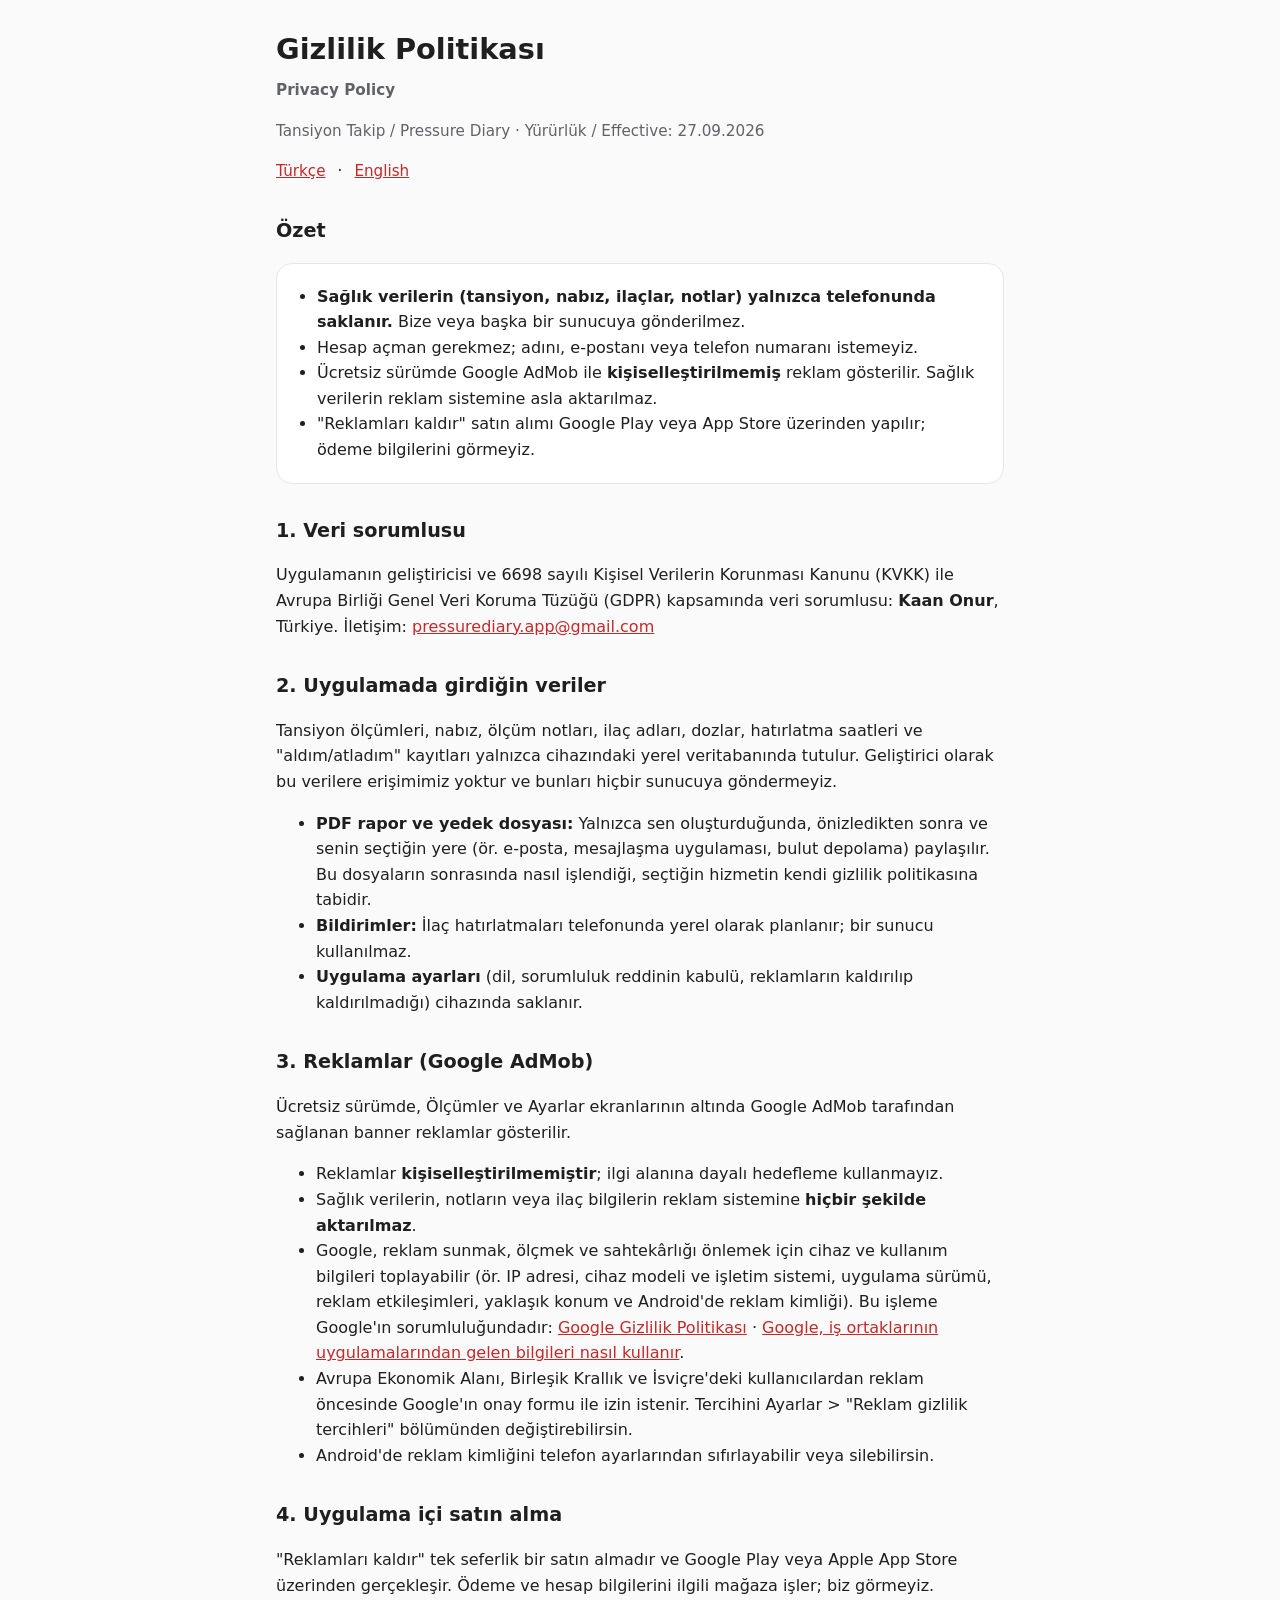
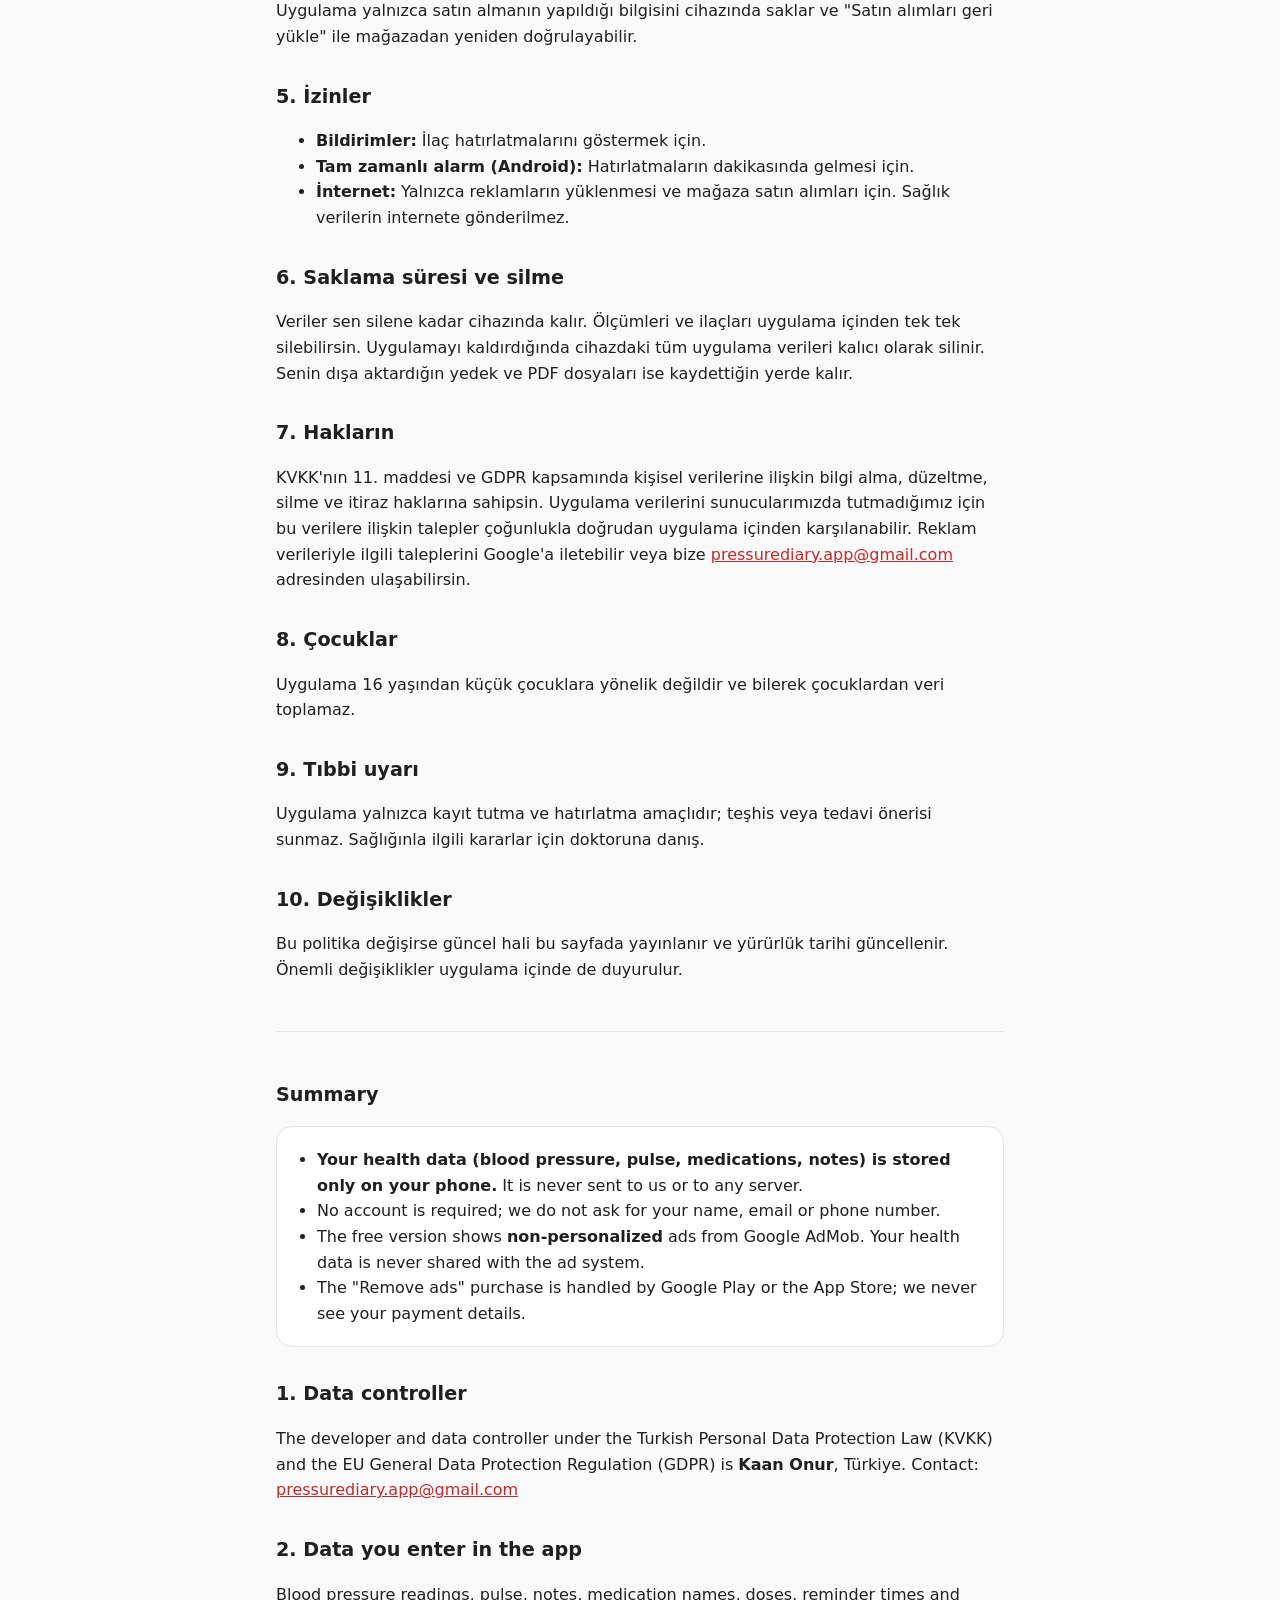
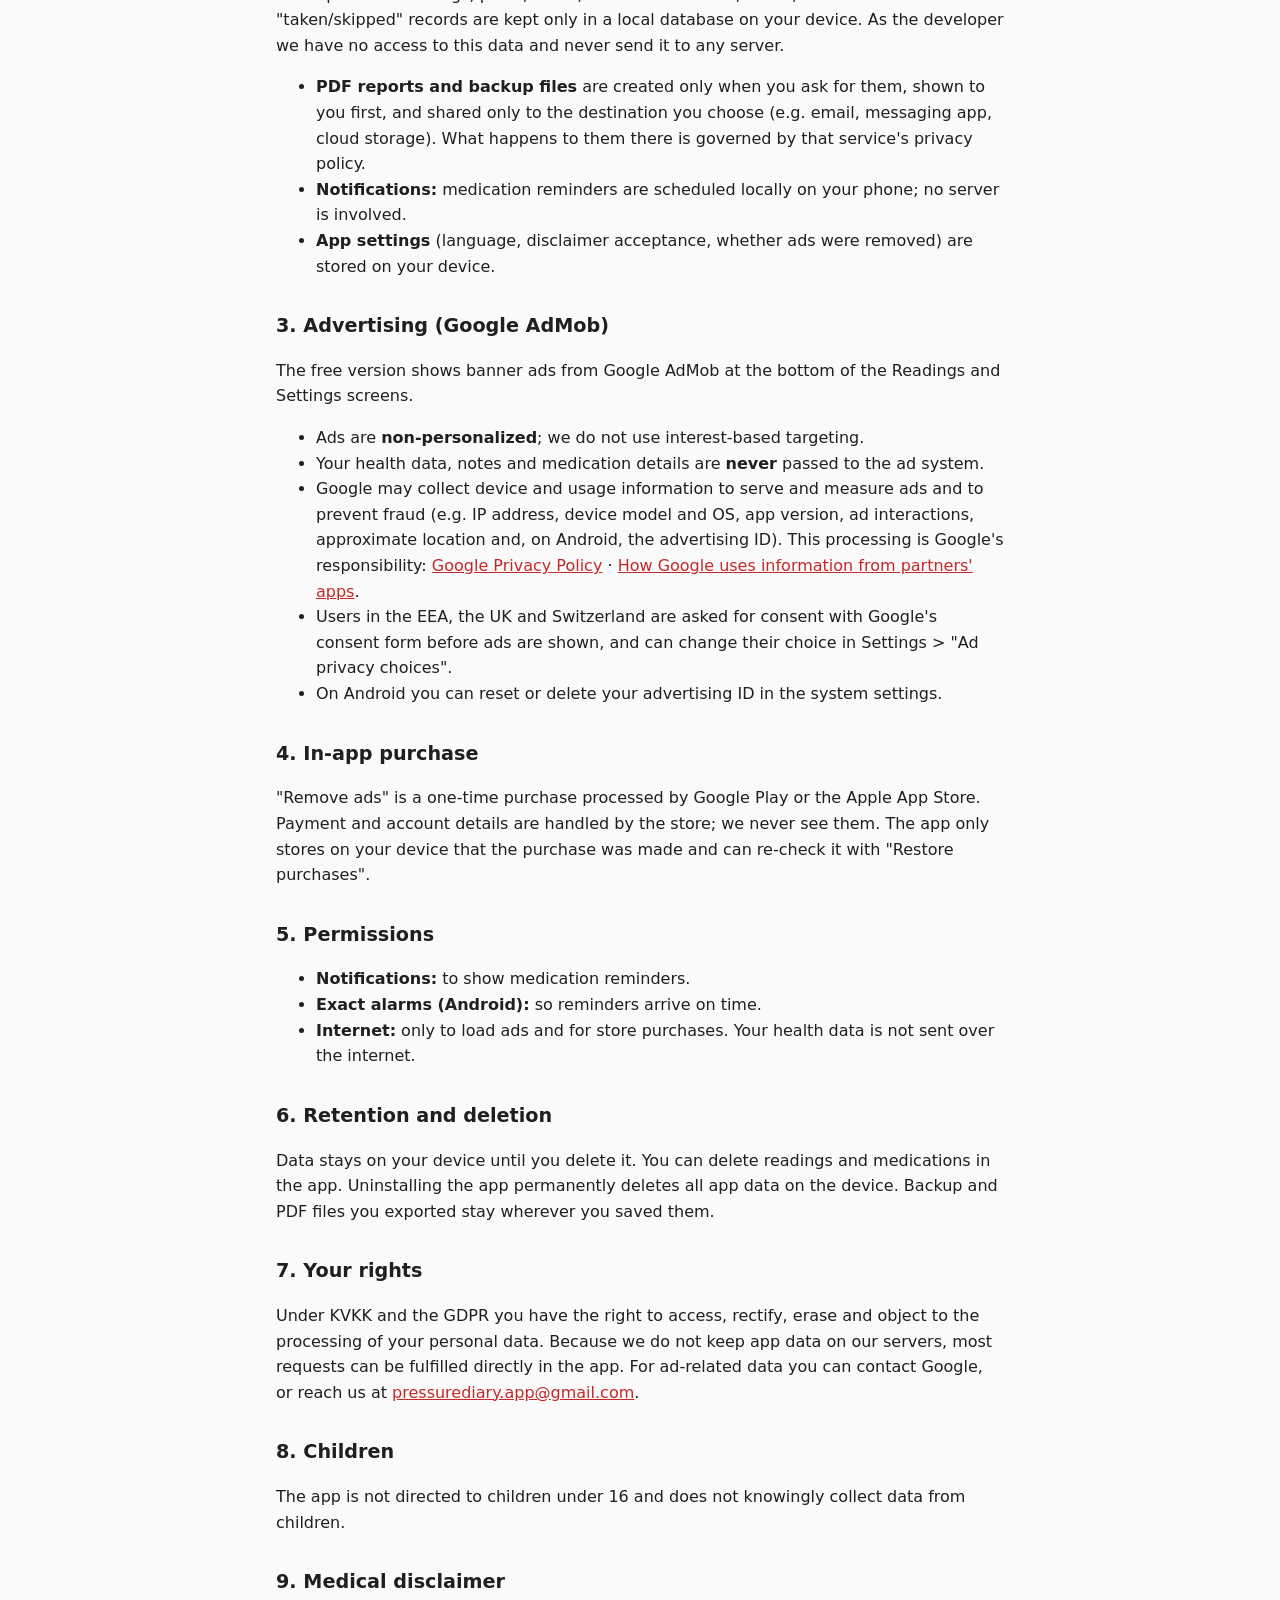
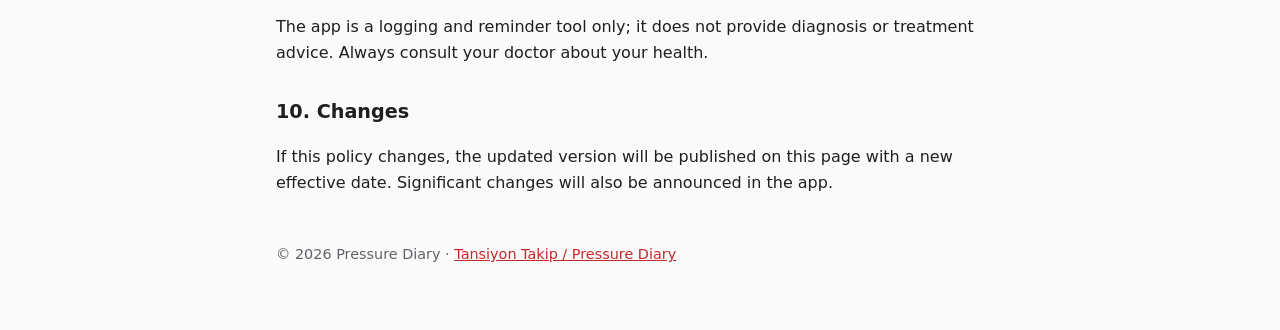
==== privacy.html @ acbf0330 "Website and privacy policy" ====
<!doctype html>
<html lang="tr">
<head>
  <meta charset="utf-8">
  <meta name="viewport" content="width=device-width, initial-scale=1">
  <title>Gizlilik Politikası · Privacy Policy — Tansiyon Takip / Pressure Diary</title>
  <link rel="stylesheet" href="style.css">
</head>
<body>
<main>
  <h1>Gizlilik Politikası<br><span class="muted">Privacy Policy</span></h1>
  <p class="muted">Tansiyon Takip / Pressure Diary · Yürürlük / Effective: 27.09.2026</p>
  <nav class="lang"><a href="#tr">Türkçe</a> · <a href="#en">English</a></nav>

  <!-- ===================================================== TÜRKÇE -->
  <section id="tr">
    <h2>Özet</h2>
    <div class="card">
      <ul>
        <li><strong>Sağlık verilerin (tansiyon, nabız, ilaçlar, notlar) yalnızca telefonunda saklanır.</strong> Bize veya başka bir sunucuya gönderilmez.</li>
        <li>Hesap açman gerekmez; adını, e-postanı veya telefon numaranı istemeyiz.</li>
        <li>Ücretsiz sürümde Google AdMob ile <strong>kişiselleştirilmemiş</strong> reklam gösterilir. Sağlık verilerin reklam sistemine asla aktarılmaz.</li>
        <li>"Reklamları kaldır" satın alımı Google Play veya App Store üzerinden yapılır; ödeme bilgilerini görmeyiz.</li>
      </ul>
    </div>

    <h2>1. Veri sorumlusu</h2>
    <p>Uygulamanın geliştiricisi ve 6698 sayılı Kişisel Verilerin Korunması Kanunu (KVKK) ile Avrupa Birliği Genel Veri Koruma Tüzüğü (GDPR) kapsamında veri sorumlusu:
      <strong>Kaan Onur</strong>, Türkiye. İletişim: <a href="mailto:pressurediary.app@gmail.com">pressurediary.app@gmail.com</a></p>

    <h2>2. Uygulamada girdiğin veriler</h2>
    <p>Tansiyon ölçümleri, nabız, ölçüm notları, ilaç adları, dozlar, hatırlatma saatleri ve "aldım/atladım" kayıtları
      yalnızca cihazındaki yerel veritabanında tutulur. Geliştirici olarak bu verilere erişimimiz yoktur ve bunları hiçbir sunucuya göndermeyiz.</p>
    <ul>
      <li><strong>PDF rapor ve yedek dosyası:</strong> Yalnızca sen oluşturduğunda, önizledikten sonra ve senin seçtiğin yere
        (ör. e-posta, mesajlaşma uygulaması, bulut depolama) paylaşılır. Bu dosyaların sonrasında nasıl işlendiği,
        seçtiğin hizmetin kendi gizlilik politikasına tabidir.</li>
      <li><strong>Bildirimler:</strong> İlaç hatırlatmaları telefonunda yerel olarak planlanır; bir sunucu kullanılmaz.</li>
      <li><strong>Uygulama ayarları</strong> (dil, sorumluluk reddinin kabulü, reklamların kaldırılıp kaldırılmadığı) cihazında saklanır.</li>
    </ul>

    <h2>3. Reklamlar (Google AdMob)</h2>
    <p>Ücretsiz sürümde, Ölçümler ve Ayarlar ekranlarının altında Google AdMob tarafından sağlanan banner reklamlar gösterilir.</p>
    <ul>
      <li>Reklamlar <strong>kişiselleştirilmemiştir</strong>; ilgi alanına dayalı hedefleme kullanmayız.</li>
      <li>Sağlık verilerin, notların veya ilaç bilgilerin reklam sistemine <strong>hiçbir şekilde aktarılmaz</strong>.</li>
      <li>Google, reklam sunmak, ölçmek ve sahtekârlığı önlemek için cihaz ve kullanım bilgileri toplayabilir
        (ör. IP adresi, cihaz modeli ve işletim sistemi, uygulama sürümü, reklam etkileşimleri, yaklaşık konum ve Android'de reklam kimliği).
        Bu işleme Google'ın sorumluluğundadır:
        <a href="https://policies.google.com/privacy">Google Gizlilik Politikası</a> ·
        <a href="https://policies.google.com/technologies/partner-sites">Google, iş ortaklarının uygulamalarından gelen bilgileri nasıl kullanır</a>.</li>
      <li>Avrupa Ekonomik Alanı, Birleşik Krallık ve İsviçre'deki kullanıcılardan reklam öncesinde Google'ın onay formu ile izin istenir.
        Tercihini Ayarlar &gt; "Reklam gizlilik tercihleri" bölümünden değiştirebilirsin.</li>
      <li>Android'de reklam kimliğini telefon ayarlarından sıfırlayabilir veya silebilirsin.</li>
    </ul>

    <h2>4. Uygulama içi satın alma</h2>
    <p>"Reklamları kaldır" tek seferlik bir satın almadır ve Google Play veya Apple App Store üzerinden gerçekleşir.
      Ödeme ve hesap bilgilerini ilgili mağaza işler; biz görmeyiz. Uygulama yalnızca satın almanın yapıldığı bilgisini cihazında saklar
      ve "Satın alımları geri yükle" ile mağazadan yeniden doğrulayabilir.</p>

    <h2>5. İzinler</h2>
    <ul>
      <li><strong>Bildirimler:</strong> İlaç hatırlatmalarını göstermek için.</li>
      <li><strong>Tam zamanlı alarm (Android):</strong> Hatırlatmaların dakikasında gelmesi için.</li>
      <li><strong>İnternet:</strong> Yalnızca reklamların yüklenmesi ve mağaza satın alımları için. Sağlık verilerin internete gönderilmez.</li>
    </ul>

    <h2>6. Saklama süresi ve silme</h2>
    <p>Veriler sen silene kadar cihazında kalır. Ölçümleri ve ilaçları uygulama içinden tek tek silebilirsin.
      Uygulamayı kaldırdığında cihazdaki tüm uygulama verileri kalıcı olarak silinir. Senin dışa aktardığın yedek ve PDF dosyaları
      ise kaydettiğin yerde kalır.</p>

    <h2>7. Hakların</h2>
    <p>KVKK'nın 11. maddesi ve GDPR kapsamında kişisel verilerine ilişkin bilgi alma, düzeltme, silme ve itiraz haklarına sahipsin.
      Uygulama verilerini sunucularımızda tutmadığımız için bu verilere ilişkin talepler çoğunlukla doğrudan uygulama içinden karşılanabilir.
      Reklam verileriyle ilgili taleplerini Google'a iletebilir veya bize <a href="mailto:pressurediary.app@gmail.com">pressurediary.app@gmail.com</a> adresinden ulaşabilirsin.</p>

    <h2>8. Çocuklar</h2>
    <p>Uygulama 16 yaşından küçük çocuklara yönelik değildir ve bilerek çocuklardan veri toplamaz.</p>

    <h2>9. Tıbbi uyarı</h2>
    <p>Uygulama yalnızca kayıt tutma ve hatırlatma amaçlıdır; teşhis veya tedavi önerisi sunmaz. Sağlığınla ilgili kararlar için doktoruna danış.</p>

    <h2>10. Değişiklikler</h2>
    <p>Bu politika değişirse güncel hali bu sayfada yayınlanır ve yürürlük tarihi güncellenir. Önemli değişiklikler uygulama içinde de duyurulur.</p>
  </section>

  <hr style="margin:48px 0;border:none;border-top:1px solid var(--border)">

  <!-- ===================================================== ENGLISH -->
  <section id="en" lang="en">
    <h2>Summary</h2>
    <div class="card">
      <ul>
        <li><strong>Your health data (blood pressure, pulse, medications, notes) is stored only on your phone.</strong> It is never sent to us or to any server.</li>
        <li>No account is required; we do not ask for your name, email or phone number.</li>
        <li>The free version shows <strong>non-personalized</strong> ads from Google AdMob. Your health data is never shared with the ad system.</li>
        <li>The "Remove ads" purchase is handled by Google Play or the App Store; we never see your payment details.</li>
      </ul>
    </div>

    <h2>1. Data controller</h2>
    <p>The developer and data controller under the Turkish Personal Data Protection Law (KVKK) and the EU General Data Protection Regulation (GDPR) is
      <strong>Kaan Onur</strong>, Türkiye. Contact: <a href="mailto:pressurediary.app@gmail.com">pressurediary.app@gmail.com</a></p>

    <h2>2. Data you enter in the app</h2>
    <p>Blood pressure readings, pulse, notes, medication names, doses, reminder times and "taken/skipped" records are kept only in a local
      database on your device. As the developer we have no access to this data and never send it to any server.</p>
    <ul>
      <li><strong>PDF reports and backup files</strong> are created only when you ask for them, shown to you first, and shared only to the destination you choose
        (e.g. email, messaging app, cloud storage). What happens to them there is governed by that service's privacy policy.</li>
      <li><strong>Notifications:</strong> medication reminders are scheduled locally on your phone; no server is involved.</li>
      <li><strong>App settings</strong> (language, disclaimer acceptance, whether ads were removed) are stored on your device.</li>
    </ul>

    <h2>3. Advertising (Google AdMob)</h2>
    <p>The free version shows banner ads from Google AdMob at the bottom of the Readings and Settings screens.</p>
    <ul>
      <li>Ads are <strong>non-personalized</strong>; we do not use interest-based targeting.</li>
      <li>Your health data, notes and medication details are <strong>never</strong> passed to the ad system.</li>
      <li>Google may collect device and usage information to serve and measure ads and to prevent fraud
        (e.g. IP address, device model and OS, app version, ad interactions, approximate location and, on Android, the advertising ID).
        This processing is Google's responsibility:
        <a href="https://policies.google.com/privacy">Google Privacy Policy</a> ·
        <a href="https://policies.google.com/technologies/partner-sites">How Google uses information from partners' apps</a>.</li>
      <li>Users in the EEA, the UK and Switzerland are asked for consent with Google's consent form before ads are shown,
        and can change their choice in Settings &gt; "Ad privacy choices".</li>
      <li>On Android you can reset or delete your advertising ID in the system settings.</li>
    </ul>

    <h2>4. In-app purchase</h2>
    <p>"Remove ads" is a one-time purchase processed by Google Play or the Apple App Store. Payment and account details are handled by the store;
      we never see them. The app only stores on your device that the purchase was made and can re-check it with "Restore purchases".</p>

    <h2>5. Permissions</h2>
    <ul>
      <li><strong>Notifications:</strong> to show medication reminders.</li>
      <li><strong>Exact alarms (Android):</strong> so reminders arrive on time.</li>
      <li><strong>Internet:</strong> only to load ads and for store purchases. Your health data is not sent over the internet.</li>
    </ul>

    <h2>6. Retention and deletion</h2>
    <p>Data stays on your device until you delete it. You can delete readings and medications in the app.
      Uninstalling the app permanently deletes all app data on the device. Backup and PDF files you exported stay wherever you saved them.</p>

    <h2>7. Your rights</h2>
    <p>Under KVKK and the GDPR you have the right to access, rectify, erase and object to the processing of your personal data.
      Because we do not keep app data on our servers, most requests can be fulfilled directly in the app.
      For ad-related data you can contact Google, or reach us at <a href="mailto:pressurediary.app@gmail.com">pressurediary.app@gmail.com</a>.</p>

    <h2>8. Children</h2>
    <p>The app is not directed to children under 16 and does not knowingly collect data from children.</p>

    <h2>9. Medical disclaimer</h2>
    <p>The app is a logging and reminder tool only; it does not provide diagnosis or treatment advice. Always consult your doctor about your health.</p>

    <h2>10. Changes</h2>
    <p>If this policy changes, the updated version will be published on this page with a new effective date. Significant changes will also be announced in the app.</p>
  </section>

  <footer>© 2026 Pressure Diary · <a href="./">Tansiyon Takip / Pressure Diary</a></footer>
</main>
</body>
</html>
---- style.css ----
:root {
  --bg: #fafafa;
  --surface: #ffffff;
  --text: #1f1f1f;
  --muted: #5f6368;
  --accent: #c62828;
  --border: #e6e6e6;
}
@media (prefers-color-scheme: dark) {
  :root {
    --bg: #121212;
    --surface: #1e1e1e;
    --text: #ececec;
    --muted: #a8a8a8;
    --accent: #ef6b6b;
    --border: #2c2c2c;
  }
}
* { box-sizing: border-box; }
body {
  margin: 0;
  background: var(--bg);
  color: var(--text);
  font: 16px/1.6 system-ui, -apple-system, "Segoe UI", Roboto, sans-serif;
}
main { max-width: 760px; margin: 0 auto; padding: 32px 16px 64px; }
a { color: var(--accent); }
h1 { font-size: 1.8rem; line-height: 1.25; margin: 0 0 8px; }
h2 { font-size: 1.2rem; margin: 32px 0 8px; }
h3 { font-size: 1rem; margin: 20px 0 4px; }
p, li { color: var(--text); }
.muted { color: var(--muted); font-size: 0.95rem; }
.card {
  background: var(--surface);
  border: 1px solid var(--border);
  border-radius: 16px;
  padding: 20px;
  margin: 16px 0;
}
.app { display: flex; gap: 16px; align-items: center; }
.app img { width: 72px; height: 72px; border-radius: 16px; flex: none; }
.lang { display: flex; gap: 12px; margin: 16px 0 8px; font-size: 0.95rem; }
table { width: 100%; border-collapse: collapse; font-size: 0.95rem; }
th, td { text-align: left; padding: 8px; border-bottom: 1px solid var(--border); vertical-align: top; }
footer { margin-top: 48px; color: var(--muted); font-size: 0.9rem; }
.card > ul { margin: 0; padding-left: 20px; }
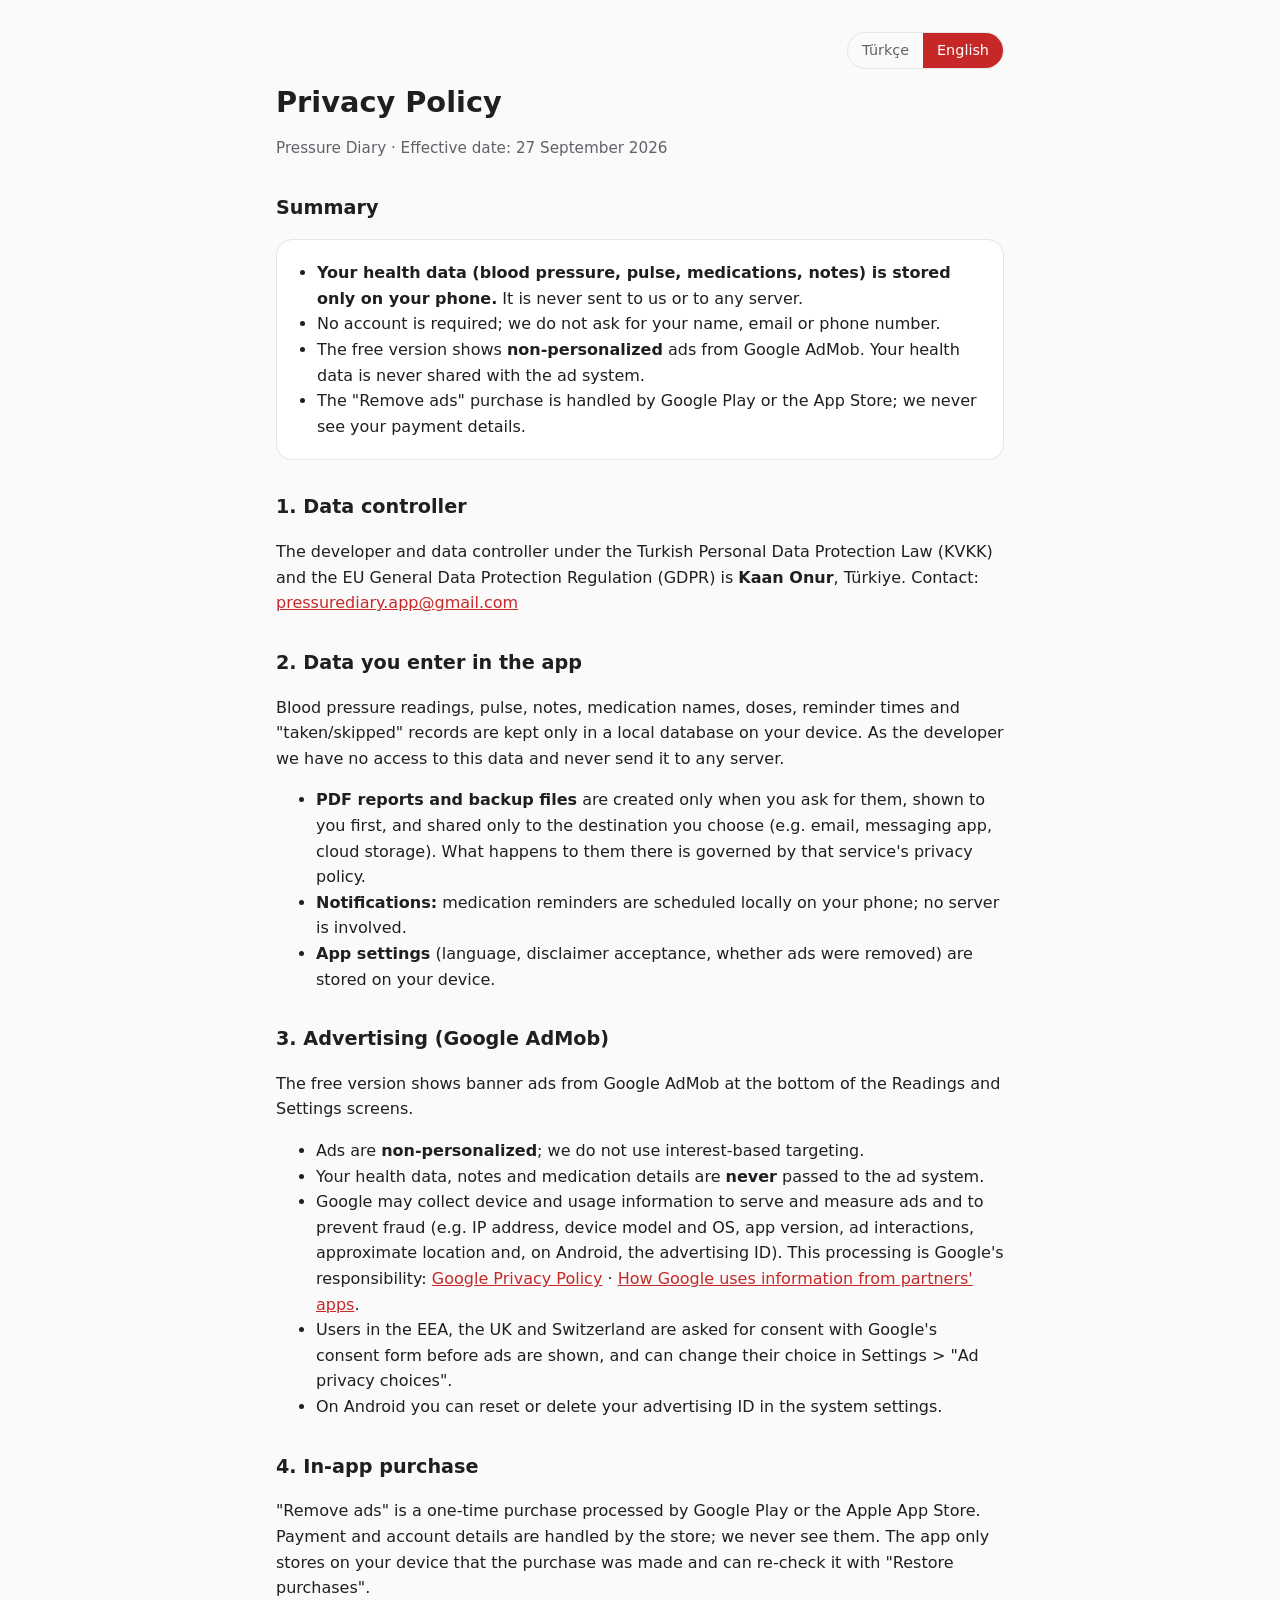
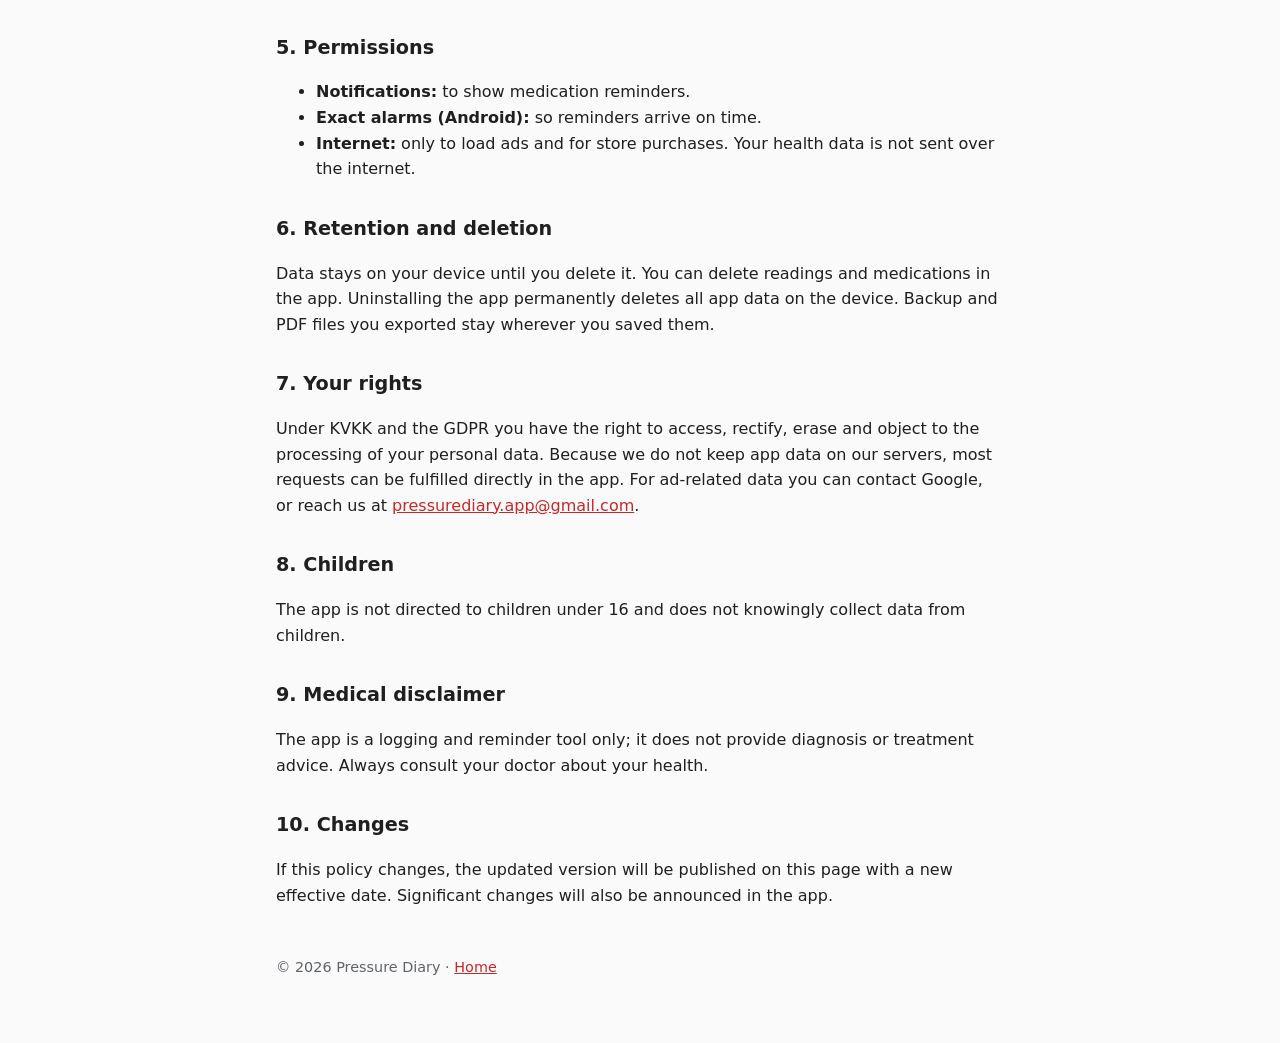
==== commit 6c7a870f: "Language switch: show one language at a time" ====
--- a/privacy.html
+++ b/privacy.html
@@ -1,19 +1,26 @@
 <!doctype html>
-<html lang="tr">
+<html lang="tr" data-title-tr="Gizlilik Politikası — Tansiyon Takip" data-title-en="Privacy Policy — Pressure Diary">
 <head>
   <meta charset="utf-8">
   <meta name="viewport" content="width=device-width, initial-scale=1">
   <title>Gizlilik Politikası · Privacy Policy — Tansiyon Takip / Pressure Diary</title>
   <link rel="stylesheet" href="style.css">
+  <script src="lang.js" defer></script>
 </head>
 <body>
 <main>
-  <h1>Gizlilik Politikası<br><span class="muted">Privacy Policy</span></h1>
-  <p class="muted">Tansiyon Takip / Pressure Diary · Yürürlük / Effective: 27.09.2026</p>
-  <nav class="lang"><a href="#tr">Türkçe</a> · <a href="#en">English</a></nav>
+  <div class="topbar">
+    <div class="switch" role="group" aria-label="Language / Dil">
+      <button type="button" data-set-lang="tr">Türkçe</button>
+      <button type="button" data-set-lang="en">English</button>
+    </div>
+  </div>
+  <h1><span data-lang="tr">Gizlilik Politikası</span><span data-lang="en">Privacy Policy</span></h1>
+  <p class="muted" data-lang="tr">Tansiyon Takip · Yürürlük tarihi: 27.09.2026</p>
+  <p class="muted" data-lang="en">Pressure Diary · Effective date: 27 September 2026</p>
 
   <!-- ===================================================== TÜRKÇE -->
-  <section id="tr">
+  <section id="tr" data-lang="tr">
     <h2>Özet</h2>
     <div class="card">
       <ul>
@@ -86,10 +93,9 @@
     <p>Bu politika değişirse güncel hali bu sayfada yayınlanır ve yürürlük tarihi güncellenir. Önemli değişiklikler uygulama içinde de duyurulur.</p>
   </section>
 
-  <hr style="margin:48px 0;border:none;border-top:1px solid var(--border)">
 
   <!-- ===================================================== ENGLISH -->
-  <section id="en" lang="en">
+  <section id="en" data-lang="en">
     <h2>Summary</h2>
     <div class="card">
       <ul>
@@ -159,7 +165,7 @@
     <p>If this policy changes, the updated version will be published on this page with a new effective date. Significant changes will also be announced in the app.</p>
   </section>
 
-  <footer>© 2026 Pressure Diary · <a href="./">Tansiyon Takip / Pressure Diary</a></footer>
+  <footer>© 2026 Pressure Diary · <a href="./"><span data-lang="tr">Ana sayfa</span><span data-lang="en">Home</span></a></footer>
 </main>
 </body>
 </html>
--- a/style.css
+++ b/style.css
@@ -44,3 +44,13 @@
 th, td { text-align: left; padding: 8px; border-bottom: 1px solid var(--border); vertical-align: top; }
 footer { margin-top: 48px; color: var(--muted); font-size: 0.9rem; }
 .card > ul { margin: 0; padding-left: 20px; }
+
+/* One language at a time (see lang.js) */
+html[lang="tr"] [data-lang="en"], html[lang="en"] [data-lang="tr"] { display: none !important; }
+.topbar { display: flex; justify-content: flex-end; margin-bottom: 16px; }
+.switch { display: inline-flex; border: 1px solid var(--border); border-radius: 999px; overflow: hidden; }
+.switch button {
+  font: inherit; font-size: 0.9rem; padding: 6px 14px; border: 0; cursor: pointer;
+  background: transparent; color: var(--muted);
+}
+.switch button[aria-pressed="true"] { background: var(--accent); color: #fff; }
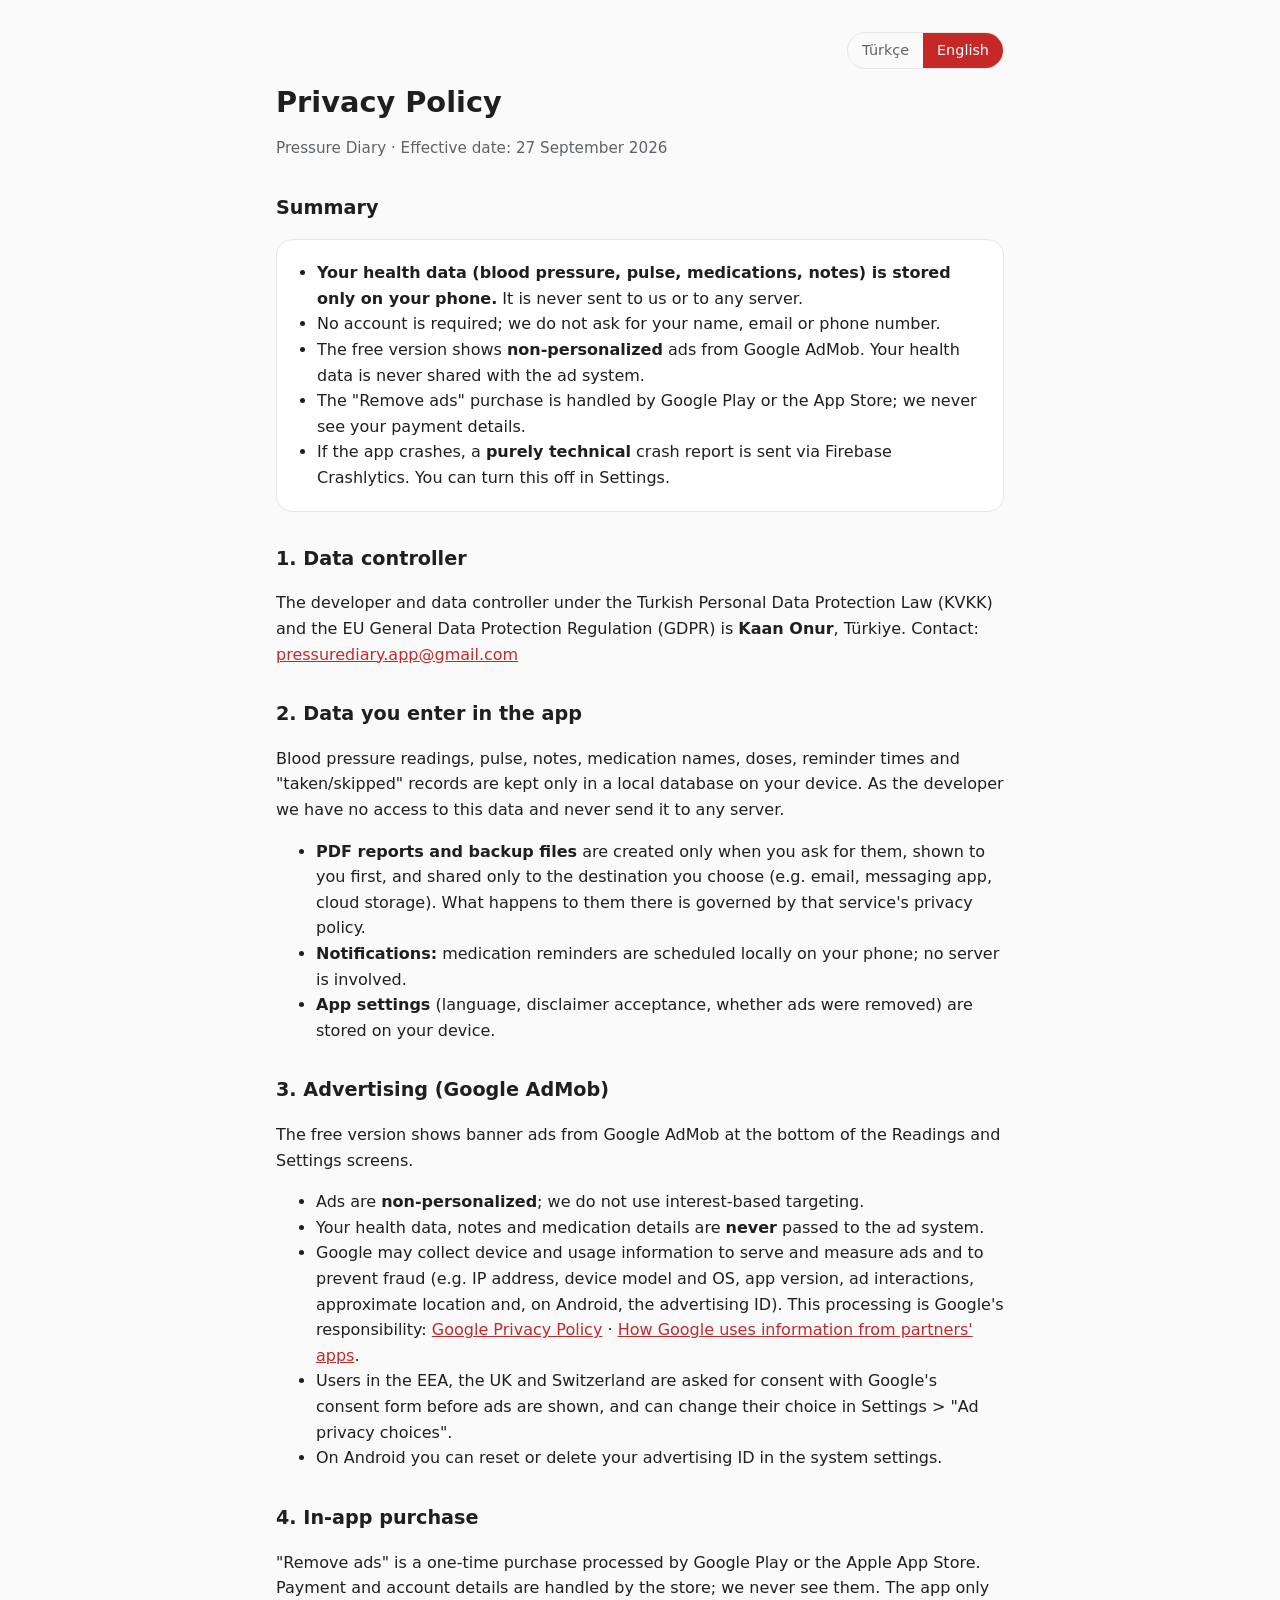
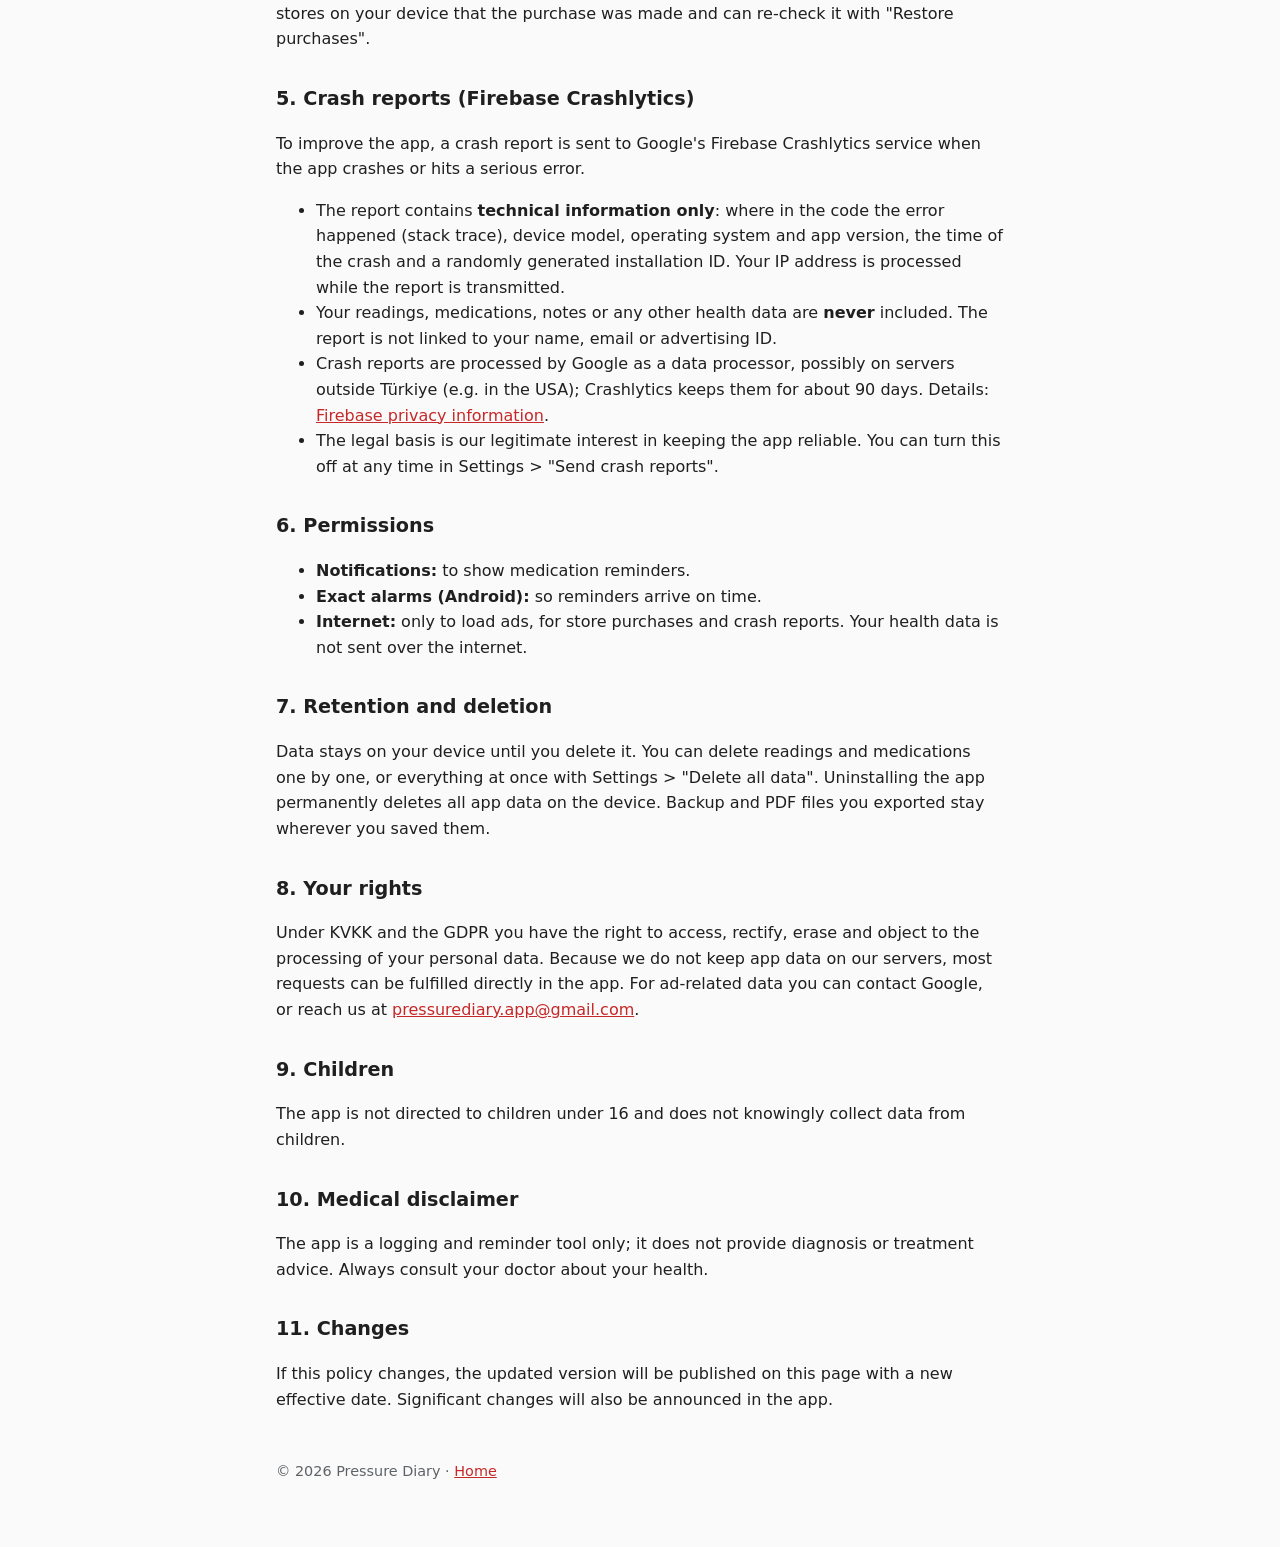
==== commit b1886270: "Privacy policy: crash reports and delete all data" ====
--- a/privacy.html
+++ b/privacy.html
@@ -28,6 +28,7 @@
         <li>Hesap açman gerekmez; adını, e-postanı veya telefon numaranı istemeyiz.</li>
         <li>Ücretsiz sürümde Google AdMob ile <strong>kişiselleştirilmemiş</strong> reklam gösterilir. Sağlık verilerin reklam sistemine asla aktarılmaz.</li>
         <li>"Reklamları kaldır" satın alımı Google Play veya App Store üzerinden yapılır; ödeme bilgilerini görmeyiz.</li>
+        <li>Uygulama çökerse, Firebase Crashlytics ile <strong>yalnızca teknik</strong> bir hata raporu gönderilir. Ayarlardan kapatabilirsin.</li>
       </ul>
     </div>
 
@@ -66,30 +67,42 @@
       Ödeme ve hesap bilgilerini ilgili mağaza işler; biz görmeyiz. Uygulama yalnızca satın almanın yapıldığı bilgisini cihazında saklar
       ve "Satın alımları geri yükle" ile mağazadan yeniden doğrulayabilir.</p>
 
-    <h2>5. İzinler</h2>
+    <h2>5. Hata raporları (Firebase Crashlytics)</h2>
+    <p>Uygulamayı iyileştirmek için, uygulama çöktüğünde veya ciddi bir hata oluştuğunda Google'ın Firebase Crashlytics hizmetine bir hata raporu gönderilir.</p>
+    <ul>
+      <li>Rapor yalnızca <strong>teknik bilgileri</strong> içerir: hatanın kod içindeki yeri (stack trace), cihaz modeli, işletim sistemi ve uygulama sürümü,
+        çökme zamanı ve rastgele üretilmiş bir kurulum kimliği. Gönderim sırasında IP adresin de işlenir.</li>
+      <li>Ölçümlerin, ilaçların, notların veya başka sağlık verilerin rapora <strong>eklenmez</strong>. Rapor adınla, e-postanla veya reklam kimliğinle ilişkilendirilmez.</li>
+      <li>Hata raporları Google tarafından, veri işleyen sıfatıyla ve Türkiye dışındaki (ör. ABD) sunucularda işlenebilir; Crashlytics bu raporları yaklaşık 90 gün saklar.
+        Ayrıntılar: <a href="https://firebase.google.com/support/privacy">Firebase gizlilik bilgileri</a>.</li>
+      <li>Hukuki dayanak, uygulamanın güvenilir çalışmasını sağlamaya yönelik meşru menfaatimizdir.
+        Bu gönderimi istediğin zaman Ayarlar &gt; "Hata raporları gönder" seçeneğinden kapatabilirsin.</li>
+    </ul>
+
+    <h2>6. İzinler</h2>
     <ul>
       <li><strong>Bildirimler:</strong> İlaç hatırlatmalarını göstermek için.</li>
       <li><strong>Tam zamanlı alarm (Android):</strong> Hatırlatmaların dakikasında gelmesi için.</li>
-      <li><strong>İnternet:</strong> Yalnızca reklamların yüklenmesi ve mağaza satın alımları için. Sağlık verilerin internete gönderilmez.</li>
+      <li><strong>İnternet:</strong> Yalnızca reklamların yüklenmesi, mağaza satın alımları ve hata raporları için. Sağlık verilerin internete gönderilmez.</li>
     </ul>
 
-    <h2>6. Saklama süresi ve silme</h2>
-    <p>Veriler sen silene kadar cihazında kalır. Ölçümleri ve ilaçları uygulama içinden tek tek silebilirsin.
+    <h2>7. Saklama süresi ve silme</h2>
+    <p>Veriler sen silene kadar cihazında kalır. Ölçümleri ve ilaçları uygulama içinden tek tek silebilir ya da Ayarlar &gt; "Tüm verileri sil" ile hepsini birden silebilirsin.
       Uygulamayı kaldırdığında cihazdaki tüm uygulama verileri kalıcı olarak silinir. Senin dışa aktardığın yedek ve PDF dosyaları
       ise kaydettiğin yerde kalır.</p>
 
-    <h2>7. Hakların</h2>
+    <h2>8. Hakların</h2>
     <p>KVKK'nın 11. maddesi ve GDPR kapsamında kişisel verilerine ilişkin bilgi alma, düzeltme, silme ve itiraz haklarına sahipsin.
       Uygulama verilerini sunucularımızda tutmadığımız için bu verilere ilişkin talepler çoğunlukla doğrudan uygulama içinden karşılanabilir.
       Reklam verileriyle ilgili taleplerini Google'a iletebilir veya bize <a href="mailto:pressurediary.app@gmail.com">pressurediary.app@gmail.com</a> adresinden ulaşabilirsin.</p>
 
-    <h2>8. Çocuklar</h2>
+    <h2>9. Çocuklar</h2>
     <p>Uygulama 16 yaşından küçük çocuklara yönelik değildir ve bilerek çocuklardan veri toplamaz.</p>
 
-    <h2>9. Tıbbi uyarı</h2>
+    <h2>10. Tıbbi uyarı</h2>
     <p>Uygulama yalnızca kayıt tutma ve hatırlatma amaçlıdır; teşhis veya tedavi önerisi sunmaz. Sağlığınla ilgili kararlar için doktoruna danış.</p>
 
-    <h2>10. Değişiklikler</h2>
+    <h2>11. Değişiklikler</h2>
     <p>Bu politika değişirse güncel hali bu sayfada yayınlanır ve yürürlük tarihi güncellenir. Önemli değişiklikler uygulama içinde de duyurulur.</p>
   </section>
 
@@ -103,6 +116,7 @@
         <li>No account is required; we do not ask for your name, email or phone number.</li>
         <li>The free version shows <strong>non-personalized</strong> ads from Google AdMob. Your health data is never shared with the ad system.</li>
         <li>The "Remove ads" purchase is handled by Google Play or the App Store; we never see your payment details.</li>
+        <li>If the app crashes, a <strong>purely technical</strong> crash report is sent via Firebase Crashlytics. You can turn this off in Settings.</li>
       </ul>
     </div>
 
@@ -139,29 +153,41 @@
     <p>"Remove ads" is a one-time purchase processed by Google Play or the Apple App Store. Payment and account details are handled by the store;
       we never see them. The app only stores on your device that the purchase was made and can re-check it with "Restore purchases".</p>
 
-    <h2>5. Permissions</h2>
+    <h2>5. Crash reports (Firebase Crashlytics)</h2>
+    <p>To improve the app, a crash report is sent to Google's Firebase Crashlytics service when the app crashes or hits a serious error.</p>
+    <ul>
+      <li>The report contains <strong>technical information only</strong>: where in the code the error happened (stack trace), device model, operating system and app version,
+        the time of the crash and a randomly generated installation ID. Your IP address is processed while the report is transmitted.</li>
+      <li>Your readings, medications, notes or any other health data are <strong>never</strong> included. The report is not linked to your name, email or advertising ID.</li>
+      <li>Crash reports are processed by Google as a data processor, possibly on servers outside Türkiye (e.g. in the USA); Crashlytics keeps them for about 90 days.
+        Details: <a href="https://firebase.google.com/support/privacy">Firebase privacy information</a>.</li>
+      <li>The legal basis is our legitimate interest in keeping the app reliable.
+        You can turn this off at any time in Settings &gt; "Send crash reports".</li>
+    </ul>
+
+    <h2>6. Permissions</h2>
     <ul>
       <li><strong>Notifications:</strong> to show medication reminders.</li>
       <li><strong>Exact alarms (Android):</strong> so reminders arrive on time.</li>
-      <li><strong>Internet:</strong> only to load ads and for store purchases. Your health data is not sent over the internet.</li>
+      <li><strong>Internet:</strong> only to load ads, for store purchases and crash reports. Your health data is not sent over the internet.</li>
     </ul>
 
-    <h2>6. Retention and deletion</h2>
-    <p>Data stays on your device until you delete it. You can delete readings and medications in the app.
+    <h2>7. Retention and deletion</h2>
+    <p>Data stays on your device until you delete it. You can delete readings and medications one by one, or everything at once with Settings &gt; "Delete all data".
       Uninstalling the app permanently deletes all app data on the device. Backup and PDF files you exported stay wherever you saved them.</p>
 
-    <h2>7. Your rights</h2>
+    <h2>8. Your rights</h2>
     <p>Under KVKK and the GDPR you have the right to access, rectify, erase and object to the processing of your personal data.
       Because we do not keep app data on our servers, most requests can be fulfilled directly in the app.
       For ad-related data you can contact Google, or reach us at <a href="mailto:pressurediary.app@gmail.com">pressurediary.app@gmail.com</a>.</p>
 
-    <h2>8. Children</h2>
+    <h2>9. Children</h2>
     <p>The app is not directed to children under 16 and does not knowingly collect data from children.</p>
 
-    <h2>9. Medical disclaimer</h2>
+    <h2>10. Medical disclaimer</h2>
     <p>The app is a logging and reminder tool only; it does not provide diagnosis or treatment advice. Always consult your doctor about your health.</p>
 
-    <h2>10. Changes</h2>
+    <h2>11. Changes</h2>
     <p>If this policy changes, the updated version will be published on this page with a new effective date. Significant changes will also be announced in the app.</p>
   </section>
 
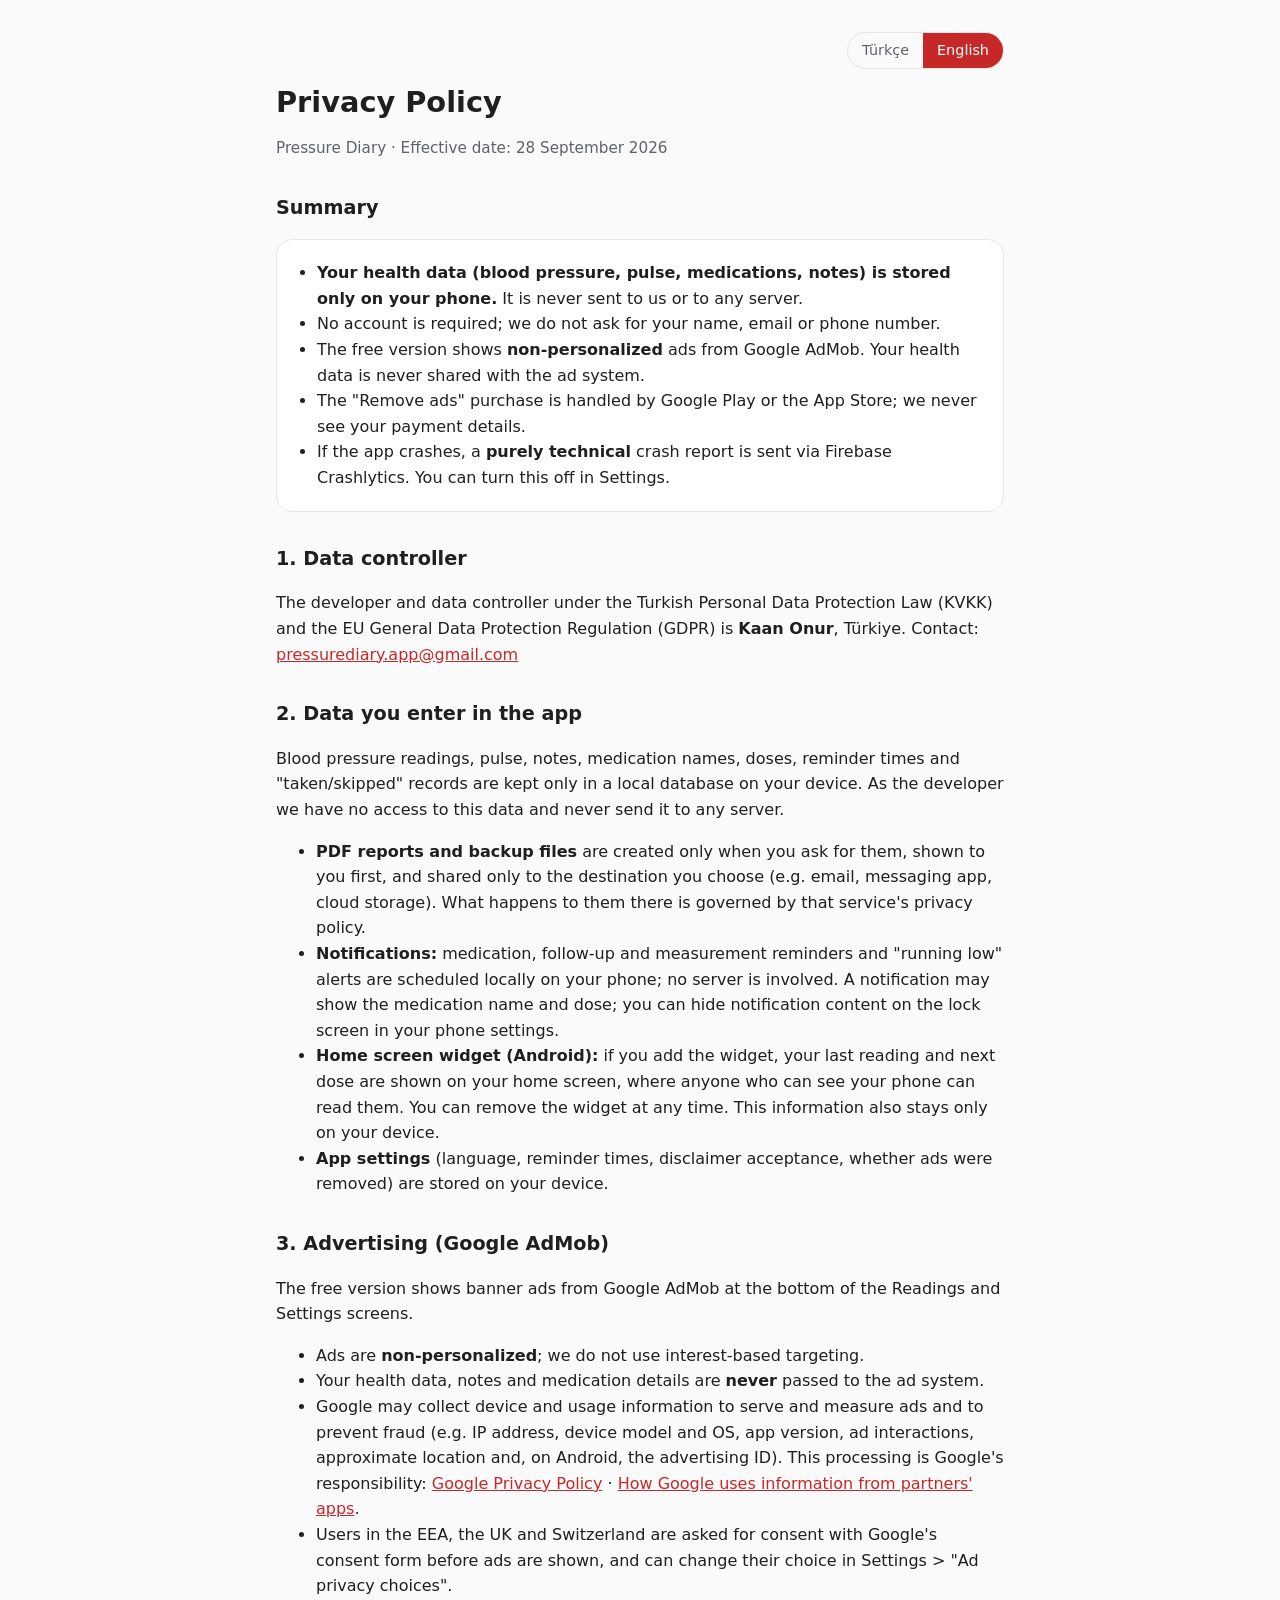
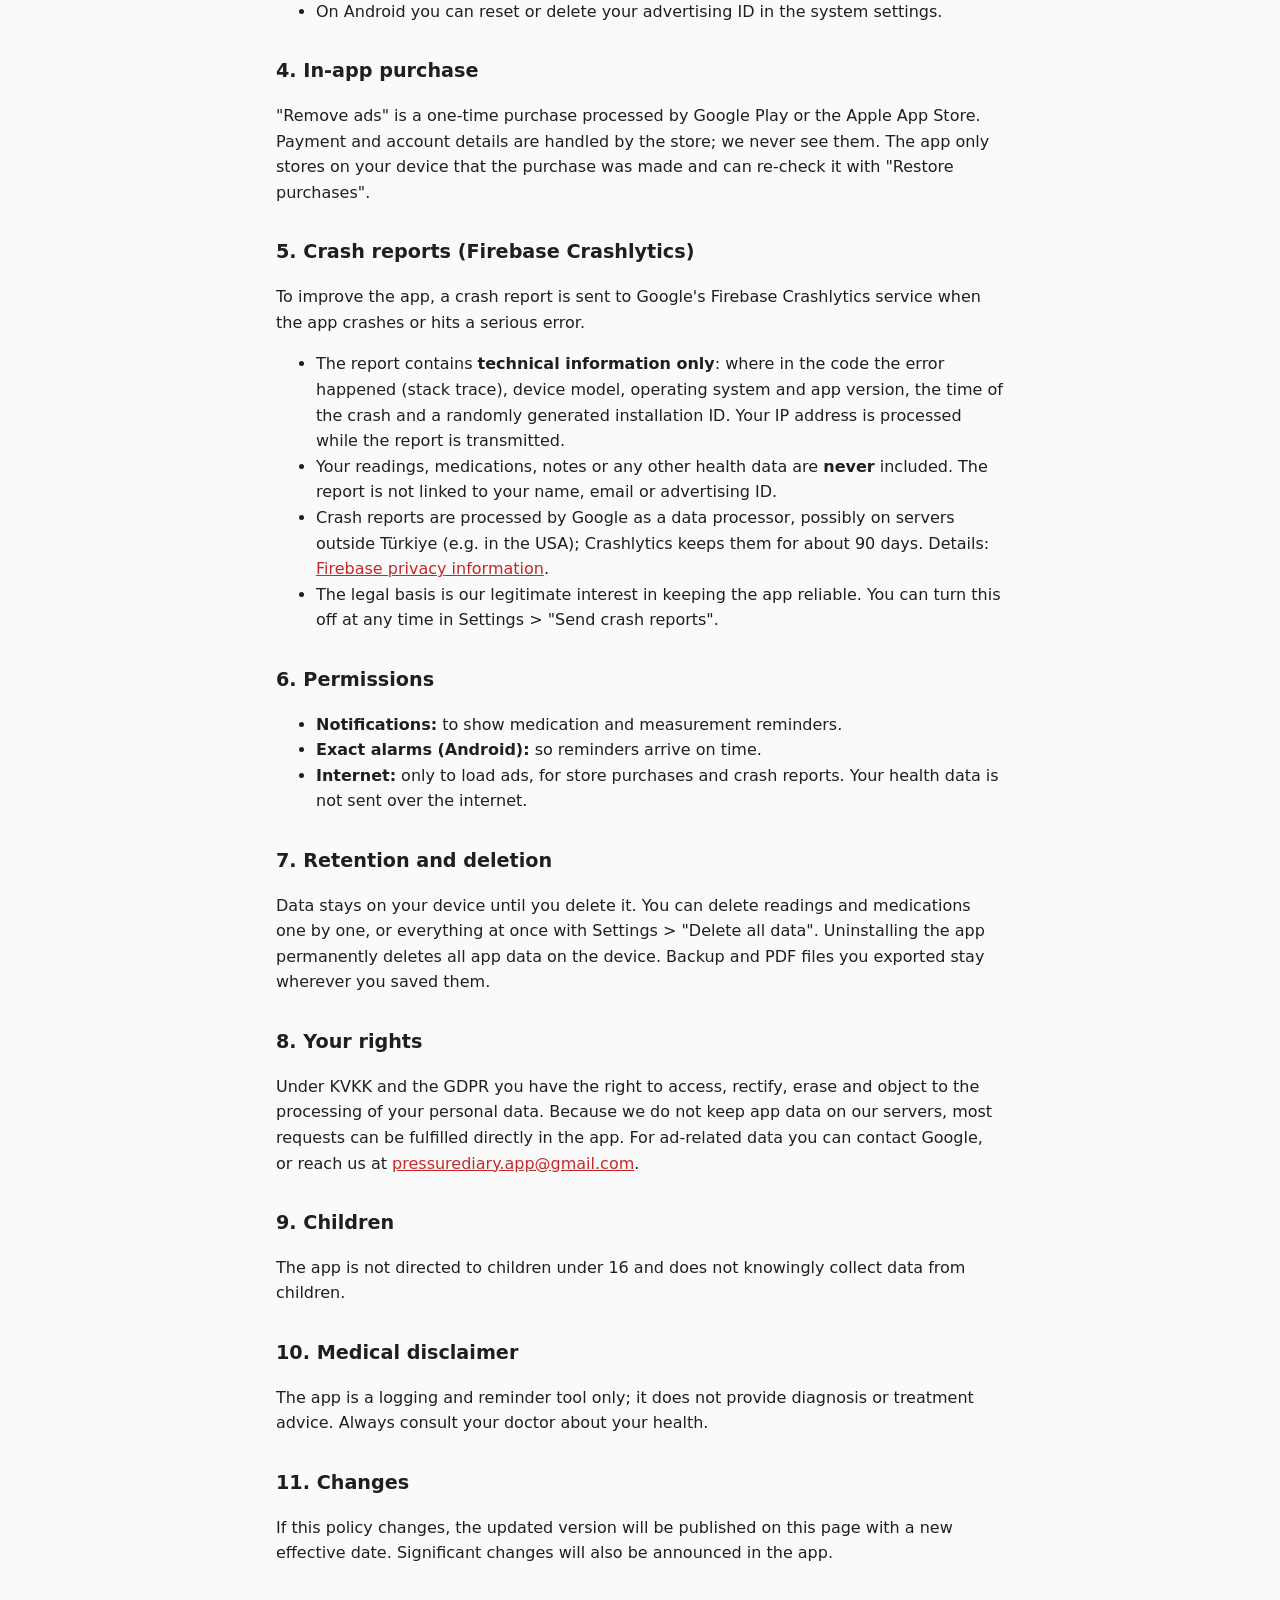
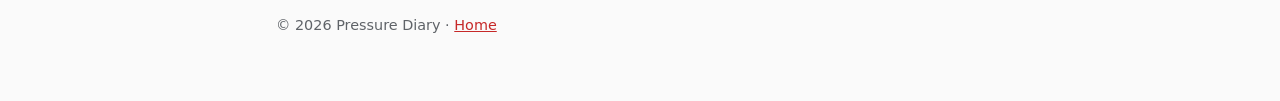
==== commit b8fe8350: "Site: new features, widget and notification details in privacy policy" ====
--- a/privacy.html
+++ b/privacy.html
@@ -16,8 +16,8 @@
     </div>
   </div>
   <h1><span data-lang="tr">Gizlilik Politikası</span><span data-lang="en">Privacy Policy</span></h1>
-  <p class="muted" data-lang="tr">Tansiyon Takip · Yürürlük tarihi: 27.09.2026</p>
-  <p class="muted" data-lang="en">Pressure Diary · Effective date: 27 September 2026</p>
+  <p class="muted" data-lang="tr">Tansiyon Takip · Yürürlük tarihi: 28.09.2026</p>
+  <p class="muted" data-lang="en">Pressure Diary · Effective date: 28 September 2026</p>
 
   <!-- ===================================================== TÜRKÇE -->
   <section id="tr" data-lang="tr">
@@ -43,8 +43,9 @@
       <li><strong>PDF rapor ve yedek dosyası:</strong> Yalnızca sen oluşturduğunda, önizledikten sonra ve senin seçtiğin yere
         (ör. e-posta, mesajlaşma uygulaması, bulut depolama) paylaşılır. Bu dosyaların sonrasında nasıl işlendiği,
         seçtiğin hizmetin kendi gizlilik politikasına tabidir.</li>
-      <li><strong>Bildirimler:</strong> İlaç hatırlatmaları telefonunda yerel olarak planlanır; bir sunucu kullanılmaz.</li>
-      <li><strong>Uygulama ayarları</strong> (dil, sorumluluk reddinin kabulü, reklamların kaldırılıp kaldırılmadığı) cihazında saklanır.</li>
+      <li><strong>Bildirimler:</strong> İlaç, tekrar ve ölçüm hatırlatmaları ile "ilaç bitiyor" uyarıları telefonunda yerel olarak planlanır; bir sunucu kullanılmaz. Bildirimde ilacın adı ve dozu görünebilir; kilit ekranında görünmesini telefonunun bildirim ayarlarından kapatabilirsin.</li>
+      <li><strong>Ana ekran widget'ı (Android):</strong> Widget'ı eklersen son ölçümün ve sıradaki ilacın ana ekranında görünür; telefonunu görebilen herkes bu bilgiyi görebilir. Widget'ı istediğin zaman kaldırabilirsin. Bu bilgiler de yalnızca cihazında tutulur.</li>
+      <li><strong>Uygulama ayarları</strong> (dil, hatırlatma saatleri, sorumluluk reddinin kabulü, reklamların kaldırılıp kaldırılmadığı) cihazında saklanır.</li>
     </ul>
 
     <h2>3. Reklamlar (Google AdMob)</h2>
@@ -81,7 +82,7 @@
 
     <h2>6. İzinler</h2>
     <ul>
-      <li><strong>Bildirimler:</strong> İlaç hatırlatmalarını göstermek için.</li>
+      <li><strong>Bildirimler:</strong> İlaç ve ölçüm hatırlatmalarını göstermek için.</li>
       <li><strong>Tam zamanlı alarm (Android):</strong> Hatırlatmaların dakikasında gelmesi için.</li>
       <li><strong>İnternet:</strong> Yalnızca reklamların yüklenmesi, mağaza satın alımları ve hata raporları için. Sağlık verilerin internete gönderilmez.</li>
     </ul>
@@ -130,8 +131,9 @@
     <ul>
       <li><strong>PDF reports and backup files</strong> are created only when you ask for them, shown to you first, and shared only to the destination you choose
         (e.g. email, messaging app, cloud storage). What happens to them there is governed by that service's privacy policy.</li>
-      <li><strong>Notifications:</strong> medication reminders are scheduled locally on your phone; no server is involved.</li>
-      <li><strong>App settings</strong> (language, disclaimer acceptance, whether ads were removed) are stored on your device.</li>
+      <li><strong>Notifications:</strong> medication, follow-up and measurement reminders and "running low" alerts are scheduled locally on your phone; no server is involved. A notification may show the medication name and dose; you can hide notification content on the lock screen in your phone settings.</li>
+      <li><strong>Home screen widget (Android):</strong> if you add the widget, your last reading and next dose are shown on your home screen, where anyone who can see your phone can read them. You can remove the widget at any time. This information also stays only on your device.</li>
+      <li><strong>App settings</strong> (language, reminder times, disclaimer acceptance, whether ads were removed) are stored on your device.</li>
     </ul>
 
     <h2>3. Advertising (Google AdMob)</h2>
@@ -167,7 +169,7 @@
 
     <h2>6. Permissions</h2>
     <ul>
-      <li><strong>Notifications:</strong> to show medication reminders.</li>
+      <li><strong>Notifications:</strong> to show medication and measurement reminders.</li>
       <li><strong>Exact alarms (Android):</strong> so reminders arrive on time.</li>
       <li><strong>Internet:</strong> only to load ads, for store purchases and crash reports. Your health data is not sent over the internet.</li>
     </ul>
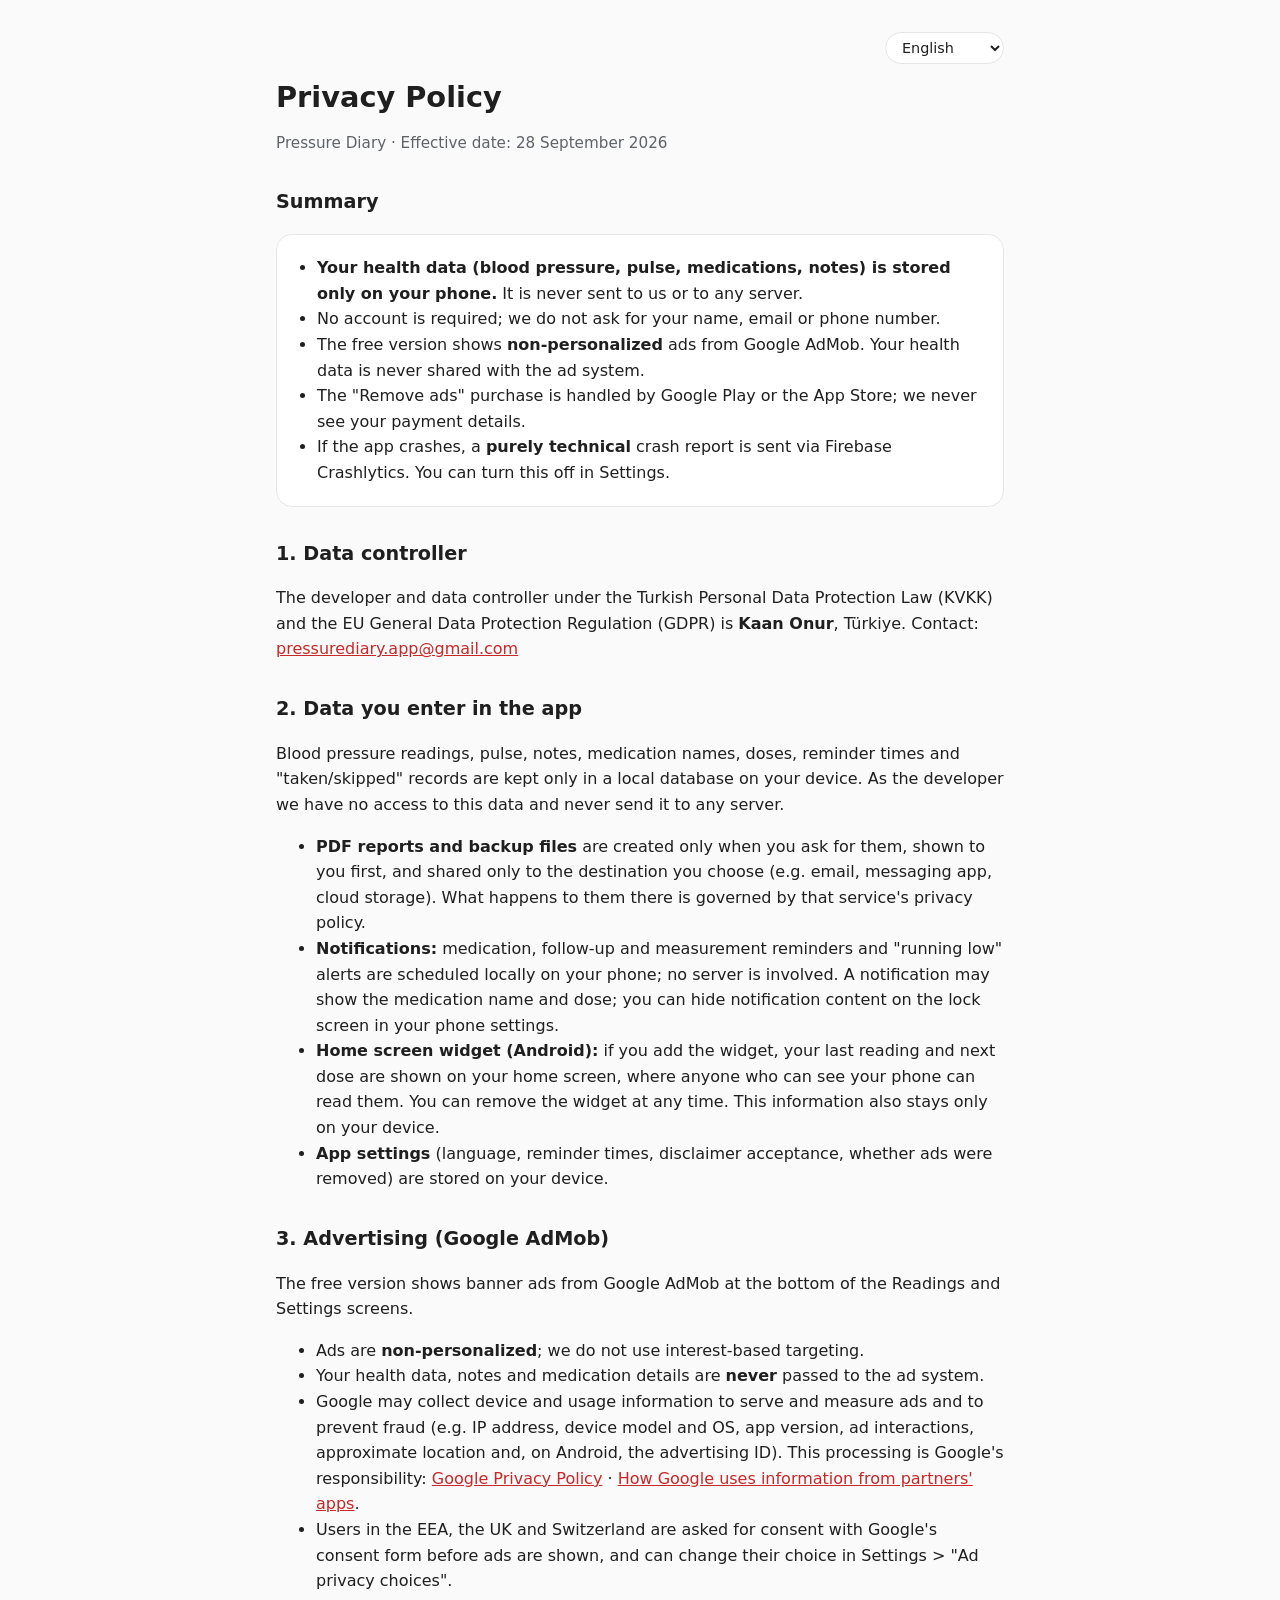
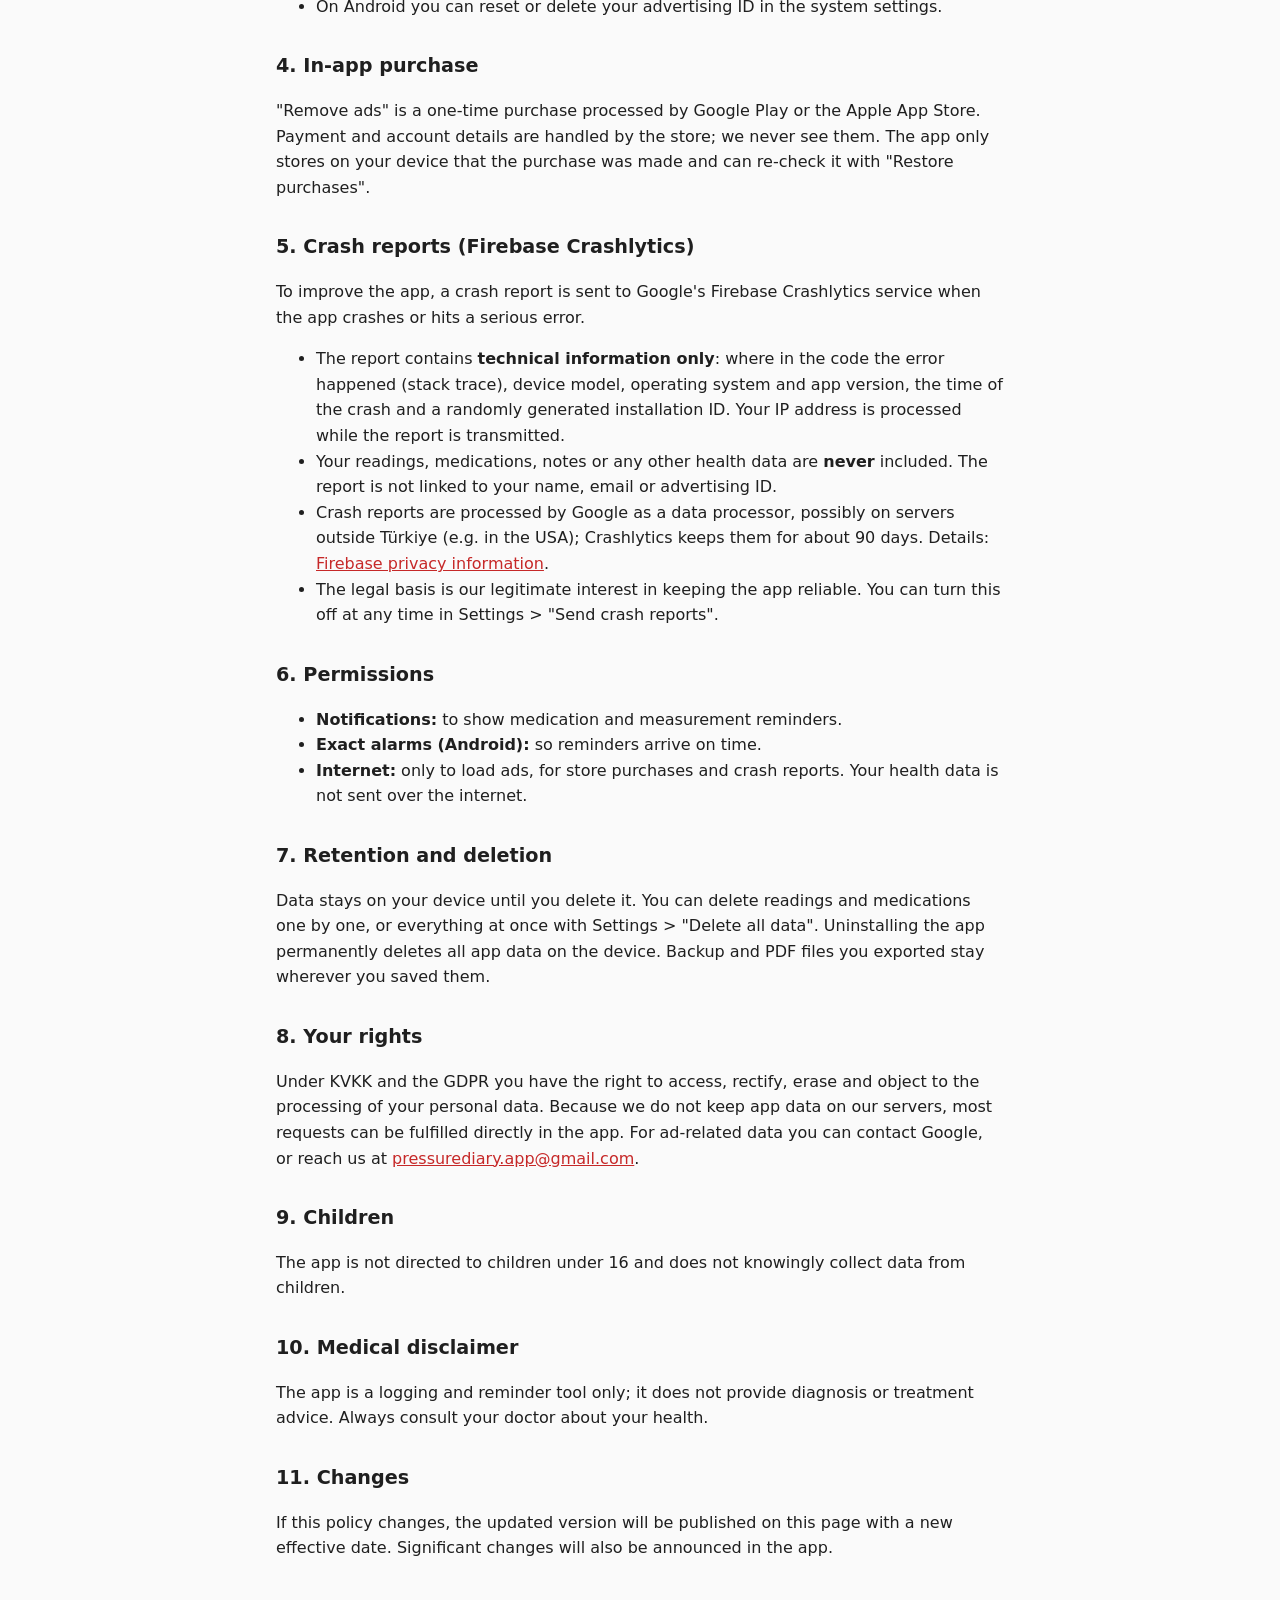
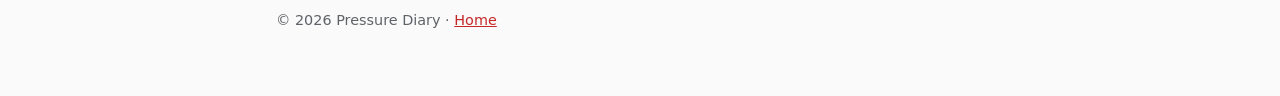
==== commit 1fe0e1b0: "Site: German, Spanish, Portuguese, French and Italian" ====
--- a/privacy.html
+++ b/privacy.html
@@ -1,5 +1,10 @@
 <!doctype html>
-<html lang="tr" data-title-tr="Gizlilik Politikası — Tansiyon Takip" data-title-en="Privacy Policy — Pressure Diary">
+<html lang="tr" data-title-tr="Gizlilik Politikası — Tansiyon Takip" data-title-en="Privacy Policy — Pressure Diary"
+      data-title-de="Datenschutzerklärung – Blutdruck-Tagebuch"
+      data-title-es="Política de privacidad — Diario de Presión"
+      data-title-pt="Política de Privacidade — Diário de Pressão"
+      data-title-fr="Politique de confidentialité — Journal de Tension"
+      data-title-it="Informativa sulla privacy — Diario della Pressione">
 <head>
   <meta charset="utf-8">
   <meta name="viewport" content="width=device-width, initial-scale=1">
@@ -10,14 +15,24 @@
 <body>
 <main>
   <div class="topbar">
-    <div class="switch" role="group" aria-label="Language / Dil">
-      <button type="button" data-set-lang="tr">Türkçe</button>
-      <button type="button" data-set-lang="en">English</button>
-    </div>
+    <select class="lang-select" data-lang-select aria-label="Language / Dil">
+      <option value="tr">Türkçe</option>
+      <option value="en">English</option>
+      <option value="de">Deutsch</option>
+      <option value="es">Español</option>
+      <option value="pt">Português</option>
+      <option value="fr">Français</option>
+      <option value="it">Italiano</option>
+    </select>
   </div>
-  <h1><span data-lang="tr">Gizlilik Politikası</span><span data-lang="en">Privacy Policy</span></h1>
+  <h1><span data-lang="tr">Gizlilik Politikası</span><span data-lang="en">Privacy Policy</span><span data-lang="de">Datenschutzerklärung</span><span data-lang="es">Política de privacidad</span><span data-lang="pt">Política de Privacidade</span><span data-lang="fr">Politique de confidentialité</span><span data-lang="it">Informativa sulla privacy</span></h1>
   <p class="muted" data-lang="tr">Tansiyon Takip · Yürürlük tarihi: 28.09.2026</p>
   <p class="muted" data-lang="en">Pressure Diary · Effective date: 28 September 2026</p>
+  <p class="muted" data-lang="de">Blutdruck-Tagebuch · Gültig ab: 28. September 2026</p>
+  <p class="muted" data-lang="es">Diario de Presión · Fecha de entrada en vigor: 28 de septiembre de 2026</p>
+  <p class="muted" data-lang="pt">Diário de Pressão · Data de vigência: 28 de setembro de 2026</p>
+  <p class="muted" data-lang="fr">Journal de Tension · Date d’entrée en vigueur : 28 septembre 2026</p>
+  <p class="muted" data-lang="it">Diario della Pressione · Data di entrata in vigore: 28 settembre 2026</p>
 
   <!-- ===================================================== TÜRKÇE -->
   <section id="tr" data-lang="tr">
@@ -193,7 +208,435 @@
     <p>If this policy changes, the updated version will be published on this page with a new effective date. Significant changes will also be announced in the app.</p>
   </section>
 
-  <footer>© 2026 Pressure Diary · <a href="./"><span data-lang="tr">Ana sayfa</span><span data-lang="en">Home</span></a></footer>
+  <!-- ===================================================== DEUTSCH -->
+  <section id="de" data-lang="de">
+    <h2>Zusammenfassung</h2>
+    <div class="card">
+      <ul>
+        <li><strong>Deine Gesundheitsdaten (Blutdruck, Puls, Medikamente, Notizen) werden ausschließlich auf deinem Handy gespeichert.</strong> Sie werden niemals an uns oder an einen Server gesendet.</li>
+        <li>Es ist kein Konto erforderlich; wir fragen nicht nach deinem Namen, deiner E-Mail-Adresse oder deiner Telefonnummer.</li>
+        <li>Die kostenlose Version zeigt <strong>nicht personalisierte</strong> Werbung von Google AdMob. Deine Gesundheitsdaten werden niemals an das Werbesystem weitergegeben.</li>
+        <li>Der Kauf „Werbung entfernen“ wird über Google Play oder den App Store abgewickelt; deine Zahlungsdaten sehen wir nie.</li>
+        <li>Wenn die App abstürzt, wird über Firebase Crashlytics ein <strong>rein technischer</strong> Absturzbericht gesendet. Du kannst dies in den Einstellungen deaktivieren.</li>
+      </ul>
+    </div>
+
+    <h2>1. Verantwortlicher</h2>
+    <p>Entwickler und Verantwortlicher im Sinne des türkischen Gesetzes zum Schutz personenbezogener Daten (KVKK) und der EU-Datenschutz-Grundverordnung (DSGVO) ist
+      <strong>Kaan Onur</strong>, Türkiye. Kontakt: <a href="mailto:pressurediary.app@gmail.com">pressurediary.app@gmail.com</a></p>
+
+    <h2>2. Daten, die du in der App eingibst</h2>
+    <p>Blutdruckmessungen, Puls, Notizen, Medikamentennamen, Dosierungen, Erinnerungszeiten und „Eingenommen/Ausgelassen“-Einträge werden ausschließlich in einer lokalen
+      Datenbank auf deinem Gerät gespeichert. Als Entwickler haben wir keinen Zugriff auf diese Daten und senden sie niemals an einen Server.</p>
+    <ul>
+      <li><strong>PDF-Berichte und Sicherungsdateien</strong> werden nur erstellt, wenn du sie anforderst, dir zuerst angezeigt und nur an das von dir gewählte Ziel geteilt
+        (z. B. E-Mail, Messaging-App, Cloud-Speicher). Was dort mit ihnen geschieht, richtet sich nach der Datenschutzerklärung des jeweiligen Dienstes.</li>
+      <li><strong>Benachrichtigungen:</strong> Medikamenten-, Nachfass- und Messerinnerungen sowie Hinweise auf einen zur Neige gehenden Vorrat werden lokal auf deinem Handy geplant; es ist kein Server beteiligt. Eine Benachrichtigung kann den Medikamentennamen und die Dosis anzeigen; in den Einstellungen deines Handys kannst du Benachrichtigungsinhalte auf dem Sperrbildschirm ausblenden.</li>
+      <li><strong>Startbildschirm-Widget (Android):</strong> Wenn du das Widget hinzufügst, werden deine letzte Messung und deine nächste Dosis auf deinem Startbildschirm angezeigt, wo jeder, der dein Handy sehen kann, sie lesen kann. Du kannst das Widget jederzeit entfernen. Auch diese Informationen bleiben ausschließlich auf deinem Gerät.</li>
+      <li><strong>App-Einstellungen</strong> (Sprache, Erinnerungszeiten, Annahme des Haftungsausschlusses, ob die Werbung entfernt wurde) werden auf deinem Gerät gespeichert.</li>
+    </ul>
+
+    <h2>3. Werbung (Google AdMob)</h2>
+    <p>Die kostenlose Version zeigt Bannerwerbung von Google AdMob am unteren Rand der Bildschirme „Messungen“ und „Einstellungen“.</p>
+    <ul>
+      <li>Die Werbung ist <strong>nicht personalisiert</strong>; wir verwenden kein interessenbasiertes Targeting.</li>
+      <li>Deine Gesundheitsdaten, Notizen und Medikamentenangaben werden <strong>niemals</strong> an das Werbesystem weitergegeben.</li>
+      <li>Google kann Geräte- und Nutzungsinformationen erfassen, um Werbung auszuliefern und zu messen sowie Betrug zu verhindern
+        (z. B. IP-Adresse, Gerätemodell und Betriebssystem, App-Version, Interaktionen mit Werbung, ungefährer Standort und unter Android die Werbe-ID).
+        Für diese Verarbeitung ist Google verantwortlich:
+        <a href="https://policies.google.com/privacy">Datenschutzerklärung von Google</a> ·
+        <a href="https://policies.google.com/technologies/partner-sites">Wie Google Informationen aus Apps von Partnern verwendet</a>.</li>
+      <li>Nutzer im EWR, im Vereinigten Königreich und in der Schweiz werden vor der Anzeige von Werbung über das Einwilligungsformular von Google um ihre Einwilligung gebeten
+        und können ihre Auswahl unter Einstellungen &gt; „Datenschutz-Einstellungen für Werbung“ ändern.</li>
+      <li>Unter Android kannst du deine Werbe-ID in den Systemeinstellungen zurücksetzen oder löschen.</li>
+    </ul>
+
+    <h2>4. In-App-Kauf</h2>
+    <p>„Werbung entfernen“ ist ein einmaliger Kauf, der über Google Play oder den Apple App Store abgewickelt wird. Zahlungs- und Kontodaten werden vom Store verarbeitet;
+      wir sehen sie nie. Die App speichert auf deinem Gerät lediglich, dass der Kauf getätigt wurde, und kann dies mit „Käufe wiederherstellen“ erneut prüfen.</p>
+
+    <h2>5. Absturzberichte (Firebase Crashlytics)</h2>
+    <p>Um die App zu verbessern, wird ein Absturzbericht an den Dienst Firebase Crashlytics von Google gesendet, wenn die App abstürzt oder auf einen schwerwiegenden Fehler stößt.</p>
+    <ul>
+      <li>Der Bericht enthält <strong>ausschließlich technische Informationen</strong>: wo im Code der Fehler aufgetreten ist (Stacktrace), Gerätemodell, Betriebssystem und App-Version,
+        den Zeitpunkt des Absturzes und eine zufällig generierte Installations-ID. Während der Übermittlung des Berichts wird deine IP-Adresse verarbeitet.</li>
+      <li>Deine Messungen, Medikamente, Notizen oder sonstige Gesundheitsdaten sind <strong>niemals</strong> enthalten. Der Bericht wird nicht mit deinem Namen, deiner E-Mail-Adresse oder deiner Werbe-ID verknüpft.</li>
+      <li>Absturzberichte werden von Google als Auftragsverarbeiter verarbeitet, möglicherweise auf Servern außerhalb der Türkiye (z. B. in den USA); Crashlytics speichert sie etwa 90 Tage lang.
+        Details: <a href="https://firebase.google.com/support/privacy">Datenschutzinformationen zu Firebase</a>.</li>
+      <li>Rechtsgrundlage ist unser berechtigtes Interesse daran, die App zuverlässig zu halten.
+        Du kannst dies jederzeit unter Einstellungen &gt; „Absturzberichte senden“ deaktivieren.</li>
+    </ul>
+
+    <h2>6. Berechtigungen</h2>
+    <ul>
+      <li><strong>Benachrichtigungen:</strong> um Medikamenten- und Messerinnerungen anzuzeigen.</li>
+      <li><strong>Exakte Alarme (Android):</strong> damit Erinnerungen pünktlich eintreffen.</li>
+      <li><strong>Internet:</strong> nur zum Laden von Werbung, für Store-Käufe und für Absturzberichte. Deine Gesundheitsdaten werden nicht über das Internet gesendet.</li>
+    </ul>
+
+    <h2>7. Speicherdauer und Löschung</h2>
+    <p>Die Daten bleiben auf deinem Gerät, bis du sie löschst. Du kannst Messungen und Medikamente einzeln löschen oder alles auf einmal über Einstellungen &gt; „Alle Daten löschen“.
+      Durch die Deinstallation der App werden alle App-Daten auf dem Gerät dauerhaft gelöscht. Von dir exportierte Sicherungs- und PDF-Dateien bleiben dort, wo du sie gespeichert hast.</p>
+
+    <h2>8. Deine Rechte</h2>
+    <p>Nach dem KVKK und der DSGVO hast du das Recht auf Auskunft, Berichtigung und Löschung deiner personenbezogenen Daten sowie das Recht, der Verarbeitung zu widersprechen.
+      Da wir keine App-Daten auf unseren Servern speichern, können die meisten Anliegen direkt in der App erledigt werden.
+      Bei werbebezogenen Daten kannst du dich an Google wenden oder uns unter <a href="mailto:pressurediary.app@gmail.com">pressurediary.app@gmail.com</a> erreichen.</p>
+
+    <h2>9. Kinder</h2>
+    <p>Die App richtet sich nicht an Kinder unter 16 Jahren und erhebt nicht wissentlich Daten von Kindern.</p>
+
+    <h2>10. Medizinischer Haftungsausschluss</h2>
+    <p>Die App ist ausschließlich ein Werkzeug zum Protokollieren und Erinnern; sie bietet keine Diagnose- oder Behandlungsempfehlungen. Wende dich bei Fragen zu deiner Gesundheit immer an deinen Arzt.</p>
+
+    <h2>11. Änderungen</h2>
+    <p>Wenn sich diese Datenschutzerklärung ändert, wird die aktualisierte Fassung mit einem neuen Gültigkeitsdatum auf dieser Seite veröffentlicht. Wesentliche Änderungen werden zusätzlich in der App bekannt gegeben.</p>
+  </section>
+
+  <!-- ===================================================== ESPAÑOL -->
+  <section id="es" data-lang="es">
+    <h2>Resumen</h2>
+    <div class="card">
+      <ul>
+        <li><strong>Tus datos de salud (presión arterial, pulso, medicamentos, notas) se guardan solo en tu teléfono.</strong> Nunca se envían a nosotros ni a ningún servidor.</li>
+        <li>No se necesita ninguna cuenta; no te pedimos tu nombre, correo electrónico ni número de teléfono.</li>
+        <li>La versión gratuita muestra anuncios <strong>no personalizados</strong> de Google AdMob. Tus datos de salud nunca se comparten con el sistema de anuncios.</li>
+        <li>La compra "Quitar anuncios" la gestiona Google Play o el App Store; nunca vemos tus datos de pago.</li>
+        <li>Si la app se cierra por un error, se envía a través de Firebase Crashlytics un informe de errores <strong>puramente técnico</strong>. Puedes desactivarlo en Ajustes.</li>
+      </ul>
+    </div>
+
+    <h2>1. Responsable del tratamiento</h2>
+    <p>El desarrollador y responsable del tratamiento conforme a la Ley turca de Protección de Datos Personales (KVKK) y al Reglamento General de Protección de Datos (RGPD) de la UE es
+      <strong>Kaan Onur</strong>, Türkiye. Contacto: <a href="mailto:pressurediary.app@gmail.com">pressurediary.app@gmail.com</a></p>
+
+    <h2>2. Datos que introduces en la app</h2>
+    <p>Las mediciones de presión arterial, el pulso, las notas, los nombres de los medicamentos, las dosis, las horas de recordatorio y los registros de "tomada/omitida" se guardan solo en una base de datos
+      local en tu dispositivo. Como desarrollador, no tenemos acceso a estos datos y nunca los enviamos a ningún servidor.</p>
+    <ul>
+      <li><strong>Los informes PDF y los archivos de copia de seguridad</strong> se crean solo cuando tú lo pides, primero se te muestran y se comparten únicamente con el destino que elijas
+        (p. ej., correo electrónico, app de mensajería, almacenamiento en la nube). Lo que ocurra con ellos allí se rige por la política de privacidad de ese servicio.</li>
+      <li><strong>Notificaciones:</strong> los recordatorios de medicamentos, de seguimiento y de medición, así como los avisos de "se está acabando", se programan localmente en tu teléfono; no interviene ningún servidor. Una notificación puede mostrar el nombre y la dosis del medicamento; puedes ocultar el contenido de las notificaciones en la pantalla de bloqueo desde los ajustes de tu teléfono.</li>
+      <li><strong>Widget de la pantalla de inicio (Android):</strong> si añades el widget, tu última medición y tu próxima dosis se muestran en la pantalla de inicio, donde cualquier persona que pueda ver tu teléfono puede leerlas. Puedes quitar el widget en cualquier momento. Esta información también se queda solo en tu dispositivo.</li>
+      <li><strong>Los ajustes de la app</strong> (idioma, horas de recordatorio, aceptación del aviso legal, si se quitaron los anuncios) se guardan en tu dispositivo.</li>
+    </ul>
+
+    <h2>3. Publicidad (Google AdMob)</h2>
+    <p>La versión gratuita muestra anuncios de banner de Google AdMob en la parte inferior de las pantallas Mediciones y Ajustes.</p>
+    <ul>
+      <li>Los anuncios son <strong>no personalizados</strong>; no utilizamos segmentación basada en intereses.</li>
+      <li>Tus datos de salud, notas y detalles de medicamentos <strong>nunca</strong> se transmiten al sistema de anuncios.</li>
+      <li>Google puede recopilar información del dispositivo y de uso para mostrar y medir anuncios y para prevenir el fraude
+        (p. ej., dirección IP, modelo del dispositivo y sistema operativo, versión de la app, interacciones con los anuncios, ubicación aproximada y, en Android, el ID de publicidad).
+        Este tratamiento es responsabilidad de Google:
+        <a href="https://policies.google.com/privacy">Política de privacidad de Google</a> ·
+        <a href="https://policies.google.com/technologies/partner-sites">Cómo utiliza Google la información de las apps de sus socios</a>.</li>
+      <li>A los usuarios del EEE, el Reino Unido y Suiza se les pide su consentimiento mediante el formulario de consentimiento de Google antes de mostrar anuncios,
+        y pueden cambiar su elección en Ajustes &gt; "Privacidad de anuncios".</li>
+      <li>En Android puedes restablecer o eliminar tu ID de publicidad en los ajustes del sistema.</li>
+    </ul>
+
+    <h2>4. Compra dentro de la app</h2>
+    <p>"Quitar anuncios" es una compra única procesada por Google Play o el Apple App Store. Los datos de pago y de la cuenta los gestiona la tienda;
+      nunca los vemos. La app solo guarda en tu dispositivo que se realizó la compra y puede volver a comprobarlo con "Restaurar compras".</p>
+
+    <h2>5. Informes de errores (Firebase Crashlytics)</h2>
+    <p>Para mejorar la app, se envía un informe de errores al servicio Firebase Crashlytics de Google cuando la app se cierra por un error o sufre un error grave.</p>
+    <ul>
+      <li>El informe contiene <strong>solo información técnica</strong>: en qué parte del código se produjo el error (traza de la pila), modelo del dispositivo, sistema operativo y versión de la app,
+        la hora del cierre y un ID de instalación generado aleatoriamente. Tu dirección IP se trata durante la transmisión del informe.</li>
+      <li>Tus mediciones, medicamentos, notas o cualquier otro dato de salud <strong>nunca</strong> se incluyen. El informe no se vincula a tu nombre, correo electrónico ni ID de publicidad.</li>
+      <li>Google trata los informes de errores como encargado del tratamiento, posiblemente en servidores fuera de Türkiye (p. ej., en EE. UU.); Crashlytics los conserva unos 90 días.
+        Detalles: <a href="https://firebase.google.com/support/privacy">Información de privacidad de Firebase</a>.</li>
+      <li>La base jurídica es nuestro interés legítimo en mantener la fiabilidad de la app.
+        Puedes desactivarlo en cualquier momento en Ajustes &gt; "Enviar informes de errores".</li>
+    </ul>
+
+    <h2>6. Permisos</h2>
+    <ul>
+      <li><strong>Notificaciones:</strong> para mostrar los recordatorios de medicamentos y de medición.</li>
+      <li><strong>Alarmas exactas (Android):</strong> para que los recordatorios lleguen a tiempo.</li>
+      <li><strong>Internet:</strong> solo para cargar anuncios, para las compras en la tienda y para los informes de errores. Tus datos de salud no se envían por internet.</li>
+    </ul>
+
+    <h2>7. Conservación y eliminación</h2>
+    <p>Los datos permanecen en tu dispositivo hasta que los eliminas. Puedes eliminar mediciones y medicamentos uno por uno, o todo a la vez con Ajustes &gt; "Eliminar todos los datos".
+      Al desinstalar la app se eliminan de forma permanente todos los datos de la app en el dispositivo. Los archivos de copia de seguridad y PDF que hayas exportado permanecen donde los guardaste.</p>
+
+    <h2>8. Tus derechos</h2>
+    <p>Conforme a la KVKK y el RGPD, tienes derecho a acceder a tus datos personales, rectificarlos, suprimirlos y oponerte a su tratamiento.
+      Como no guardamos los datos de la app en nuestros servidores, la mayoría de las solicitudes pueden atenderse directamente en la app.
+      Para los datos relacionados con los anuncios puedes contactar con Google, o escribirnos a <a href="mailto:pressurediary.app@gmail.com">pressurediary.app@gmail.com</a>.</p>
+
+    <h2>9. Menores</h2>
+    <p>La app no está dirigida a menores de 16 años y no recopila a sabiendas datos de menores.</p>
+
+    <h2>10. Aviso médico</h2>
+    <p>La app es solo una herramienta de registro y recordatorios; no ofrece diagnóstico ni consejos de tratamiento. Consulta siempre a tu médico sobre tu salud.</p>
+
+    <h2>11. Cambios</h2>
+    <p>Si esta política cambia, la versión actualizada se publicará en esta página con una nueva fecha de entrada en vigor. Los cambios importantes también se anunciarán en la app.</p>
+  </section>
+
+
+  <!-- ===================================================== PORTUGUÊS -->
+  <section id="pt" data-lang="pt">
+    <h2>Resumo</h2>
+    <div class="card">
+      <ul>
+        <li><strong>Seus dados de saúde (pressão arterial, pulso, medicamentos, anotações) são armazenados apenas no seu celular.</strong> Eles nunca são enviados para nós nem para nenhum servidor.</li>
+        <li>Não é necessário criar uma conta; não pedimos seu nome, e-mail ou número de telefone.</li>
+        <li>A versão gratuita exibe anúncios <strong>não personalizados</strong> do Google AdMob. Seus dados de saúde nunca são compartilhados com o sistema de anúncios.</li>
+        <li>A compra "Remover anúncios" é processada pelo Google Play ou pela App Store; nunca vemos seus dados de pagamento.</li>
+        <li>Se o app travar, um relatório de erro <strong>puramente técnico</strong> é enviado pelo Firebase Crashlytics. Você pode desativar isso em Ajustes.</li>
+      </ul>
+    </div>
+
+    <h2>1. Controlador dos dados</h2>
+    <p>O desenvolvedor e controlador dos dados nos termos da Lei de Proteção de Dados Pessoais da Turquia (KVKK) e do Regulamento Geral sobre a Proteção de Dados (RGPD) da União Europeia é
+      <strong>Kaan Onur</strong>, Türkiye. Contato: <a href="mailto:pressurediary.app@gmail.com">pressurediary.app@gmail.com</a></p>
+
+    <h2>2. Dados que você insere no app</h2>
+    <p>Medições de pressão arterial, pulso, anotações, nomes de medicamentos, doses, horários de lembretes e registros de "tomado/pulado" são mantidos apenas em um banco de dados
+      local no seu aparelho. Como desenvolvedor, não temos acesso a esses dados e nunca os enviamos para nenhum servidor.</p>
+    <ul>
+      <li><strong>Relatórios em PDF e arquivos de backup</strong> são criados somente quando você os solicita, mostrados primeiro a você e compartilhados apenas com o destino que você escolher
+        (por exemplo, e-mail, app de mensagens, armazenamento em nuvem). O que acontece com eles nesse destino é regido pela política de privacidade desse serviço.</li>
+      <li><strong>Notificações:</strong> os lembretes de medicamentos, de acompanhamento e de medição, bem como os alertas de "estoque acabando", são agendados localmente no seu celular; nenhum servidor é envolvido. Uma notificação pode mostrar o nome e a dose do medicamento; você pode ocultar o conteúdo das notificações na tela de bloqueio nas configurações do seu celular.</li>
+      <li><strong>Widget da tela inicial (Android):</strong> se você adicionar o widget, sua última medição e sua próxima dose serão exibidas na tela inicial, onde qualquer pessoa que possa ver seu celular poderá lê-las. Você pode remover o widget a qualquer momento. Essas informações também ficam apenas no seu aparelho.</li>
+      <li><strong>Configurações do app</strong> (idioma, horários dos lembretes, aceitação do aviso, se os anúncios foram removidos) são armazenadas no seu aparelho.</li>
+    </ul>
+
+    <h2>3. Publicidade (Google AdMob)</h2>
+    <p>A versão gratuita exibe anúncios em banner do Google AdMob na parte inferior das telas Medições e Ajustes.</p>
+    <ul>
+      <li>Os anúncios são <strong>não personalizados</strong>; não usamos segmentação baseada em interesses.</li>
+      <li>Seus dados de saúde, anotações e detalhes de medicamentos <strong>nunca</strong> são repassados ao sistema de anúncios.</li>
+      <li>O Google pode coletar informações do dispositivo e de uso para exibir e medir anúncios e para prevenir fraudes
+        (por exemplo, endereço IP, modelo do aparelho e sistema operacional, versão do app, interações com anúncios, localização aproximada e, no Android, o ID de publicidade).
+        Esse tratamento é de responsabilidade do Google:
+        <a href="https://policies.google.com/privacy">Política de Privacidade do Google</a> ·
+        <a href="https://policies.google.com/technologies/partner-sites">Como o Google usa informações de apps de parceiros</a>.</li>
+      <li>Os usuários no EEE, no Reino Unido e na Suíça recebem um pedido de consentimento por meio do formulário de consentimento do Google antes que os anúncios sejam exibidos,
+        e podem alterar sua escolha em Ajustes &gt; "Privacidade dos anúncios".</li>
+      <li>No Android, você pode redefinir ou excluir seu ID de publicidade nas configurações do sistema.</li>
+    </ul>
+
+    <h2>4. Compra no app</h2>
+    <p>"Remover anúncios" é uma compra única processada pelo Google Play ou pela Apple App Store. Os dados de pagamento e da conta são tratados pela loja;
+      nunca os vemos. O app apenas armazena no seu aparelho que a compra foi feita e pode verificá-la novamente com "Restaurar compras".</p>
+
+    <h2>5. Relatórios de erros (Firebase Crashlytics)</h2>
+    <p>Para melhorar o app, um relatório de erro é enviado ao serviço Firebase Crashlytics do Google quando o app trava ou encontra um erro grave.</p>
+    <ul>
+      <li>O relatório contém <strong>apenas informações técnicas</strong>: em que ponto do código o erro ocorreu (stack trace), modelo do aparelho, sistema operacional e versão do app,
+        o horário da falha e um ID de instalação gerado aleatoriamente. Seu endereço IP é tratado durante a transmissão do relatório.</li>
+      <li>Suas medições, medicamentos, anotações ou quaisquer outros dados de saúde <strong>nunca</strong> são incluídos. O relatório não é vinculado ao seu nome, e-mail ou ID de publicidade.</li>
+      <li>Os relatórios de erros são tratados pelo Google na qualidade de operador de dados, possivelmente em servidores fora da Türkiye (por exemplo, nos EUA); o Crashlytics os mantém por cerca de 90 dias.
+        Detalhes: <a href="https://firebase.google.com/support/privacy">Informações de privacidade do Firebase</a>.</li>
+      <li>A base legal é nosso legítimo interesse em manter o app confiável.
+        Você pode desativar isso a qualquer momento em Ajustes &gt; "Enviar relatórios de erros".</li>
+    </ul>
+
+    <h2>6. Permissões</h2>
+    <ul>
+      <li><strong>Notificações:</strong> para exibir lembretes de medicamentos e de medição.</li>
+      <li><strong>Alarmes exatos (Android):</strong> para que os lembretes cheguem na hora certa.</li>
+      <li><strong>Internet:</strong> apenas para carregar anúncios, para compras na loja e para relatórios de erros. Seus dados de saúde não são enviados pela internet.</li>
+    </ul>
+
+    <h2>7. Retenção e exclusão</h2>
+    <p>Os dados permanecem no seu aparelho até que você os exclua. Você pode excluir medições e medicamentos um por um, ou tudo de uma vez em Ajustes &gt; "Excluir todos os dados".
+      Desinstalar o app exclui permanentemente todos os dados do app no aparelho. Os arquivos de backup e PDF que você exportou permanecem onde você os salvou.</p>
+
+    <h2>8. Seus direitos</h2>
+    <p>Nos termos da KVKK e do RGPD, você tem o direito de acessar, retificar e apagar seus dados pessoais e de se opor ao seu tratamento.
+      Como não mantemos dados do app em nossos servidores, a maioria das solicitações pode ser atendida diretamente no app.
+      Para dados relacionados a anúncios, você pode entrar em contato com o Google ou falar conosco em <a href="mailto:pressurediary.app@gmail.com">pressurediary.app@gmail.com</a>.</p>
+
+    <h2>9. Crianças</h2>
+    <p>O app não é direcionado a crianças menores de 16 anos e não coleta intencionalmente dados de crianças.</p>
+
+    <h2>10. Aviso médico</h2>
+    <p>O app é apenas uma ferramenta de registro e lembretes; ele não fornece diagnóstico nem orientação de tratamento. Sempre consulte seu médico sobre sua saúde.</p>
+
+    <h2>11. Alterações</h2>
+    <p>Se esta política for alterada, a versão atualizada será publicada nesta página com uma nova data de vigência. Alterações significativas também serão comunicadas no app.</p>
+  </section>
+
+  <!-- ===================================================== FRANÇAIS -->
+  <section id="fr" data-lang="fr">
+    <h2>Résumé</h2>
+    <div class="card">
+      <ul>
+        <li><strong>Vos données de santé (tension artérielle, pouls, médicaments, notes) sont enregistrées uniquement sur votre téléphone.</strong> Elles ne nous sont jamais envoyées, ni à aucun serveur.</li>
+        <li>Aucun compte n’est nécessaire ; nous ne vous demandons ni votre nom, ni votre adresse e-mail, ni votre numéro de téléphone.</li>
+        <li>La version gratuite affiche des publicités <strong>non personnalisées</strong> de Google AdMob. Vos données de santé ne sont jamais partagées avec le système publicitaire.</li>
+        <li>L’achat « Supprimer les publicités » est géré par Google Play ou l’App Store ; nous ne voyons jamais vos informations de paiement.</li>
+        <li>En cas de plantage de l’application, un rapport de plantage <strong>purement technique</strong> est envoyé via Firebase Crashlytics. Vous pouvez désactiver cette fonction dans les Réglages.</li>
+      </ul>
+    </div>
+
+    <h2>1. Responsable du traitement</h2>
+    <p>Le développeur et responsable du traitement au sens de la loi turque sur la protection des données personnelles (KVKK) et du Règlement général sur la protection des données de l’UE (RGPD) est
+      <strong>Kaan Onur</strong>, Türkiye. Contact : <a href="mailto:pressurediary.app@gmail.com">pressurediary.app@gmail.com</a></p>
+
+    <h2>2. Données que vous saisissez dans l’application</h2>
+    <p>Les mesures de tension artérielle, le pouls, les notes, les noms des médicaments, les doses, les heures de rappel et les enregistrements « pris/ignoré » sont conservés uniquement dans une base de données
+      locale sur votre appareil. En tant que développeur, nous n’avons pas accès à ces données et ne les envoyons jamais à aucun serveur.</p>
+    <ul>
+      <li><strong>Les rapports PDF et les fichiers de sauvegarde</strong> sont créés uniquement lorsque vous le demandez, vous sont d’abord présentés, et ne sont partagés qu’avec la destination que vous choisissez
+        (par ex. e-mail, application de messagerie, stockage en ligne). Leur traitement à cet endroit est régi par la politique de confidentialité de ce service.</li>
+      <li><strong>Notifications :</strong> les rappels de médicaments, de relance et de mesure ainsi que les alertes « stock bientôt épuisé » sont programmés localement sur votre téléphone ; aucun serveur n’intervient. Une notification peut afficher le nom et la dose du médicament ; vous pouvez masquer le contenu des notifications sur l’écran de verrouillage dans les réglages de votre téléphone.</li>
+      <li><strong>Widget d’écran d’accueil (Android) :</strong> si vous ajoutez le widget, votre dernière mesure et votre prochaine prise sont affichées sur votre écran d’accueil, où toute personne pouvant voir votre téléphone peut les lire. Vous pouvez retirer le widget à tout moment. Ces informations restent elles aussi uniquement sur votre appareil.</li>
+      <li><strong>Les paramètres de l’application</strong> (langue, heures de rappel, acceptation de l’avertissement, suppression ou non des publicités) sont enregistrés sur votre appareil.</li>
+    </ul>
+
+    <h2>3. Publicité (Google AdMob)</h2>
+    <p>La version gratuite affiche des bannières publicitaires de Google AdMob en bas des écrans Mesures et Réglages.</p>
+    <ul>
+      <li>Les publicités sont <strong>non personnalisées</strong> ; nous n’utilisons pas de ciblage basé sur les centres d’intérêt.</li>
+      <li>Vos données de santé, vos notes et les informations sur vos médicaments ne sont <strong>jamais</strong> transmises au système publicitaire.</li>
+      <li>Google peut collecter des informations sur l’appareil et son utilisation afin de diffuser et de mesurer les publicités et de prévenir la fraude
+        (par ex. adresse IP, modèle d’appareil et système d’exploitation, version de l’application, interactions avec les publicités, position approximative et, sur Android, l’identifiant publicitaire).
+        Ce traitement relève de la responsabilité de Google :
+        <a href="https://policies.google.com/privacy">Règles de confidentialité de Google</a> ·
+        <a href="https://policies.google.com/technologies/partner-sites">Comment Google utilise les informations des applications partenaires</a>.</li>
+      <li>Les utilisateurs de l’EEE, du Royaume-Uni et de Suisse sont invités à donner leur consentement via le formulaire de consentement de Google avant l’affichage des publicités,
+        et peuvent modifier leur choix dans Réglages &gt; « Choix de confidentialité publicitaire ».</li>
+      <li>Sur Android, vous pouvez réinitialiser ou supprimer votre identifiant publicitaire dans les paramètres du système.</li>
+    </ul>
+
+    <h2>4. Achat intégré</h2>
+    <p>« Supprimer les publicités » est un achat unique traité par Google Play ou l’App Store d’Apple. Les informations de paiement et de compte sont gérées par la boutique ;
+      nous ne les voyons jamais. L’application enregistre uniquement sur votre appareil que l’achat a été effectué et peut le vérifier à nouveau avec « Restaurer les achats ».</p>
+
+    <h2>5. Rapports de plantage (Firebase Crashlytics)</h2>
+    <p>Afin d’améliorer l’application, un rapport de plantage est envoyé au service Firebase Crashlytics de Google lorsque l’application plante ou rencontre une erreur grave.</p>
+    <ul>
+      <li>Le rapport contient <strong>uniquement des informations techniques</strong> : l’endroit du code où l’erreur s’est produite (trace d’appels), le modèle d’appareil, le système d’exploitation et la version de l’application,
+        l’heure du plantage et un identifiant d’installation généré aléatoirement. Votre adresse IP est traitée lors de la transmission du rapport.</li>
+      <li>Vos mesures, médicaments, notes ou toute autre donnée de santé n’y sont <strong>jamais</strong> inclus. Le rapport n’est lié ni à votre nom, ni à votre adresse e-mail, ni à votre identifiant publicitaire.</li>
+      <li>Les rapports de plantage sont traités par Google en tant que sous-traitant, éventuellement sur des serveurs situés hors de Türkiye (par ex. aux États-Unis) ; Crashlytics les conserve environ 90 jours.
+        Détails : <a href="https://firebase.google.com/support/privacy">Informations de Firebase sur la confidentialité</a>.</li>
+      <li>La base juridique est notre intérêt légitime à assurer la fiabilité de l’application.
+        Vous pouvez désactiver cette fonction à tout moment dans Réglages &gt; « Envoyer les rapports de plantage ».</li>
+    </ul>
+
+    <h2>6. Autorisations</h2>
+    <ul>
+      <li><strong>Notifications :</strong> pour afficher les rappels de médicaments et de mesure.</li>
+      <li><strong>Alarmes exactes (Android) :</strong> pour que les rappels arrivent à l’heure.</li>
+      <li><strong>Internet :</strong> uniquement pour charger les publicités, pour les achats dans la boutique et pour les rapports de plantage. Vos données de santé ne sont pas envoyées par Internet.</li>
+    </ul>
+
+    <h2>7. Conservation et suppression</h2>
+    <p>Les données restent sur votre appareil jusqu’à ce que vous les supprimiez. Vous pouvez supprimer les mesures et les médicaments un par un, ou tout à la fois avec Réglages &gt; « Supprimer toutes les données ».
+      La désinstallation de l’application supprime définitivement toutes les données de l’application sur l’appareil. Les fichiers de sauvegarde et PDF que vous avez exportés restent à l’endroit où vous les avez enregistrés.</p>
+
+    <h2>8. Vos droits</h2>
+    <p>En vertu de la KVKK et du RGPD, vous disposez d’un droit d’accès, de rectification et d’effacement de vos données personnelles, ainsi que d’un droit d’opposition à leur traitement.
+      Comme nous ne conservons pas les données de l’application sur nos serveurs, la plupart des demandes peuvent être satisfaites directement dans l’application.
+      Pour les données liées à la publicité, vous pouvez contacter Google, ou nous joindre à l’adresse <a href="mailto:pressurediary.app@gmail.com">pressurediary.app@gmail.com</a>.</p>
+
+    <h2>9. Enfants</h2>
+    <p>L’application ne s’adresse pas aux enfants de moins de 16 ans et ne collecte pas sciemment de données auprès d’enfants.</p>
+
+    <h2>10. Avertissement médical</h2>
+    <p>L’application est uniquement un outil de suivi et de rappel ; elle ne fournit ni diagnostic ni conseil de traitement. Consultez toujours votre médecin au sujet de votre santé.</p>
+
+    <h2>11. Modifications</h2>
+    <p>Si cette politique est modifiée, la version mise à jour sera publiée sur cette page avec une nouvelle date d’entrée en vigueur. Les modifications importantes seront également annoncées dans l’application.</p>
+  </section>
+
+
+  <!-- ===================================================== ITALIANO -->
+  <section id="it" data-lang="it">
+    <h2>In sintesi</h2>
+    <div class="card">
+      <ul>
+        <li><strong>I tuoi dati sanitari (pressione arteriosa, battito cardiaco, farmaci, note) sono salvati solo sul tuo telefono.</strong> Non vengono mai inviati a noi né ad alcun server.</li>
+        <li>Non è necessario alcun account; non ti chiediamo nome, indirizzo email o numero di telefono.</li>
+        <li>La versione gratuita mostra annunci <strong>non personalizzati</strong> di Google AdMob. I tuoi dati sanitari non vengono mai condivisi con il sistema pubblicitario.</li>
+        <li>L’acquisto “Rimuovi pubblicità” è gestito da Google Play o dall’App Store; non vediamo mai i tuoi dati di pagamento.</li>
+        <li>Se l’app si arresta in modo anomalo, viene inviata tramite Firebase Crashlytics una segnalazione di arresto anomalo <strong>puramente tecnica</strong>. Puoi disattivarla nelle Impostazioni.</li>
+      </ul>
+    </div>
+
+    <h2>1. Titolare del trattamento</h2>
+    <p>Lo sviluppatore e titolare del trattamento ai sensi della legge turca sulla protezione dei dati personali (KVKK) e del Regolamento generale sulla protezione dei dati dell’UE (GDPR) è
+      <strong>Kaan Onur</strong>, Türkiye. Contatto: <a href="mailto:pressurediary.app@gmail.com">pressurediary.app@gmail.com</a></p>
+
+    <h2>2. Dati che inserisci nell’app</h2>
+    <p>Le misurazioni della pressione arteriosa, il battito cardiaco, le note, i nomi dei farmaci, le dosi, gli orari dei promemoria e le registrazioni “presa/saltata” sono conservati solo in un database
+      locale sul tuo dispositivo. In qualità di sviluppatore non abbiamo accesso a questi dati e non li inviamo mai ad alcun server.</p>
+    <ul>
+      <li><strong>I report PDF e i file di backup</strong> vengono creati solo quando li richiedi, ti vengono mostrati prima e vengono condivisi solo con la destinazione che scegli
+        (ad es. email, app di messaggistica, archiviazione cloud). Ciò che accade loro lì è disciplinato dall’informativa sulla privacy di quel servizio.</li>
+      <li><strong>Notifiche:</strong> i promemoria per i farmaci, i promemoria di follow-up e di misurazione e gli avvisi di “scorta in esaurimento” sono programmati localmente sul tuo telefono; non è coinvolto alcun server. Una notifica può mostrare il nome e la dose del farmaco; puoi nascondere il contenuto delle notifiche nella schermata di blocco dalle impostazioni del telefono.</li>
+      <li><strong>Widget della schermata Home (Android):</strong> se aggiungi il widget, l’ultima misurazione e la prossima dose vengono mostrate nella schermata Home, dove chiunque possa vedere il tuo telefono può leggerle. Puoi rimuovere il widget in qualsiasi momento. Anche queste informazioni restano solo sul tuo dispositivo.</li>
+      <li><strong>Le impostazioni dell’app</strong> (lingua, orari dei promemoria, accettazione dell’avvertenza, eventuale rimozione della pubblicità) sono salvate sul tuo dispositivo.</li>
+    </ul>
+
+    <h2>3. Pubblicità (Google AdMob)</h2>
+    <p>La versione gratuita mostra banner pubblicitari di Google AdMob nella parte inferiore delle schermate Misurazioni e Impostazioni.</p>
+    <ul>
+      <li>Gli annunci sono <strong>non personalizzati</strong>; non utilizziamo il targeting basato sugli interessi.</li>
+      <li>I tuoi dati sanitari, le note e i dettagli dei farmaci non vengono <strong>mai</strong> trasmessi al sistema pubblicitario.</li>
+      <li>Google può raccogliere informazioni sul dispositivo e sull’utilizzo per pubblicare e misurare gli annunci e prevenire le frodi
+        (ad es. indirizzo IP, modello del dispositivo e sistema operativo, versione dell’app, interazioni con gli annunci, posizione approssimativa e, su Android, l’ID pubblicità).
+        Questo trattamento è di responsabilità di Google:
+        <a href="https://policies.google.com/privacy">Norme sulla privacy di Google</a> ·
+        <a href="https://policies.google.com/technologies/partner-sites">Come Google utilizza le informazioni dei siti o delle app che utilizzano i suoi servizi</a>.</li>
+      <li>Agli utenti nello SEE, nel Regno Unito e in Svizzera viene chiesto il consenso tramite il modulo di consenso di Google prima che vengano mostrati annunci,
+        e possono modificare la propria scelta in Impostazioni &gt; “Scelte sulla privacy degli annunci”.</li>
+      <li>Su Android puoi reimpostare o eliminare il tuo ID pubblicità nelle impostazioni di sistema.</li>
+    </ul>
+
+    <h2>4. Acquisto in-app</h2>
+    <p>“Rimuovi pubblicità” è un acquisto unico elaborato da Google Play o dall’Apple App Store. I dati di pagamento e dell’account sono gestiti dallo store;
+      non li vediamo mai. L’app salva sul tuo dispositivo solo il fatto che l’acquisto è stato effettuato e può verificarlo di nuovo con “Ripristina acquisti”.</p>
+
+    <h2>5. Segnalazioni di arresto anomalo (Firebase Crashlytics)</h2>
+    <p>Per migliorare l’app, quando l’app si arresta in modo anomalo o incontra un errore grave viene inviata una segnalazione di arresto anomalo al servizio Firebase Crashlytics di Google.</p>
+    <ul>
+      <li>La segnalazione contiene <strong>solo informazioni tecniche</strong>: il punto del codice in cui si è verificato l’errore (stack trace), il modello del dispositivo, il sistema operativo e la versione dell’app,
+        l’ora dell’arresto anomalo e un ID di installazione generato casualmente. Il tuo indirizzo IP viene trattato durante la trasmissione della segnalazione.</li>
+      <li>Le tue misurazioni, i farmaci, le note o qualsiasi altro dato sanitario non vengono <strong>mai</strong> inclusi. La segnalazione non è collegata al tuo nome, al tuo indirizzo email o al tuo ID pubblicità.</li>
+      <li>Le segnalazioni di arresto anomalo sono trattate da Google in qualità di responsabile del trattamento, eventualmente su server situati al di fuori della Türkiye (ad es. negli USA); Crashlytics le conserva per circa 90 giorni.
+        Dettagli: <a href="https://firebase.google.com/support/privacy">Informazioni sulla privacy di Firebase</a>.</li>
+      <li>La base giuridica è il nostro legittimo interesse a mantenere l’app affidabile.
+        Puoi disattivarle in qualsiasi momento in Impostazioni &gt; “Invia segnalazioni di arresto anomalo”.</li>
+    </ul>
+
+    <h2>6. Autorizzazioni</h2>
+    <ul>
+      <li><strong>Notifiche:</strong> per mostrare i promemoria dei farmaci e delle misurazioni.</li>
+      <li><strong>Sveglie esatte (Android):</strong> affinché i promemoria arrivino puntuali.</li>
+      <li><strong>Internet:</strong> solo per caricare gli annunci, per gli acquisti nello store e per le segnalazioni di arresto anomalo. I tuoi dati sanitari non vengono inviati tramite Internet.</li>
+    </ul>
+
+    <h2>7. Conservazione ed eliminazione</h2>
+    <p>I dati restano sul tuo dispositivo finché non li elimini. Puoi eliminare le misurazioni e i farmaci uno per uno, oppure tutto in una volta con Impostazioni &gt; “Elimina tutti i dati”.
+      La disinstallazione dell’app elimina definitivamente tutti i dati dell’app sul dispositivo. I file di backup e PDF che hai esportato restano ovunque tu li abbia salvati.</p>
+
+    <h2>8. I tuoi diritti</h2>
+    <p>Ai sensi della KVKK e del GDPR hai il diritto di accedere ai tuoi dati personali, di rettificarli, di cancellarli e di opporti al loro trattamento.
+      Poiché non conserviamo i dati dell’app sui nostri server, la maggior parte delle richieste può essere soddisfatta direttamente nell’app.
+      Per i dati relativi alla pubblicità puoi contattare Google, oppure scriverci a <a href="mailto:pressurediary.app@gmail.com">pressurediary.app@gmail.com</a>.</p>
+
+    <h2>9. Minori</h2>
+    <p>L’app non è rivolta ai minori di 16 anni e non raccoglie consapevolmente dati di minori.</p>
+
+    <h2>10. Avvertenza medica</h2>
+    <p>L’app è esclusivamente uno strumento di registrazione e promemoria; non fornisce diagnosi né consigli terapeutici. Consulta sempre il tuo medico per la tua salute.</p>
+
+    <h2>11. Modifiche</h2>
+    <p>Se la presente informativa viene modificata, la versione aggiornata sarà pubblicata su questa pagina con una nuova data di entrata in vigore. Le modifiche significative saranno inoltre comunicate nell’app.</p>
+  </section>
+
+
+  <footer>© 2026 Pressure Diary · <a href="./"><span data-lang="tr">Ana sayfa</span><span data-lang="en">Home</span><span data-lang="de">Startseite</span><span data-lang="es">Inicio</span><span data-lang="pt">Início</span><span data-lang="fr">Accueil</span><span data-lang="it">Home</span></a></footer>
 </main>
 </body>
 </html>
--- a/style.css
+++ b/style.css
@@ -46,11 +46,16 @@
 .card > ul { margin: 0; padding-left: 20px; }
 
 /* One language at a time (see lang.js) */
-html[lang="tr"] [data-lang="en"], html[lang="en"] [data-lang="tr"] { display: none !important; }
+html[lang="tr"] [data-lang]:not([data-lang="tr"]) { display: none !important; }
+html[lang="en"] [data-lang]:not([data-lang="en"]) { display: none !important; }
+html[lang="de"] [data-lang]:not([data-lang="de"]) { display: none !important; }
+html[lang="es"] [data-lang]:not([data-lang="es"]) { display: none !important; }
+html[lang="pt"] [data-lang]:not([data-lang="pt"]) { display: none !important; }
+html[lang="fr"] [data-lang]:not([data-lang="fr"]) { display: none !important; }
+html[lang="it"] [data-lang]:not([data-lang="it"]) { display: none !important; }
 .topbar { display: flex; justify-content: flex-end; margin-bottom: 16px; }
-.switch { display: inline-flex; border: 1px solid var(--border); border-radius: 999px; overflow: hidden; }
-.switch button {
-  font: inherit; font-size: 0.9rem; padding: 6px 14px; border: 0; cursor: pointer;
-  background: transparent; color: var(--muted);
+.lang-select {
+  font: inherit; font-size: 0.9rem; padding: 6px 12px; cursor: pointer;
+  border: 1px solid var(--border); border-radius: 999px;
+  background: var(--surface); color: var(--text);
 }
-.switch button[aria-pressed="true"] { background: var(--accent); color: #fff; }
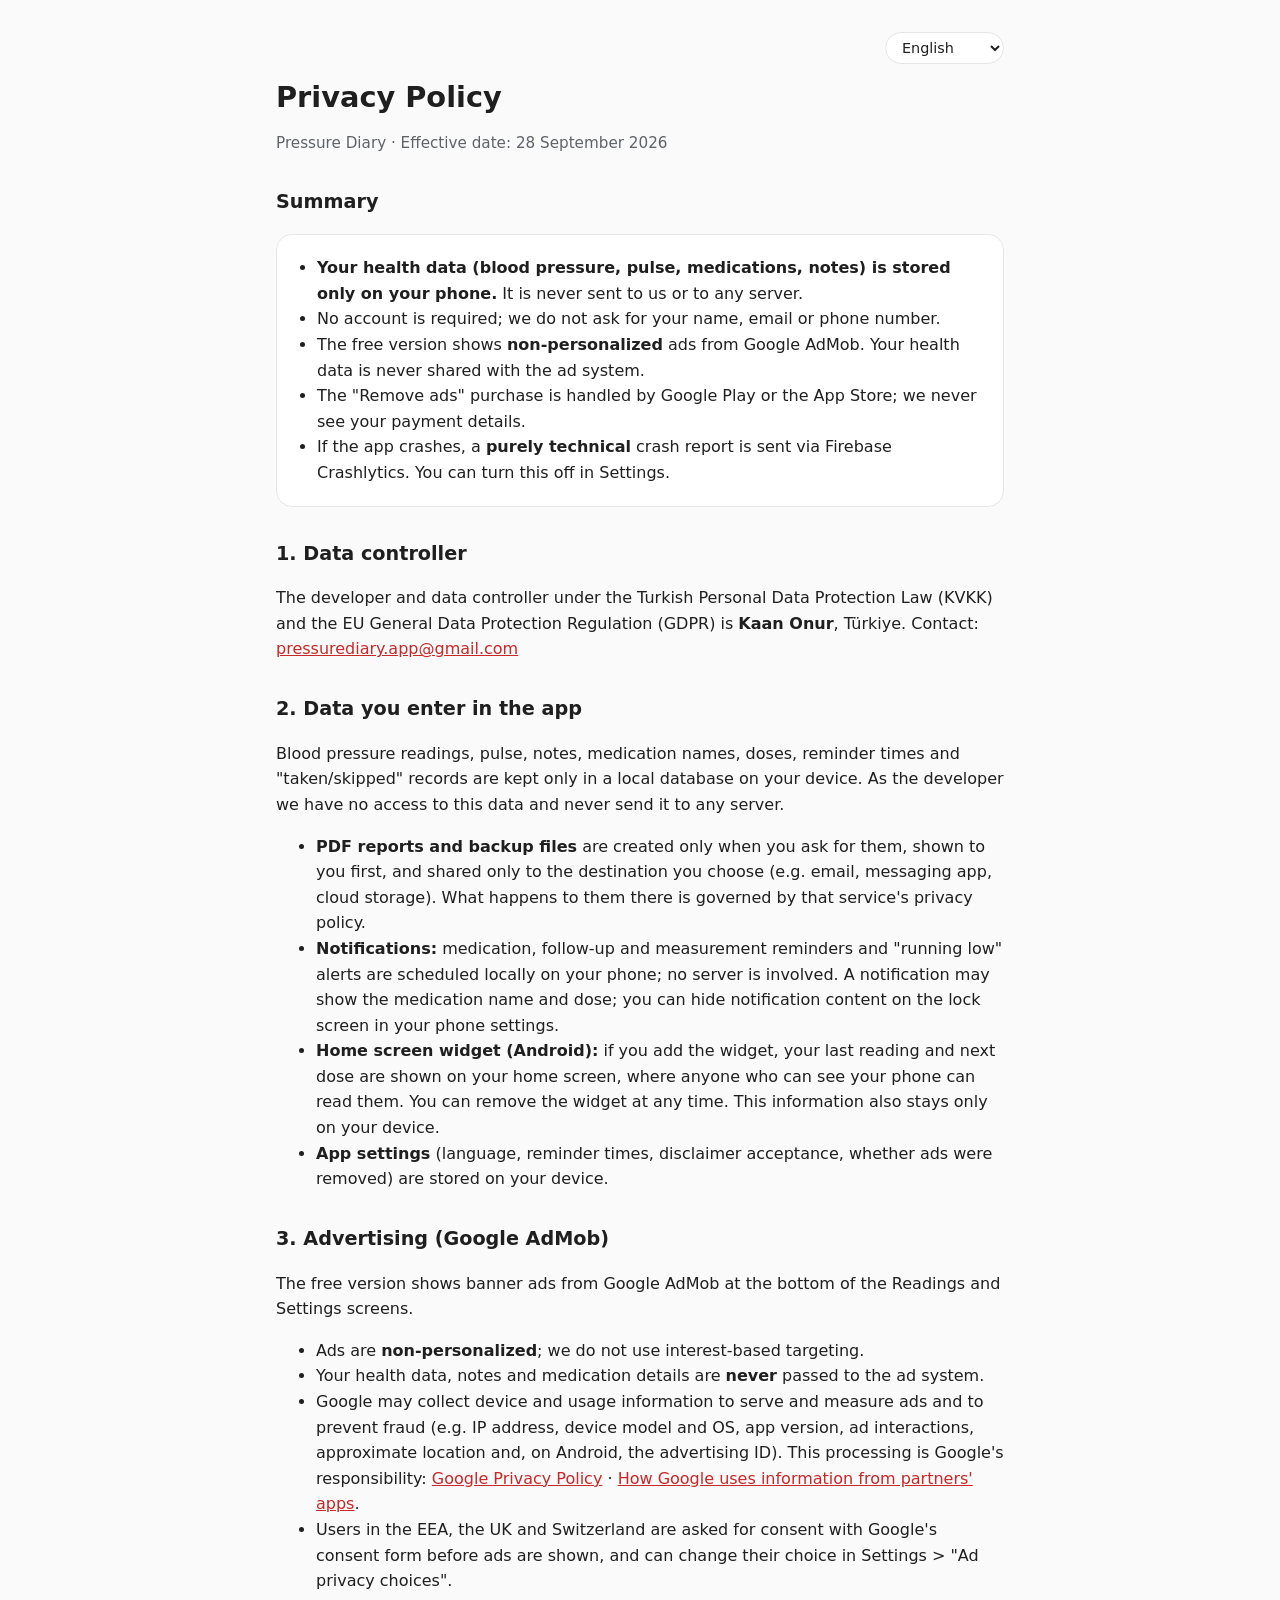
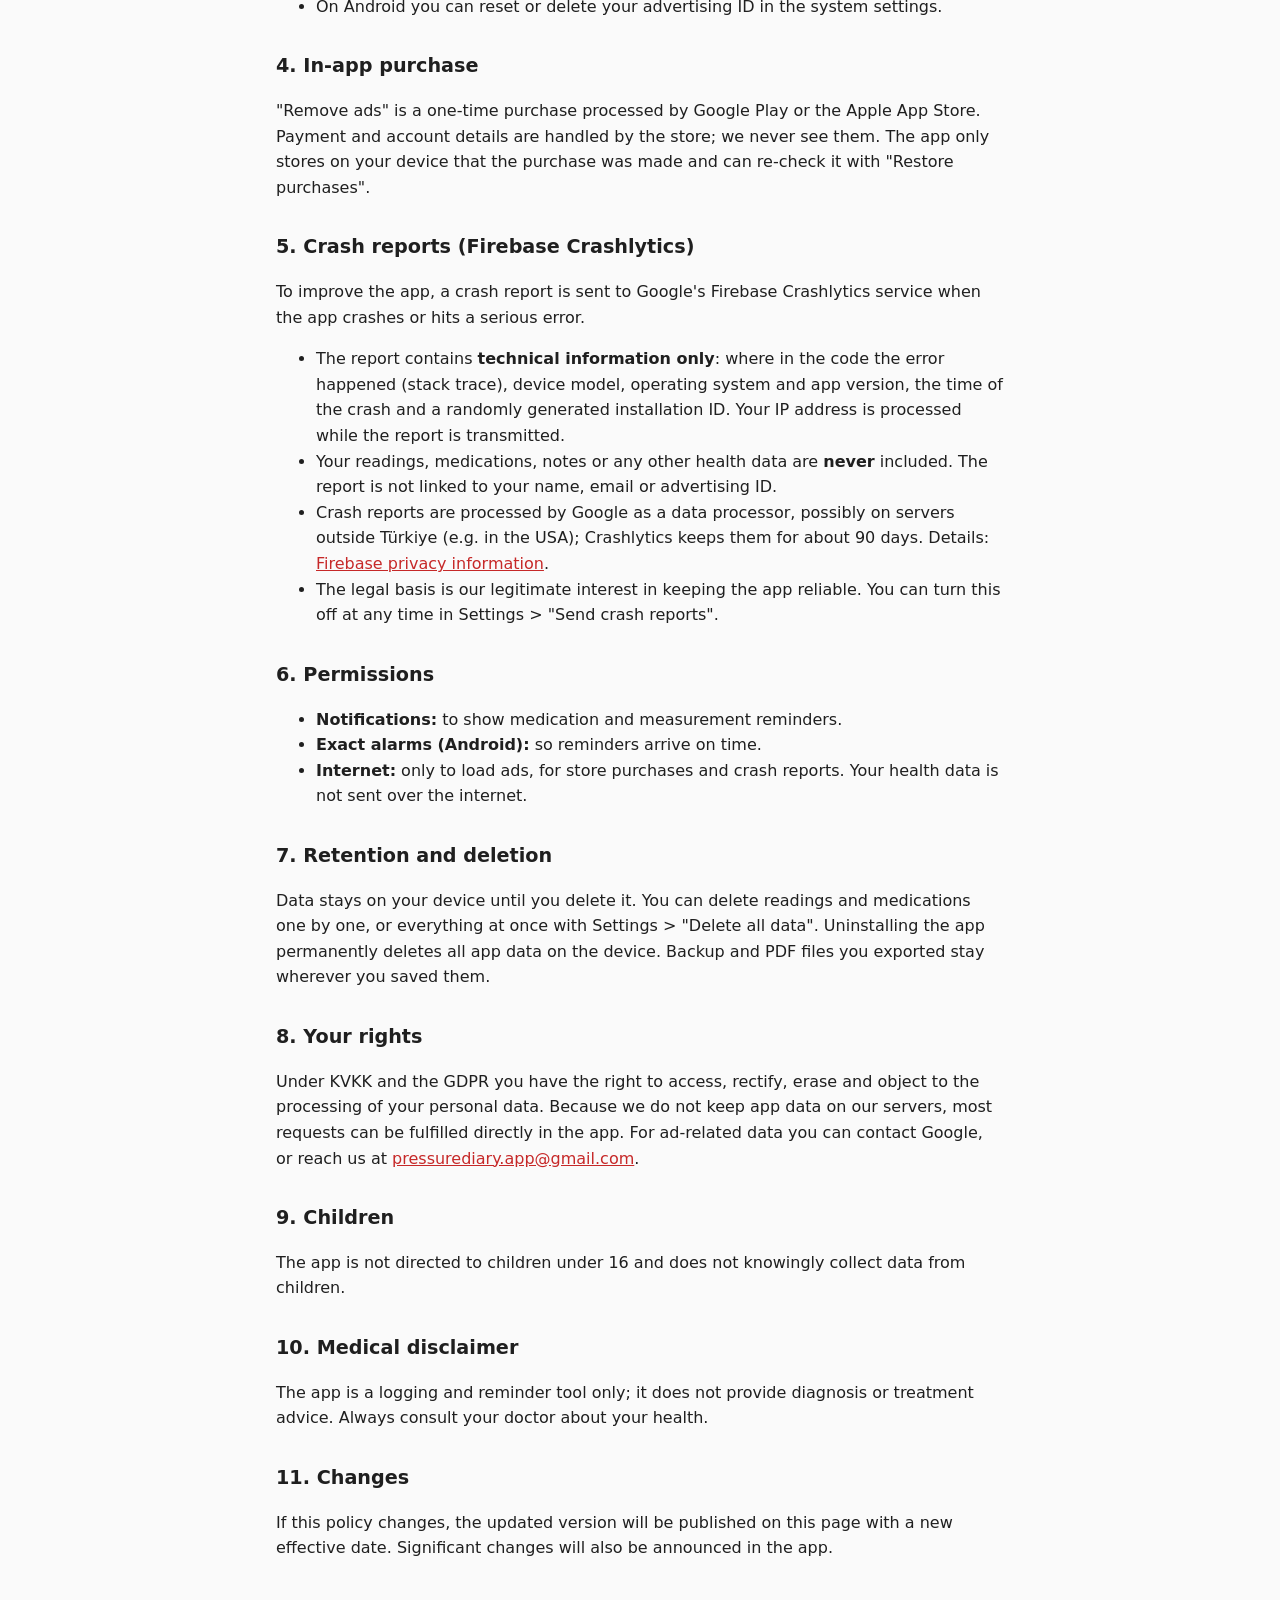
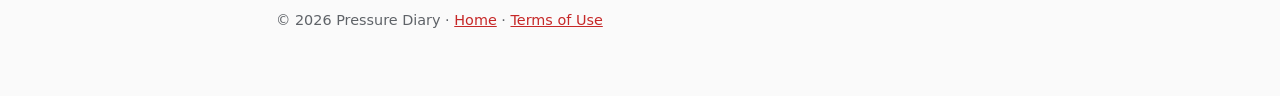
==== commit dcf43a5d: "Terms of Use in 7 languages" ====
--- a/privacy.html
+++ b/privacy.html
@@ -636,7 +636,7 @@
   </section>
 
 
-  <footer>© 2026 Pressure Diary · <a href="./"><span data-lang="tr">Ana sayfa</span><span data-lang="en">Home</span><span data-lang="de">Startseite</span><span data-lang="es">Inicio</span><span data-lang="pt">Início</span><span data-lang="fr">Accueil</span><span data-lang="it">Home</span></a></footer>
+  <footer>© 2026 Pressure Diary · <a href="./"><span data-lang="tr">Ana sayfa</span><span data-lang="en">Home</span><span data-lang="de">Startseite</span><span data-lang="es">Inicio</span><span data-lang="pt">Início</span><span data-lang="fr">Accueil</span><span data-lang="it">Home</span></a> · <a href="terms.html"><span data-lang="tr">Kullanım Koşulları</span><span data-lang="en">Terms of Use</span><span data-lang="de">Nutzungsbedingungen</span><span data-lang="es">Condiciones de uso</span><span data-lang="pt">Termos de Uso</span><span data-lang="fr">Conditions d’utilisation</span><span data-lang="it">Condizioni d’uso</span></a></footer>
 </main>
 </body>
 </html>
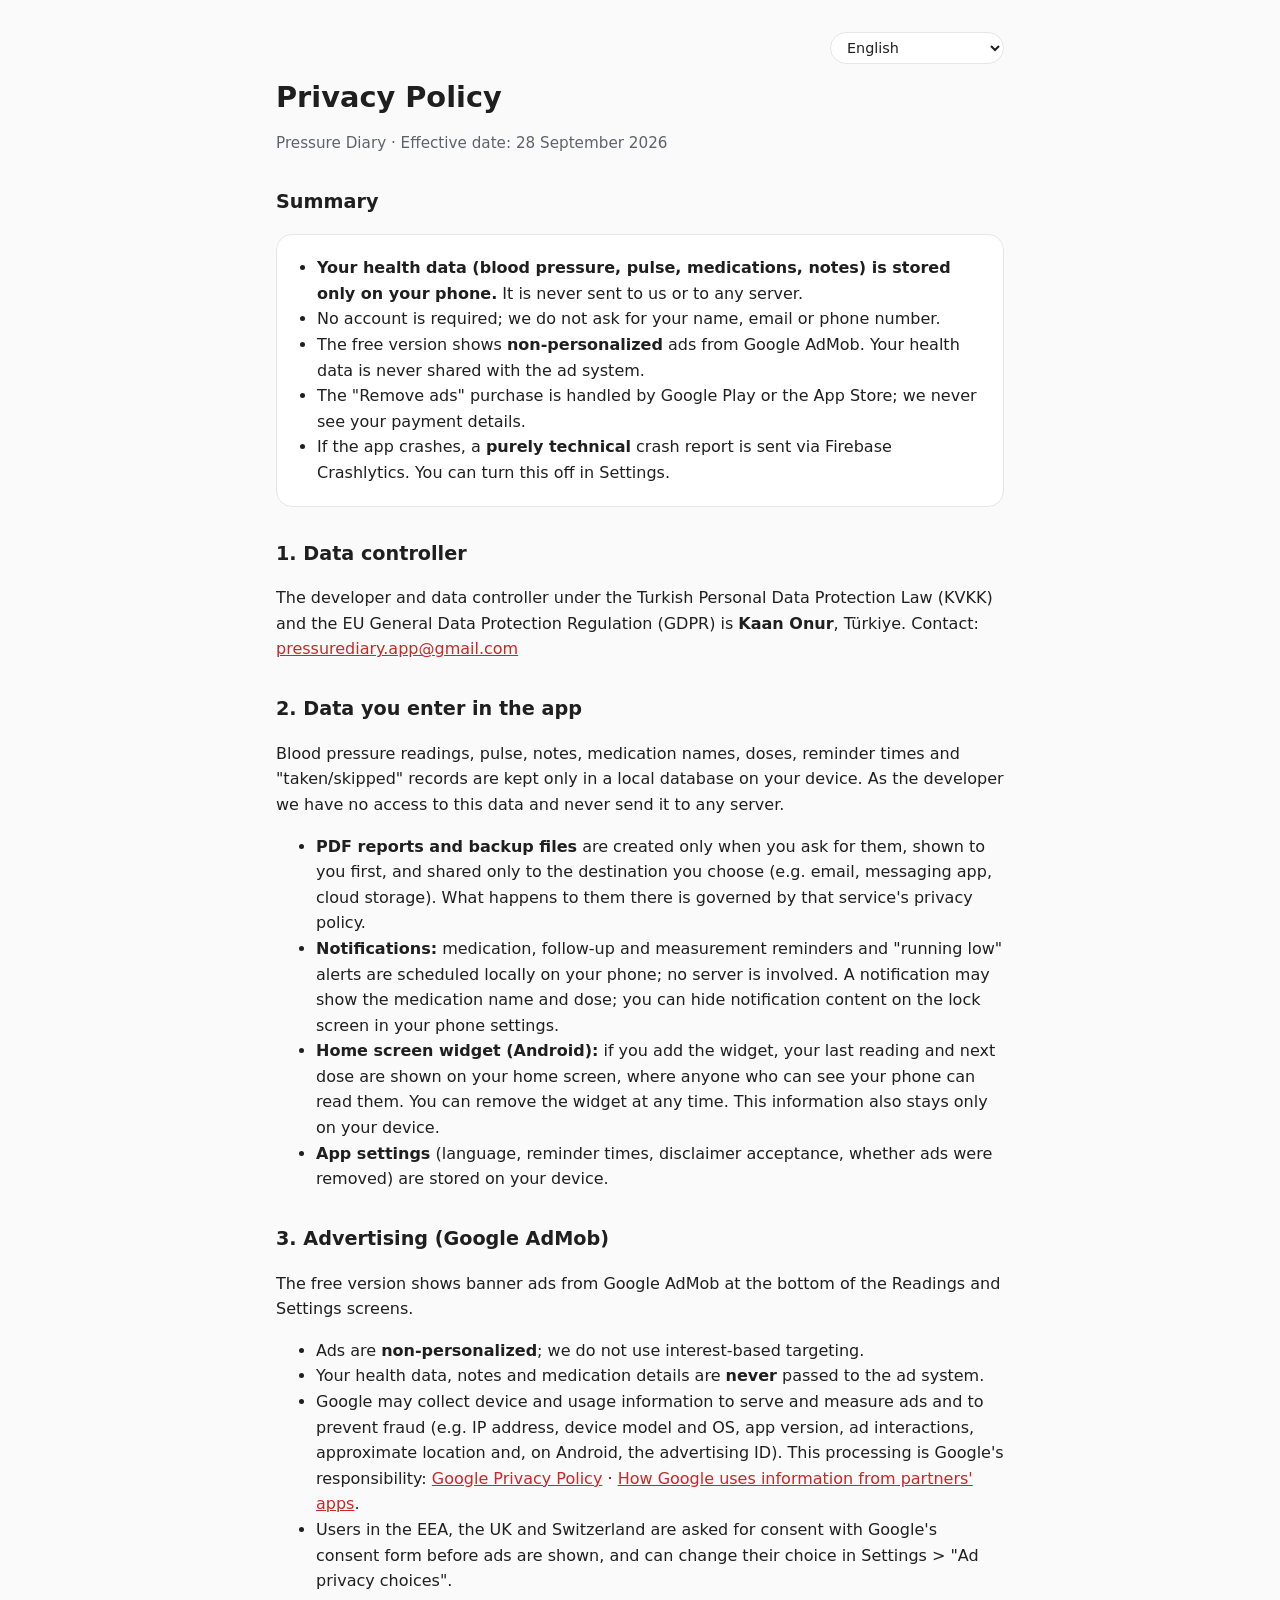
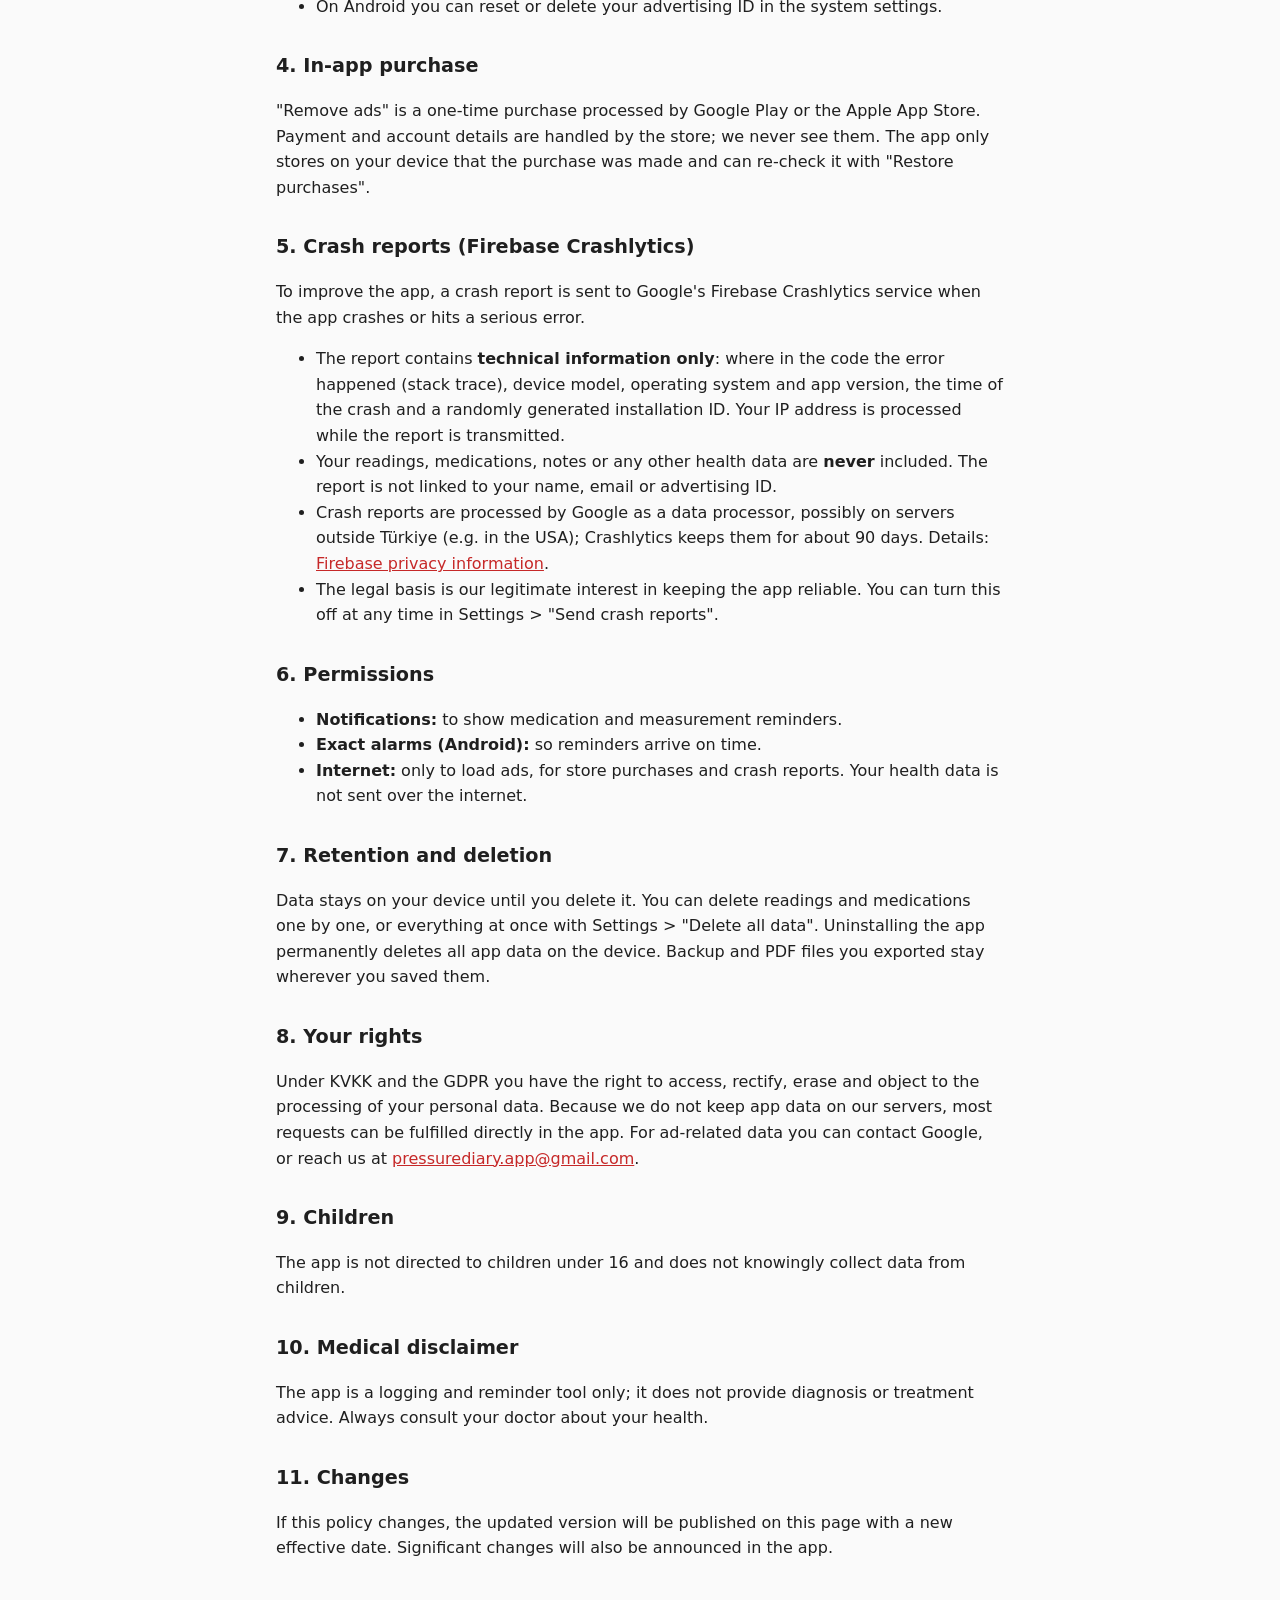
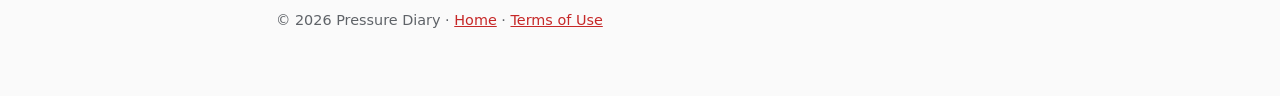
==== commit 827906ef: "Add 10 languages to site: ru, uk, pl, id, hi, ar, ja, ko, vi, nl Home, privacy and terms pages now c" ====
--- a/privacy.html
+++ b/privacy.html
@@ -4,7 +4,17 @@
       data-title-es="Política de privacidad — Diario de Presión"
       data-title-pt="Política de Privacidade — Diário de Pressão"
       data-title-fr="Politique de confidentialité — Journal de Tension"
-      data-title-it="Informativa sulla privacy — Diario della Pressione">
+      data-title-it="Informativa sulla privacy — Diario della Pressione"
+      data-title-ru="Политика конфиденциальности — Дневник давления"
+      data-title-uk="Політика конфіденційності — Щоденник тиску"
+      data-title-pl="Polityka prywatności — Dziennik ciśnienia"
+      data-title-id="Kebijakan Privasi — Catatan Tensi"
+      data-title-hi="गोपनीयता नीति — बीपी डायरी"
+      data-title-ar="سياسة الخصوصية — مفكرة ضغط الدم"
+      data-title-ja="プライバシーポリシー — 血圧手帳"
+      data-title-ko="개인정보 처리방침 — 혈압 수첩"
+      data-title-vi="Chính sách quyền riêng tư — Nhật ký huyết áp"
+      data-title-nl="Privacybeleid — Bloeddrukdagboek">
 <head>
   <meta charset="utf-8">
   <meta name="viewport" content="width=device-width, initial-scale=1">
@@ -23,9 +33,19 @@
       <option value="pt">Português</option>
       <option value="fr">Français</option>
       <option value="it">Italiano</option>
+      <option value="ru">Русский</option>
+      <option value="uk">Українська</option>
+      <option value="pl">Polski</option>
+      <option value="id">Bahasa Indonesia</option>
+      <option value="hi">हिन्दी</option>
+      <option value="ar">العربية</option>
+      <option value="ja">日本語</option>
+      <option value="ko">한국어</option>
+      <option value="vi">Tiếng Việt</option>
+      <option value="nl">Nederlands</option>
     </select>
   </div>
-  <h1><span data-lang="tr">Gizlilik Politikası</span><span data-lang="en">Privacy Policy</span><span data-lang="de">Datenschutzerklärung</span><span data-lang="es">Política de privacidad</span><span data-lang="pt">Política de Privacidade</span><span data-lang="fr">Politique de confidentialité</span><span data-lang="it">Informativa sulla privacy</span></h1>
+  <h1><span data-lang="tr">Gizlilik Politikası</span><span data-lang="en">Privacy Policy</span><span data-lang="de">Datenschutzerklärung</span><span data-lang="es">Política de privacidad</span><span data-lang="pt">Política de Privacidade</span><span data-lang="fr">Politique de confidentialité</span><span data-lang="it">Informativa sulla privacy</span><span data-lang="ru">Политика конфиденциальности</span><span data-lang="uk">Політика конфіденційності</span><span data-lang="pl">Polityka prywatności</span><span data-lang="id">Kebijakan Privasi</span><span data-lang="hi">गोपनीयता नीति</span><span data-lang="ar">سياسة الخصوصية</span><span data-lang="ja">プライバシーポリシー</span><span data-lang="ko">개인정보 처리방침</span><span data-lang="vi">Chính sách quyền riêng tư</span><span data-lang="nl">Privacybeleid</span></h1>
   <p class="muted" data-lang="tr">Tansiyon Takip · Yürürlük tarihi: 28.09.2026</p>
   <p class="muted" data-lang="en">Pressure Diary · Effective date: 28 September 2026</p>
   <p class="muted" data-lang="de">Blutdruck-Tagebuch · Gültig ab: 28. September 2026</p>
@@ -33,6 +53,16 @@
   <p class="muted" data-lang="pt">Diário de Pressão · Data de vigência: 28 de setembro de 2026</p>
   <p class="muted" data-lang="fr">Journal de Tension · Date d’entrée en vigueur : 28 septembre 2026</p>
   <p class="muted" data-lang="it">Diario della Pressione · Data di entrata in vigore: 28 settembre 2026</p>
+  <p class="muted" data-lang="ru">Дневник давления · Дата вступления в силу: 28 сентября 2026 г.</p>
+  <p class="muted" data-lang="uk">Щоденник тиску · Дата набрання чинності: 28 вересня 2026 р.</p>
+  <p class="muted" data-lang="pl">Dziennik ciśnienia · Data wejścia w życie: 28 września 2026 r.</p>
+  <p class="muted" data-lang="id">Catatan Tensi · Tanggal berlaku: 28 September 2026</p>
+  <p class="muted" data-lang="hi">बीपी डायरी · प्रभावी तिथि: 28 सितंबर 2026</p>
+  <p class="muted" data-lang="ar">مفكرة ضغط الدم · تاريخ السريان: 28 سبتمبر 2026</p>
+  <p class="muted" data-lang="ja">血圧手帳 · 施行日：2026年9月28日</p>
+  <p class="muted" data-lang="ko">혈압 수첩 · 시행일: 2026년 9월 28일</p>
+  <p class="muted" data-lang="vi">Nhật ký huyết áp · Ngày hiệu lực: 28 tháng 9 năm 2026</p>
+  <p class="muted" data-lang="nl">Bloeddrukdagboek · Ingangsdatum: 28 september 2026</p>
 
   <!-- ===================================================== TÜRKÇE -->
   <section id="tr" data-lang="tr">
@@ -635,8 +665,868 @@
     <p>Se la presente informativa viene modificata, la versione aggiornata sarà pubblicata su questa pagina con una nuova data di entrata in vigore. Le modifiche significative saranno inoltre comunicate nell’app.</p>
   </section>
 
-
-  <footer>© 2026 Pressure Diary · <a href="./"><span data-lang="tr">Ana sayfa</span><span data-lang="en">Home</span><span data-lang="de">Startseite</span><span data-lang="es">Inicio</span><span data-lang="pt">Início</span><span data-lang="fr">Accueil</span><span data-lang="it">Home</span></a> · <a href="terms.html"><span data-lang="tr">Kullanım Koşulları</span><span data-lang="en">Terms of Use</span><span data-lang="de">Nutzungsbedingungen</span><span data-lang="es">Condiciones de uso</span><span data-lang="pt">Termos de Uso</span><span data-lang="fr">Conditions d’utilisation</span><span data-lang="it">Condizioni d’uso</span></a></footer>
+  <!-- ===================================================== РУССКИЙ -->
+  <section id="ru" data-lang="ru">
+    <p class="muted"><em>Это перевод. В случае расхождений преимущественную силу имеет английская версия.</em></p>
+    <h2>Кратко</h2>
+    <div class="card">
+      <ul>
+        <li><strong>Ваши данные о здоровье (давление, пульс, лекарства, заметки) хранятся только на вашем телефоне.</strong> Они никогда не отправляются нам или на какой-либо сервер.</li>
+        <li>Аккаунт не нужен; мы не запрашиваем ваше имя, e-mail или номер телефона.</li>
+        <li>В бесплатной версии показывается <strong>неперсонализированная</strong> реклама Google AdMob. Ваши данные о здоровье никогда не передаются рекламной системе.</li>
+        <li>Покупка «Убрать рекламу» обрабатывается Google Play или App Store; мы никогда не видим ваши платёжные данные.</li>
+        <li>При сбое приложения через Firebase Crashlytics отправляется <strong>чисто технический</strong> отчёт о сбое. Это можно отключить в настройках.</li>
+      </ul>
+    </div>
+
+    <h2>1. Оператор данных</h2>
+    <p>Разработчиком и оператором данных в соответствии с законом Турции о защите персональных данных (KVKK) и Общим регламентом ЕС по защите данных (GDPR) является
+      <strong>Kaan Onur</strong>, Турция. Контакт: <a href="mailto:pressurediary.app@gmail.com">pressurediary.app@gmail.com</a></p>
+
+    <h2>2. Данные, которые вы вводите в приложении</h2>
+    <p>Измерения давления, пульс, заметки, названия лекарств, дозы, время напоминаний и записи «принято/пропущено» хранятся только в локальной
+      базе данных на вашем устройстве. У нас как у разработчика нет доступа к этим данным, и мы никогда не отправляем их на сервер.</p>
+    <ul>
+      <li><strong>PDF-отчёты и файлы резервных копий</strong> создаются только по вашему запросу, сначала показываются вам и отправляются только туда, куда вы выберете
+        (например, e-mail, мессенджер, облачное хранилище). Дальнейшая обработка там регулируется политикой конфиденциальности этого сервиса.</li>
+      <li><strong>Уведомления:</strong> напоминания о лекарствах, повторные напоминания, напоминания об измерениях и предупреждения «заканчивается» планируются локально на телефоне; сервер не используется. Уведомление может показывать название и дозу лекарства; скрыть содержимое уведомлений на экране блокировки можно в настройках телефона.</li>
+      <li><strong>Виджет на главном экране (Android):</strong> если вы добавите виджет, последнее измерение и следующий приём будут видны на главном экране всем, кто видит ваш телефон. Виджет можно удалить в любой момент. Эта информация тоже остаётся только на устройстве.</li>
+      <li><strong>Настройки приложения</strong> (язык, время напоминаний, принятие предупреждения, отключена ли реклама) хранятся на вашем устройстве.</li>
+    </ul>
+
+    <h2>3. Реклама (Google AdMob)</h2>
+    <p>В бесплатной версии показываются рекламные баннеры Google AdMob внизу экранов «Измерения» и «Настройки».</p>
+    <ul>
+      <li>Реклама <strong>неперсонализированная</strong>; мы не используем таргетинг по интересам.</li>
+      <li>Ваши данные о здоровье, заметки и сведения о лекарствах <strong>никогда</strong> не передаются рекламной системе.</li>
+      <li>Google может собирать сведения об устройстве и использовании для показа и измерения рекламы и предотвращения мошенничества
+        (например, IP-адрес, модель устройства и ОС, версия приложения, взаимодействие с рекламой, приблизительное местоположение и, на Android, рекламный идентификатор).
+        За эту обработку отвечает Google:
+        <a href="https://policies.google.com/privacy">Политика конфиденциальности Google</a> ·
+        <a href="https://policies.google.com/technologies/partner-sites">Как Google использует информацию из приложений партнёров</a>.</li>
+      <li>Пользователей в ЕЭЗ, Великобритании и Швейцарии перед показом рекламы просят дать согласие через форму Google;
+        выбор можно изменить в Настройки &gt; «Настройки конфиденциальности рекламы».</li>
+      <li>На Android рекламный идентификатор можно сбросить или удалить в настройках системы.</li>
+    </ul>
+
+    <h2>4. Покупки в приложении</h2>
+    <p>«Убрать рекламу» — разовая покупка, которую обрабатывает Google Play или Apple App Store. Платёжные и учётные данные обрабатывает магазин;
+      мы их никогда не видим. Приложение лишь сохраняет на устройстве факт покупки и может проверить его снова через «Восстановить покупки».</p>
+
+    <h2>5. Отчёты о сбоях (Firebase Crashlytics)</h2>
+    <p>Чтобы улучшать приложение, при сбое или серьёзной ошибке отчёт отправляется в сервис Google Firebase Crashlytics.</p>
+    <ul>
+      <li>Отчёт содержит <strong>только технические сведения</strong>: где в коде произошла ошибка (трассировка стека), модель устройства, операционная система и версия приложения,
+        время сбоя и случайно созданный идентификатор установки. При передаче отчёта обрабатывается ваш IP-адрес.</li>
+      <li>Ваши измерения, лекарства, заметки и другие данные о здоровье <strong>никогда</strong> не включаются. Отчёт не связан с вашим именем, e-mail или рекламным идентификатором.</li>
+      <li>Отчёты обрабатывает Google как обработчик данных, возможно на серверах за пределами Турции (например, в США); Crashlytics хранит их около 90 дней.
+        Подробнее: <a href="https://firebase.google.com/support/privacy">информация о конфиденциальности Firebase</a>.</li>
+      <li>Правовое основание — наш законный интерес в надёжной работе приложения.
+        Это можно в любой момент отключить в Настройки &gt; «Отправлять отчёты о сбоях».</li>
+    </ul>
+
+    <h2>6. Разрешения</h2>
+    <ul>
+      <li><strong>Уведомления:</strong> для напоминаний о лекарствах и измерениях.</li>
+      <li><strong>Точные будильники (Android):</strong> чтобы напоминания приходили вовремя.</li>
+      <li><strong>Интернет:</strong> только для загрузки рекламы, покупок в магазине и отчётов о сбоях. Ваши данные о здоровье через интернет не передаются.</li>
+    </ul>
+
+    <h2>7. Хранение и удаление</h2>
+    <p>Данные хранятся на устройстве, пока вы их не удалите. Измерения и лекарства можно удалять по одному или все сразу через Настройки &gt; «Удалить все данные».
+      Удаление приложения безвозвратно удаляет все его данные на устройстве. Экспортированные резервные копии и PDF-файлы остаются там, где вы их сохранили.</p>
+
+    <h2>8. Ваши права</h2>
+    <p>По KVKK и GDPR вы имеете право на доступ к своим персональным данным, их исправление, удаление и возражение против их обработки.
+      Поскольку мы не храним данные приложения на своих серверах, большинство запросов можно выполнить прямо в приложении.
+      По вопросам данных, связанных с рекламой, можно обратиться в Google или написать нам: <a href="mailto:pressurediary.app@gmail.com">pressurediary.app@gmail.com</a>.</p>
+
+    <h2>9. Дети</h2>
+    <p>Приложение не предназначено для детей младше 16 лет и сознательно не собирает данные детей.</p>
+
+    <h2>10. Медицинская оговорка</h2>
+    <p>Приложение — только инструмент для записей и напоминаний; оно не ставит диагноз и не даёт рекомендаций по лечению. По вопросам здоровья всегда консультируйтесь с врачом.</p>
+
+    <h2>11. Изменения</h2>
+    <p>Если политика изменится, обновлённая версия будет опубликована на этой странице с новой датой вступления в силу. О существенных изменениях также будет сообщено в приложении.</p>
+  </section>
+
+  <!-- ===================================================== УКРАЇНСЬКА -->
+  <section id="uk" data-lang="uk">
+    <p class="muted"><em>Це переклад. У разі розбіжностей переважну силу має англійська версія.</em></p>
+    <h2>Коротко</h2>
+    <div class="card">
+      <ul>
+        <li><strong>Ваші дані про здоров'я (тиск, пульс, ліки, нотатки) зберігаються лише на вашому телефоні.</strong> Вони ніколи не надсилаються нам або на будь-який сервер.</li>
+        <li>Обліковий запис не потрібен; ми не запитуємо ваше ім'я, e-mail чи номер телефону.</li>
+        <li>У безкоштовній версії показується <strong>неперсоналізована</strong> реклама Google AdMob. Ваші дані про здоров'я ніколи не передаються рекламній системі.</li>
+        <li>Покупку «Прибрати рекламу» обробляє Google Play або App Store; ми ніколи не бачимо ваших платіжних даних.</li>
+        <li>У разі збою застосунку через Firebase Crashlytics надсилається <strong>суто технічний</strong> звіт про збій. Це можна вимкнути в налаштуваннях.</li>
+      </ul>
+    </div>
+
+    <h2>1. Володілець даних</h2>
+    <p>Розробником і володільцем даних відповідно до закону Туреччини про захист персональних даних (KVKK) та Загального регламенту ЄС про захист даних (GDPR) є
+      <strong>Kaan Onur</strong>, Туреччина. Контакт: <a href="mailto:pressurediary.app@gmail.com">pressurediary.app@gmail.com</a></p>
+
+    <h2>2. Дані, які ви вводите в застосунку</h2>
+    <p>Вимірювання тиску, пульс, нотатки, назви ліків, дози, час нагадувань і записи «прийнято/пропущено» зберігаються лише в локальній
+      базі даних на вашому пристрої. Ми як розробник не маємо доступу до цих даних і ніколи не надсилаємо їх на сервер.</p>
+    <ul>
+      <li><strong>PDF-звіти та файли резервних копій</strong> створюються лише на ваш запит, спершу показуються вам і надсилаються лише туди, куди ви оберете
+        (наприклад, e-mail, месенджер, хмарне сховище). Подальша обробка там регулюється політикою конфіденційності цього сервісу.</li>
+      <li><strong>Сповіщення:</strong> нагадування про ліки, повторні нагадування, нагадування про вимірювання та попередження «закінчується» плануються локально на телефоні; сервер не використовується. Сповіщення може показувати назву та дозу ліків; приховати вміст сповіщень на екрані блокування можна в налаштуваннях телефону.</li>
+      <li><strong>Віджет на головному екрані (Android):</strong> якщо ви додасте віджет, останнє вимірювання та наступний прийом буде видно на головному екрані всім, хто бачить ваш телефон. Віджет можна видалити будь-коли. Ця інформація також залишається лише на пристрої.</li>
+      <li><strong>Налаштування застосунку</strong> (мова, час нагадувань, прийняття застереження, чи прибрано рекламу) зберігаються на вашому пристрої.</li>
+    </ul>
+
+    <h2>3. Реклама (Google AdMob)</h2>
+    <p>У безкоштовній версії показуються рекламні банери Google AdMob унизу екранів «Вимірювання» та «Налаштування».</p>
+    <ul>
+      <li>Реклама <strong>неперсоналізована</strong>; ми не використовуємо таргетинг за інтересами.</li>
+      <li>Ваші дані про здоров'я, нотатки та відомості про ліки <strong>ніколи</strong> не передаються рекламній системі.</li>
+      <li>Google може збирати відомості про пристрій і використання для показу й вимірювання реклами та запобігання шахрайству
+        (наприклад, IP-адресу, модель пристрою та ОС, версію застосунку, взаємодію з рекламою, приблизне місцезнаходження і, на Android, рекламний ідентифікатор).
+        За цю обробку відповідає Google:
+        <a href="https://policies.google.com/privacy">Політика конфіденційності Google</a> ·
+        <a href="https://policies.google.com/technologies/partner-sites">Як Google використовує інформацію із застосунків партнерів</a>.</li>
+      <li>Користувачів у ЄЕЗ, Великій Британії та Швейцарії перед показом реклами просять надати згоду через форму Google;
+        вибір можна змінити в Налаштування &gt; «Налаштування конфіденційності реклами».</li>
+      <li>На Android рекламний ідентифікатор можна скинути або видалити в налаштуваннях системи.</li>
+    </ul>
+
+    <h2>4. Покупки в застосунку</h2>
+    <p>«Прибрати рекламу» — одноразова покупка, яку обробляє Google Play або Apple App Store. Платіжні та облікові дані обробляє магазин;
+      ми їх ніколи не бачимо. Застосунок лише зберігає на пристрої факт покупки і може перевірити його знову через «Відновити покупки».</p>
+
+    <h2>5. Звіти про збої (Firebase Crashlytics)</h2>
+    <p>Щоб покращувати застосунок, у разі збою або серйозної помилки звіт надсилається до сервісу Google Firebase Crashlytics.</p>
+    <ul>
+      <li>Звіт містить <strong>лише технічні відомості</strong>: де в коді сталася помилка (трасування стека), модель пристрою, операційну систему та версію застосунку,
+        час збою і випадково створений ідентифікатор встановлення. Під час передавання звіту обробляється ваша IP-адреса.</li>
+      <li>Ваші вимірювання, ліки, нотатки та інші дані про здоров'я <strong>ніколи</strong> не включаються. Звіт не пов'язаний з вашим ім'ям, e-mail чи рекламним ідентифікатором.</li>
+      <li>Звіти обробляє Google як розпорядник даних, можливо на серверах за межами Туреччини (наприклад, у США); Crashlytics зберігає їх близько 90 днів.
+        Докладніше: <a href="https://firebase.google.com/support/privacy">інформація про конфіденційність Firebase</a>.</li>
+      <li>Правова підстава — наш законний інтерес у надійній роботі застосунку.
+        Це можна будь-коли вимкнути в Налаштування &gt; «Надсилати звіти про збої».</li>
+    </ul>
+
+    <h2>6. Дозволи</h2>
+    <ul>
+      <li><strong>Сповіщення:</strong> для нагадувань про ліки та вимірювання.</li>
+      <li><strong>Точні будильники (Android):</strong> щоб нагадування приходили вчасно.</li>
+      <li><strong>Інтернет:</strong> лише для завантаження реклами, покупок у магазині та звітів про збої. Ваші дані про здоров'я через інтернет не передаються.</li>
+    </ul>
+
+    <h2>7. Зберігання та видалення</h2>
+    <p>Дані зберігаються на пристрої, доки ви їх не видалите. Вимірювання та ліки можна видаляти по одному або всі одразу через Налаштування &gt; «Видалити всі дані».
+      Видалення застосунку безповоротно видаляє всі його дані на пристрої. Експортовані резервні копії та PDF-файли залишаються там, де ви їх зберегли.</p>
+
+    <h2>8. Ваші права</h2>
+    <p>Відповідно до KVKK і GDPR ви маєте право на доступ до своїх персональних даних, їх виправлення, видалення та заперечення проти їх обробки.
+      Оскільки ми не зберігаємо дані застосунку на своїх серверах, більшість запитів можна виконати просто в застосунку.
+      З питань даних, пов'язаних з рекламою, можна звернутися до Google або написати нам: <a href="mailto:pressurediary.app@gmail.com">pressurediary.app@gmail.com</a>.</p>
+
+    <h2>9. Діти</h2>
+    <p>Застосунок не призначений для дітей до 16 років і свідомо не збирає дані дітей.</p>
+
+    <h2>10. Медичне застереження</h2>
+    <p>Застосунок — лише інструмент для записів і нагадувань; він не ставить діагноз і не дає рекомендацій щодо лікування. З питань здоров'я завжди консультуйтеся з лікарем.</p>
+
+    <h2>11. Зміни</h2>
+    <p>Якщо політика зміниться, оновлену версію буде опубліковано на цій сторінці з новою датою набрання чинності. Про суттєві зміни також буде повідомлено в застосунку.</p>
+  </section>
+
+  <!-- ===================================================== POLSKI -->
+  <section id="pl" data-lang="pl">
+    <p class="muted"><em>To jest tłumaczenie. W razie rozbieżności rozstrzygająca jest wersja angielska.</em></p>
+    <h2>W skrócie</h2>
+    <div class="card">
+      <ul>
+        <li><strong>Twoje dane o zdrowiu (ciśnienie, tętno, leki, notatki) są przechowywane wyłącznie w Twoim telefonie.</strong> Nigdy nie są wysyłane do nas ani na żaden serwer.</li>
+        <li>Konto nie jest potrzebne; nie prosimy o imię, e-mail ani numer telefonu.</li>
+        <li>Wersja bezpłatna wyświetla <strong>niespersonalizowane</strong> reklamy Google AdMob. Twoje dane o zdrowiu nigdy nie są udostępniane systemowi reklamowemu.</li>
+        <li>Zakup „Usuń reklamy” obsługuje Google Play lub App Store; nigdy nie widzimy Twoich danych płatniczych.</li>
+        <li>Gdy aplikacja ulegnie awarii, przez Firebase Crashlytics wysyłany jest <strong>czysto techniczny</strong> raport o awarii. Możesz to wyłączyć w ustawieniach.</li>
+      </ul>
+    </div>
+
+    <h2>1. Administrator danych</h2>
+    <p>Twórcą aplikacji i administratorem danych w rozumieniu tureckiej ustawy o ochronie danych osobowych (KVKK) oraz unijnego RODO (GDPR) jest
+      <strong>Kaan Onur</strong>, Turcja. Kontakt: <a href="mailto:pressurediary.app@gmail.com">pressurediary.app@gmail.com</a></p>
+
+    <h2>2. Dane wprowadzane w aplikacji</h2>
+    <p>Pomiary ciśnienia, tętno, notatki, nazwy leków, dawki, godziny przypomnień oraz zapisy „przyjęto/pominięto” są przechowywane wyłącznie w lokalnej
+      bazie danych na Twoim urządzeniu. Jako twórca nie mamy do nich dostępu i nigdy nie wysyłamy ich na żaden serwer.</p>
+    <ul>
+      <li><strong>Raporty PDF i pliki kopii zapasowych</strong> powstają tylko na Twoje żądanie, najpierw są Ci pokazywane i udostępniane wyłącznie tam, gdzie wybierzesz
+        (np. e-mail, komunikator, chmura). Dalsze przetwarzanie podlega polityce prywatności danej usługi.</li>
+      <li><strong>Powiadomienia:</strong> przypomnienia o lekach, ponowne przypomnienia, przypomnienia o pomiarach i ostrzeżenia „kończy się” są planowane lokalnie w telefonie; serwer nie bierze w tym udziału. Powiadomienie może pokazywać nazwę i dawkę leku; treść powiadomień na ekranie blokady możesz ukryć w ustawieniach telefonu.</li>
+      <li><strong>Widżet na ekranie głównym (Android):</strong> jeśli dodasz widżet, ostatni pomiar i następna dawka będą widoczne na ekranie głównym dla każdego, kto widzi Twój telefon. Widżet możesz usunąć w każdej chwili. Te informacje również pozostają tylko na urządzeniu.</li>
+      <li><strong>Ustawienia aplikacji</strong> (język, godziny przypomnień, akceptacja zastrzeżenia, czy usunięto reklamy) są przechowywane na Twoim urządzeniu.</li>
+    </ul>
+
+    <h2>3. Reklamy (Google AdMob)</h2>
+    <p>Wersja bezpłatna wyświetla banery reklamowe Google AdMob na dole ekranów „Pomiary” i „Ustawienia”.</p>
+    <ul>
+      <li>Reklamy są <strong>niespersonalizowane</strong>; nie stosujemy targetowania według zainteresowań.</li>
+      <li>Twoje dane o zdrowiu, notatki i informacje o lekach <strong>nigdy</strong> nie są przekazywane systemowi reklamowemu.</li>
+      <li>Google może zbierać informacje o urządzeniu i korzystaniu z aplikacji, aby wyświetlać i mierzyć reklamy oraz zapobiegać oszustwom
+        (np. adres IP, model urządzenia i system, wersję aplikacji, interakcje z reklamami, przybliżoną lokalizację, a na Androidzie identyfikator reklamowy).
+        Za to przetwarzanie odpowiada Google:
+        <a href="https://policies.google.com/privacy">Polityka prywatności Google</a> ·
+        <a href="https://policies.google.com/technologies/partner-sites">Jak Google wykorzystuje informacje z aplikacji partnerów</a>.</li>
+      <li>Użytkownicy w EOG, Wielkiej Brytanii i Szwajcarii są przed wyświetleniem reklam proszeni o zgodę w formularzu Google
+        i mogą zmienić wybór w Ustawienia &gt; „Ustawienia prywatności reklam”.</li>
+      <li>Na Androidzie identyfikator reklamowy można zresetować lub usunąć w ustawieniach systemu.</li>
+    </ul>
+
+    <h2>4. Zakupy w aplikacji</h2>
+    <p>„Usuń reklamy” to jednorazowy zakup obsługiwany przez Google Play lub Apple App Store. Dane płatności i konta obsługuje sklep;
+      my nigdy ich nie widzimy. Aplikacja zapisuje na urządzeniu jedynie informację o zakupie i może ją ponownie sprawdzić przez „Przywróć zakupy”.</p>
+
+    <h2>5. Raporty o awariach (Firebase Crashlytics)</h2>
+    <p>Aby ulepszać aplikację, w razie awarii lub poważnego błędu raport jest wysyłany do usługi Google Firebase Crashlytics.</p>
+    <ul>
+      <li>Raport zawiera <strong>wyłącznie informacje techniczne</strong>: miejsce błędu w kodzie (ślad stosu), model urządzenia, system operacyjny i wersję aplikacji,
+        czas awarii oraz losowo wygenerowany identyfikator instalacji. Podczas przesyłania raportu przetwarzany jest Twój adres IP.</li>
+      <li>Twoje pomiary, leki, notatki ani inne dane o zdrowiu <strong>nigdy</strong> nie są dołączane. Raport nie jest powiązany z Twoim imieniem, e-mailem ani identyfikatorem reklamowym.</li>
+      <li>Raporty przetwarza Google jako podmiot przetwarzający, możliwie na serwerach poza Turcją (np. w USA); Crashlytics przechowuje je około 90 dni.
+        Szczegóły: <a href="https://firebase.google.com/support/privacy">informacje o prywatności Firebase</a>.</li>
+      <li>Podstawą prawną jest nasz prawnie uzasadniony interes w niezawodnym działaniu aplikacji.
+        Możesz to w każdej chwili wyłączyć w Ustawienia &gt; „Wysyłaj raporty o awariach”.</li>
+    </ul>
+
+    <h2>6. Uprawnienia</h2>
+    <ul>
+      <li><strong>Powiadomienia:</strong> do przypomnień o lekach i pomiarach.</li>
+      <li><strong>Dokładne alarmy (Android):</strong> aby przypomnienia przychodziły na czas.</li>
+      <li><strong>Internet:</strong> tylko do wczytywania reklam, zakupów w sklepie i raportów o awariach. Twoje dane o zdrowiu nie są przesyłane przez internet.</li>
+    </ul>
+
+    <h2>7. Przechowywanie i usuwanie</h2>
+    <p>Dane pozostają na urządzeniu, dopóki ich nie usuniesz. Pomiary i leki możesz usuwać pojedynczo albo wszystkie naraz przez Ustawienia &gt; „Usuń wszystkie dane”.
+      Odinstalowanie aplikacji trwale usuwa wszystkie jej dane z urządzenia. Wyeksportowane kopie zapasowe i pliki PDF pozostają tam, gdzie je zapisałeś.</p>
+
+    <h2>8. Twoje prawa</h2>
+    <p>Zgodnie z KVKK i RODO masz prawo dostępu do swoich danych osobowych, ich sprostowania, usunięcia oraz sprzeciwu wobec przetwarzania.
+      Ponieważ nie przechowujemy danych aplikacji na naszych serwerach, większość żądań możesz zrealizować bezpośrednio w aplikacji.
+      W sprawie danych związanych z reklamami możesz skontaktować się z Google lub z nami: <a href="mailto:pressurediary.app@gmail.com">pressurediary.app@gmail.com</a>.</p>
+
+    <h2>9. Dzieci</h2>
+    <p>Aplikacja nie jest przeznaczona dla dzieci poniżej 16 lat i świadomie nie zbiera danych dzieci.</p>
+
+    <h2>10. Zastrzeżenie medyczne</h2>
+    <p>Aplikacja jest wyłącznie narzędziem do zapisywania i przypominania; nie stawia diagnozy ani nie zaleca leczenia. W sprawach zdrowia zawsze konsultuj się z lekarzem.</p>
+
+    <h2>11. Zmiany</h2>
+    <p>Jeśli polityka się zmieni, zaktualizowana wersja zostanie opublikowana na tej stronie z nową datą wejścia w życie. O istotnych zmianach poinformujemy także w aplikacji.</p>
+  </section>
+
+  <!-- ===================================================== BAHASA INDONESIA -->
+  <section id="id" data-lang="id">
+    <p class="muted"><em>Ini adalah terjemahan. Jika ada perbedaan, versi bahasa Inggris yang berlaku.</em></p>
+    <h2>Ringkasan</h2>
+    <div class="card">
+      <ul>
+        <li><strong>Data kesehatan Anda (tekanan darah, denyut nadi, obat, catatan) hanya disimpan di ponsel Anda.</strong> Data ini tidak pernah dikirim ke kami atau ke server mana pun.</li>
+        <li>Tidak perlu akun; kami tidak meminta nama, email, atau nomor telepon Anda.</li>
+        <li>Versi gratis menampilkan iklan <strong>non-personalisasi</strong> dari Google AdMob. Data kesehatan Anda tidak pernah dibagikan ke sistem iklan.</li>
+        <li>Pembelian "Hapus iklan" diproses oleh Google Play atau App Store; kami tidak pernah melihat detail pembayaran Anda.</li>
+        <li>Jika aplikasi mengalami crash, laporan crash yang <strong>murni teknis</strong> dikirim melalui Firebase Crashlytics. Anda dapat menonaktifkannya di Setelan.</li>
+      </ul>
+    </div>
+
+    <h2>1. Pengendali data</h2>
+    <p>Pengembang dan pengendali data menurut Undang-Undang Perlindungan Data Pribadi Turki (KVKK) dan Peraturan Perlindungan Data Umum UE (GDPR) adalah
+      <strong>Kaan Onur</strong>, Turki. Kontak: <a href="mailto:pressurediary.app@gmail.com">pressurediary.app@gmail.com</a></p>
+
+    <h2>2. Data yang Anda masukkan di aplikasi</h2>
+    <p>Pengukuran tekanan darah, denyut nadi, catatan, nama obat, dosis, waktu pengingat, dan catatan "diminum/dilewati" hanya disimpan di
+      database lokal pada perangkat Anda. Sebagai pengembang, kami tidak memiliki akses ke data ini dan tidak pernah mengirimkannya ke server mana pun.</p>
+    <ul>
+      <li><strong>Laporan PDF dan file cadangan</strong> hanya dibuat atas permintaan Anda, ditampilkan kepada Anda terlebih dahulu, dan hanya dibagikan ke tujuan yang Anda pilih
+        (misalnya email, aplikasi pesan, penyimpanan cloud). Apa yang terjadi di sana diatur oleh kebijakan privasi layanan tersebut.</li>
+      <li><strong>Notifikasi:</strong> pengingat obat, pengingat susulan, pengingat pengukuran, dan peringatan "stok menipis" dijadwalkan secara lokal di ponsel; tidak ada server yang terlibat. Notifikasi dapat menampilkan nama dan dosis obat; Anda dapat menyembunyikan isi notifikasi di layar kunci melalui setelan ponsel.</li>
+      <li><strong>Widget layar utama (Android):</strong> jika Anda menambahkan widget, pengukuran terakhir dan dosis berikutnya ditampilkan di layar utama, sehingga siapa pun yang melihat ponsel Anda dapat membacanya. Anda dapat menghapus widget kapan saja. Informasi ini juga tetap hanya di perangkat Anda.</li>
+      <li><strong>Setelan aplikasi</strong> (bahasa, waktu pengingat, persetujuan penafian, apakah iklan sudah dihapus) disimpan di perangkat Anda.</li>
+    </ul>
+
+    <h2>3. Iklan (Google AdMob)</h2>
+    <p>Versi gratis menampilkan iklan banner dari Google AdMob di bagian bawah layar Pengukuran dan Setelan.</p>
+    <ul>
+      <li>Iklan bersifat <strong>non-personalisasi</strong>; kami tidak menggunakan penargetan berdasarkan minat.</li>
+      <li>Data kesehatan, catatan, dan detail obat Anda <strong>tidak pernah</strong> diteruskan ke sistem iklan.</li>
+      <li>Google dapat mengumpulkan informasi perangkat dan penggunaan untuk menayangkan dan mengukur iklan serta mencegah penipuan
+        (misalnya alamat IP, model perangkat dan OS, versi aplikasi, interaksi iklan, perkiraan lokasi, dan di Android, ID iklan).
+        Pemrosesan ini menjadi tanggung jawab Google:
+        <a href="https://policies.google.com/privacy">Kebijakan Privasi Google</a> ·
+        <a href="https://policies.google.com/technologies/partner-sites">Cara Google menggunakan informasi dari aplikasi partner</a>.</li>
+      <li>Pengguna di EEA, Inggris, dan Swiss dimintai persetujuan melalui formulir persetujuan Google sebelum iklan ditampilkan,
+        dan dapat mengubah pilihannya di Setelan &gt; "Pilihan privasi iklan".</li>
+      <li>Di Android, Anda dapat mereset atau menghapus ID iklan di setelan sistem.</li>
+    </ul>
+
+    <h2>4. Pembelian dalam aplikasi</h2>
+    <p>"Hapus iklan" adalah pembelian satu kali yang diproses oleh Google Play atau Apple App Store. Detail pembayaran dan akun ditangani oleh toko;
+      kami tidak pernah melihatnya. Aplikasi hanya menyimpan di perangkat Anda bahwa pembelian telah dilakukan dan dapat memeriksanya kembali dengan "Pulihkan pembelian".</p>
+
+    <h2>5. Laporan crash (Firebase Crashlytics)</h2>
+    <p>Untuk meningkatkan aplikasi, laporan crash dikirim ke layanan Firebase Crashlytics milik Google ketika aplikasi crash atau mengalami kesalahan serius.</p>
+    <ul>
+      <li>Laporan hanya berisi <strong>informasi teknis</strong>: lokasi kesalahan dalam kode (stack trace), model perangkat, sistem operasi dan versi aplikasi,
+        waktu crash, dan ID instalasi yang dibuat secara acak. Alamat IP Anda diproses saat laporan dikirim.</li>
+      <li>Pengukuran, obat, catatan, atau data kesehatan Anda lainnya <strong>tidak pernah</strong> disertakan. Laporan tidak dikaitkan dengan nama, email, atau ID iklan Anda.</li>
+      <li>Laporan crash diproses oleh Google sebagai pemroses data, mungkin di server di luar Turki (misalnya di AS); Crashlytics menyimpannya sekitar 90 hari.
+        Detail: <a href="https://firebase.google.com/support/privacy">informasi privasi Firebase</a>.</li>
+      <li>Dasar hukumnya adalah kepentingan sah kami agar aplikasi tetap andal.
+        Anda dapat menonaktifkannya kapan saja di Setelan &gt; "Kirim laporan error".</li>
+    </ul>
+
+    <h2>6. Izin</h2>
+    <ul>
+      <li><strong>Notifikasi:</strong> untuk menampilkan pengingat obat dan pengukuran.</li>
+      <li><strong>Alarm tepat waktu (Android):</strong> agar pengingat datang tepat waktu.</li>
+      <li><strong>Internet:</strong> hanya untuk memuat iklan, pembelian di toko, dan laporan crash. Data kesehatan Anda tidak dikirim melalui internet.</li>
+    </ul>
+
+    <h2>7. Penyimpanan dan penghapusan</h2>
+    <p>Data tetap di perangkat Anda sampai Anda menghapusnya. Anda dapat menghapus pengukuran dan obat satu per satu, atau semuanya sekaligus melalui Setelan &gt; "Hapus semua data".
+      Mencopot pemasangan aplikasi akan menghapus semua data aplikasi di perangkat secara permanen. File cadangan dan PDF yang Anda ekspor tetap berada di tempat Anda menyimpannya.</p>
+
+    <h2>8. Hak Anda</h2>
+    <p>Berdasarkan KVKK dan GDPR, Anda berhak mengakses, memperbaiki, menghapus, dan menolak pemrosesan data pribadi Anda.
+      Karena kami tidak menyimpan data aplikasi di server kami, sebagian besar permintaan dapat dipenuhi langsung di aplikasi.
+      Untuk data terkait iklan, Anda dapat menghubungi Google, atau menghubungi kami di <a href="mailto:pressurediary.app@gmail.com">pressurediary.app@gmail.com</a>.</p>
+
+    <h2>9. Anak-anak</h2>
+    <p>Aplikasi ini tidak ditujukan untuk anak di bawah 16 tahun dan tidak dengan sengaja mengumpulkan data anak-anak.</p>
+
+    <h2>10. Penafian medis</h2>
+    <p>Aplikasi ini hanya alat pencatat dan pengingat; tidak memberikan diagnosis atau saran pengobatan. Selalu konsultasikan kesehatan Anda dengan dokter.</p>
+
+    <h2>11. Perubahan</h2>
+    <p>Jika kebijakan ini berubah, versi terbaru akan dipublikasikan di halaman ini dengan tanggal berlaku yang baru. Perubahan penting juga akan diumumkan di aplikasi.</p>
+  </section>
+
+  <!-- ===================================================== हिन्दी -->
+  <section id="hi" data-lang="hi">
+    <p class="muted"><em>यह एक अनुवाद है। किसी भी अंतर की स्थिति में अंग्रेज़ी संस्करण मान्य होगा।</em></p>
+    <h2>सारांश</h2>
+    <div class="card">
+      <ul>
+        <li><strong>आपका स्वास्थ्य डेटा (ब्लड प्रेशर, पल्स, दवाएँ, नोट) केवल आपके फ़ोन पर रहता है।</strong> यह कभी हमें या किसी सर्वर पर नहीं भेजा जाता।</li>
+        <li>किसी खाते की ज़रूरत नहीं; हम आपका नाम, ईमेल या फ़ोन नंबर नहीं माँगते।</li>
+        <li>मुफ़्त संस्करण में Google AdMob के <strong>गैर-वैयक्तिकृत</strong> विज्ञापन दिखते हैं। आपका स्वास्थ्य डेटा कभी विज्ञापन प्रणाली से साझा नहीं किया जाता।</li>
+        <li>"विज्ञापन हटाएँ" खरीदारी Google Play या App Store संभालता है; हम आपकी भुगतान जानकारी कभी नहीं देखते।</li>
+        <li>ऐप क्रैश होने पर Firebase Crashlytics के ज़रिए <strong>केवल तकनीकी</strong> क्रैश रिपोर्ट भेजी जाती है। आप इसे सेटिंग्स में बंद कर सकते हैं।</li>
+      </ul>
+    </div>
+
+    <h2>1. डेटा नियंत्रक</h2>
+    <p>तुर्की के व्यक्तिगत डेटा संरक्षण कानून (KVKK) और यूरोपीय संघ के सामान्य डेटा संरक्षण विनियमन (GDPR) के तहत डेवलपर और डेटा नियंत्रक
+      <strong>Kaan Onur</strong>, तुर्की हैं। संपर्क: <a href="mailto:pressurediary.app@gmail.com">pressurediary.app@gmail.com</a></p>
+
+    <h2>2. ऐप में आपके द्वारा दर्ज डेटा</h2>
+    <p>ब्लड प्रेशर रीडिंग, पल्स, नोट, दवाओं के नाम, खुराक, रिमाइंडर का समय और "ली/छोड़ी" रिकॉर्ड केवल आपके डिवाइस के स्थानीय
+      डेटाबेस में रखे जाते हैं। डेवलपर के रूप में हमारे पास इस डेटा तक पहुँच नहीं है और हम इसे कभी किसी सर्वर पर नहीं भेजते।</p>
+    <ul>
+      <li><strong>PDF रिपोर्ट और बैकअप फ़ाइलें</strong> केवल आपके कहने पर बनती हैं, पहले आपको दिखाई जाती हैं, और केवल आपकी चुनी हुई जगह पर साझा होती हैं
+        (जैसे ईमेल, मैसेजिंग ऐप, क्लाउड स्टोरेज)। वहाँ उनके साथ क्या होता है, यह उस सेवा की गोपनीयता नीति से तय होता है।</li>
+      <li><strong>सूचनाएँ:</strong> दवा, फ़ॉलो-अप और माप के रिमाइंडर तथा "स्टॉक कम" अलर्ट आपके फ़ोन पर स्थानीय रूप से शेड्यूल होते हैं; कोई सर्वर शामिल नहीं होता। सूचना में दवा का नाम और खुराक दिख सकती है; लॉक स्क्रीन पर सूचना की सामग्री आप फ़ोन की सेटिंग्स में छिपा सकते हैं।</li>
+      <li><strong>होम स्क्रीन विजेट (Android):</strong> विजेट जोड़ने पर आपकी आख़िरी रीडिंग और अगली खुराक होम स्क्रीन पर दिखती है, जिसे आपका फ़ोन देखने वाला कोई भी पढ़ सकता है। आप विजेट कभी भी हटा सकते हैं। यह जानकारी भी केवल आपके डिवाइस पर रहती है।</li>
+      <li><strong>ऐप सेटिंग्स</strong> (भाषा, रिमाइंडर का समय, अस्वीकरण की स्वीकृति, विज्ञापन हटाए गए हैं या नहीं) आपके डिवाइस पर रहती हैं।</li>
+    </ul>
+
+    <h2>3. विज्ञापन (Google AdMob)</h2>
+    <p>मुफ़्त संस्करण में रीडिंग और सेटिंग्स स्क्रीन के नीचे Google AdMob के बैनर विज्ञापन दिखते हैं।</p>
+    <ul>
+      <li>विज्ञापन <strong>गैर-वैयक्तिकृत</strong> हैं; हम रुचि-आधारित टार्गेटिंग का उपयोग नहीं करते।</li>
+      <li>आपका स्वास्थ्य डेटा, नोट और दवाओं की जानकारी <strong>कभी</strong> विज्ञापन प्रणाली को नहीं दी जाती।</li>
+      <li>Google विज्ञापन दिखाने, मापने और धोखाधड़ी रोकने के लिए डिवाइस और उपयोग की जानकारी एकत्र कर सकता है
+        (जैसे IP पता, डिवाइस मॉडल और OS, ऐप संस्करण, विज्ञापन इंटरैक्शन, अनुमानित स्थान और Android पर विज्ञापन ID)।
+        इस प्रोसेसिंग की ज़िम्मेदारी Google की है:
+        <a href="https://policies.google.com/privacy">Google गोपनीयता नीति</a> ·
+        <a href="https://policies.google.com/technologies/partner-sites">Google पार्टनर ऐप्स की जानकारी का उपयोग कैसे करता है</a>।</li>
+      <li>EEA, यूके और स्विट्ज़रलैंड के उपयोगकर्ताओं से विज्ञापन दिखाने से पहले Google के सहमति फ़ॉर्म से सहमति ली जाती है,
+        और वे सेटिंग्स &gt; "विज्ञापन निजता विकल्प" में अपनी पसंद बदल सकते हैं।</li>
+      <li>Android पर आप सिस्टम सेटिंग्स में अपनी विज्ञापन ID रीसेट या हटा सकते हैं।</li>
+    </ul>
+
+    <h2>4. इन-ऐप खरीदारी</h2>
+    <p>"विज्ञापन हटाएँ" एक बार की खरीदारी है जिसे Google Play या Apple App Store प्रोसेस करता है। भुगतान और खाते की जानकारी स्टोर संभालता है;
+      हम उसे कभी नहीं देखते। ऐप केवल आपके डिवाइस पर यह सहेजता है कि खरीदारी हुई है, और "खरीदारी वापस लाएँ" से इसे फिर जाँच सकता है।</p>
+
+    <h2>5. क्रैश रिपोर्ट (Firebase Crashlytics)</h2>
+    <p>ऐप को बेहतर बनाने के लिए, ऐप क्रैश होने या गंभीर त्रुटि आने पर Google की Firebase Crashlytics सेवा को क्रैश रिपोर्ट भेजी जाती है।</p>
+    <ul>
+      <li>रिपोर्ट में <strong>केवल तकनीकी जानकारी</strong> होती है: कोड में त्रुटि कहाँ हुई (स्टैक ट्रेस), डिवाइस मॉडल, ऑपरेटिंग सिस्टम और ऐप संस्करण,
+        क्रैश का समय और एक यादृच्छिक इंस्टॉलेशन ID। रिपोर्ट भेजते समय आपका IP पता प्रोसेस होता है।</li>
+      <li>आपकी रीडिंग, दवाएँ, नोट या कोई अन्य स्वास्थ्य डेटा <strong>कभी</strong> शामिल नहीं होता। रिपोर्ट आपके नाम, ईमेल या विज्ञापन ID से नहीं जुड़ी होती।</li>
+      <li>क्रैश रिपोर्ट Google डेटा प्रोसेसर के रूप में प्रोसेस करता है, संभवतः तुर्की के बाहर के सर्वरों पर (जैसे अमेरिका में); Crashlytics इन्हें लगभग 90 दिन रखता है।
+        विवरण: <a href="https://firebase.google.com/support/privacy">Firebase गोपनीयता जानकारी</a>।</li>
+      <li>कानूनी आधार ऐप को भरोसेमंद रखने में हमारा वैध हित है।
+        आप इसे कभी भी सेटिंग्स &gt; "क्रैश रिपोर्ट भेजें" में बंद कर सकते हैं।</li>
+    </ul>
+
+    <h2>6. अनुमतियाँ</h2>
+    <ul>
+      <li><strong>सूचनाएँ:</strong> दवा और माप के रिमाइंडर दिखाने के लिए।</li>
+      <li><strong>सटीक अलार्म (Android):</strong> ताकि रिमाइंडर समय पर आएँ।</li>
+      <li><strong>इंटरनेट:</strong> केवल विज्ञापन लोड करने, स्टोर खरीदारी और क्रैश रिपोर्ट के लिए। आपका स्वास्थ्य डेटा इंटरनेट पर नहीं भेजा जाता।</li>
+    </ul>
+
+    <h2>7. संग्रहण और हटाना</h2>
+    <p>डेटा तब तक आपके डिवाइस पर रहता है जब तक आप उसे नहीं हटाते। आप रीडिंग और दवाएँ एक-एक करके, या सेटिंग्स &gt; "सारा डेटा हटाएँ" से सब एक साथ हटा सकते हैं।
+      ऐप अनइंस्टॉल करने से डिवाइस पर ऐप का सारा डेटा स्थायी रूप से मिट जाता है। आपके द्वारा निर्यात की गई बैकअप और PDF फ़ाइलें वहीं रहती हैं जहाँ आपने उन्हें सहेजा।</p>
+
+    <h2>8. आपके अधिकार</h2>
+    <p>KVKK और GDPR के तहत आपको अपने व्यक्तिगत डेटा तक पहुँचने, उसे सुधारने, मिटाने और उसकी प्रोसेसिंग पर आपत्ति करने का अधिकार है।
+      क्योंकि हम ऐप डेटा अपने सर्वरों पर नहीं रखते, ज़्यादातर अनुरोध सीधे ऐप में पूरे किए जा सकते हैं।
+      विज्ञापन से जुड़े डेटा के लिए आप Google से, या हमसे <a href="mailto:pressurediary.app@gmail.com">pressurediary.app@gmail.com</a> पर संपर्क कर सकते हैं।</p>
+
+    <h2>9. बच्चे</h2>
+    <p>यह ऐप 16 वर्ष से कम उम्र के बच्चों के लिए नहीं है और जानबूझकर बच्चों का डेटा एकत्र नहीं करता।</p>
+
+    <h2>10. चिकित्सीय अस्वीकरण</h2>
+    <p>यह ऐप केवल रिकॉर्ड रखने और रिमाइंडर का साधन है; यह निदान या इलाज की सलाह नहीं देता। अपने स्वास्थ्य के बारे में हमेशा अपने डॉक्टर से सलाह लें।</p>
+
+    <h2>11. बदलाव</h2>
+    <p>यदि यह नीति बदलती है, तो अपडेट किया गया संस्करण नई प्रभावी तिथि के साथ इसी पेज पर प्रकाशित होगा। महत्वपूर्ण बदलावों की सूचना ऐप में भी दी जाएगी।</p>
+  </section>
+
+  <!-- ===================================================== العربية -->
+  <section id="ar" data-lang="ar">
+    <p class="muted"><em>هذه ترجمة. في حال وجود أي اختلاف، تكون النسخة الإنجليزية هي المعتمدة.</em></p>
+    <h2>ملخص</h2>
+    <div class="card">
+      <ul>
+        <li><strong>بياناتك الصحية (ضغط الدم والنبض والأدوية والملاحظات) تُحفظ على هاتفك فقط.</strong> لا تُرسل إلينا ولا إلى أي خادم أبدًا.</li>
+        <li>لا حاجة إلى حساب؛ لا نطلب اسمك أو بريدك الإلكتروني أو رقم هاتفك.</li>
+        <li>تعرض النسخة المجانية إعلانات <strong>غير مخصصة</strong> من Google AdMob. لا تتم مشاركة بياناتك الصحية مع أنظمة الإعلانات أبدًا.</li>
+        <li>تتم معالجة عملية شراء "إزالة الإعلانات" عبر Google Play أو App Store؛ ولا نرى تفاصيل الدفع الخاصة بك أبدًا.</li>
+        <li>إذا تعطّل التطبيق، يُرسل تقرير أعطال <strong>تقني بحت</strong> عبر Firebase Crashlytics. يمكنك إيقاف ذلك من الإعدادات.</li>
+      </ul>
+    </div>
+
+    <h2>1. المسؤول عن البيانات</h2>
+    <p>المطوّر والمسؤول عن البيانات بموجب قانون حماية البيانات الشخصية التركي (KVKK) واللائحة العامة لحماية البيانات في الاتحاد الأوروبي (GDPR) هو
+      <strong>Kaan Onur</strong>، تركيا. للتواصل: <a href="mailto:pressurediary.app@gmail.com">pressurediary.app@gmail.com</a></p>
+
+    <h2>2. البيانات التي تُدخلها في التطبيق</h2>
+    <p>تُحفظ قراءات ضغط الدم والنبض والملاحظات وأسماء الأدوية والجرعات وأوقات التذكير وسجلات "تم التناول/تم التخطي" فقط في
+      قاعدة بيانات محلية على جهازك. بصفتنا المطوّر، لا يمكننا الوصول إلى هذه البيانات ولا نرسلها إلى أي خادم أبدًا.</p>
+    <ul>
+      <li><strong>تقارير PDF وملفات النسخ الاحتياطي</strong> تُنشأ فقط بناءً على طلبك، وتُعرض عليك أولًا، ولا تُشارك إلا مع الوجهة التي تختارها
+        (مثل البريد الإلكتروني أو تطبيق مراسلة أو تخزين سحابي). ويخضع ما يحدث هناك لسياسة الخصوصية الخاصة بتلك الخدمة.</li>
+      <li><strong>الإشعارات:</strong> تذكيرات الأدوية والتذكيرات اللاحقة وتذكيرات القياس وتنبيهات "انخفاض المخزون" تُجدول محليًا على الهاتف دون أي خادم. قد تعرض الإشعارات اسم الدواء وجرعته؛ ويمكنك إخفاء محتوى الإشعارات على شاشة القفل من إعدادات الهاتف.</li>
+      <li><strong>أداة الشاشة الرئيسية (Android):</strong> إذا أضفت الأداة، تظهر آخر قراءة والجرعة التالية على الشاشة الرئيسية، فيمكن لأي شخص ينظر إلى هاتفك رؤيتها. يمكنك إزالة الأداة في أي وقت. وتبقى هذه المعلومات أيضًا على جهازك فقط.</li>
+      <li><strong>إعدادات التطبيق</strong> (اللغة وأوقات التذكير وقبول إخلاء المسؤولية وما إذا كانت الإعلانات قد أُزيلت) تُحفظ على جهازك.</li>
+    </ul>
+
+    <h2>3. الإعلانات (Google AdMob)</h2>
+    <p>تعرض النسخة المجانية إعلانات شريطية من Google AdMob أسفل شاشتي القراءات والإعدادات.</p>
+    <ul>
+      <li>الإعلانات <strong>غير مخصصة</strong>؛ ولا نستخدم الاستهداف القائم على الاهتمامات.</li>
+      <li>لا تُنقل بياناتك الصحية وملاحظاتك وتفاصيل أدويتك إلى أنظمة الإعلانات <strong>أبدًا</strong>.</li>
+      <li>قد تجمع Google معلومات عن الجهاز والاستخدام لعرض الإعلانات وقياسها ومنع الاحتيال
+        (مثل عنوان IP وطراز الجهاز ونظام التشغيل وإصدار التطبيق والتفاعل مع الإعلانات والموقع التقريبي، وعلى Android معرّف الإعلانات).
+        وتقع مسؤولية هذه المعالجة على Google:
+        <a href="https://policies.google.com/privacy">سياسة خصوصية Google</a> ·
+        <a href="https://policies.google.com/technologies/partner-sites">كيف تستخدم Google المعلومات من تطبيقات الشركاء</a>.</li>
+      <li>يُطلب من المستخدمين في المنطقة الاقتصادية الأوروبية والمملكة المتحدة وسويسرا الموافقة عبر نموذج موافقة Google قبل عرض الإعلانات،
+        ويمكنهم تغيير اختيارهم من الإعدادات &gt; "خيارات خصوصية الإعلانات".</li>
+      <li>على Android، يمكنك إعادة تعيين معرّف الإعلانات أو حذفه من إعدادات النظام.</li>
+    </ul>
+
+    <h2>4. عمليات الشراء داخل التطبيق</h2>
+    <p>"إزالة الإعلانات" عملية شراء لمرة واحدة تتم معالجتها عبر Google Play أو Apple App Store. يتولى المتجر تفاصيل الدفع والحساب؛
+      ولا نراها أبدًا. يحفظ التطبيق على جهازك فقط أن الشراء قد تم، ويمكنه التحقق منه مجددًا عبر "استعادة المشتريات".</p>
+
+    <h2>5. تقارير الأعطال (Firebase Crashlytics)</h2>
+    <p>لتحسين التطبيق، يُرسل تقرير أعطال إلى خدمة Firebase Crashlytics التابعة لـ Google عندما يتعطل التطبيق أو يحدث خطأ جسيم.</p>
+    <ul>
+      <li>تحتوي التقارير على <strong>معلومات تقنية</strong> فقط: موضع الخطأ في الشيفرة (stack trace)، وطراز الجهاز، ونظام التشغيل وإصدار التطبيق،
+        ووقت العطل، ومعرّف تثبيت مُنشأ عشوائيًا. تتم معالجة عنوان IP الخاص بك عند إرسال التقرير.</li>
+      <li>لا تُضمَّن قراءاتك أو أدويتك أو ملاحظاتك أو أي بيانات صحية أخرى <strong>أبدًا</strong>. ولا تُربط التقارير باسمك أو بريدك الإلكتروني أو معرّف الإعلانات.</li>
+      <li>تعالج Google تقارير الأعطال بصفتها معالِجًا للبيانات، وقد يتم ذلك على خوادم خارج تركيا (مثل الولايات المتحدة)؛ ويحتفظ بها Crashlytics نحو 90 يومًا.
+        التفاصيل: <a href="https://firebase.google.com/support/privacy">معلومات الخصوصية في Firebase</a>.</li>
+      <li>الأساس القانوني هو مصلحتنا المشروعة في الحفاظ على موثوقية التطبيق.
+        يمكنك إيقاف ذلك في أي وقت من الإعدادات &gt; "إرسال تقارير الأعطال".</li>
+    </ul>
+
+    <h2>6. الأذونات</h2>
+    <ul>
+      <li><strong>الإشعارات:</strong> لعرض تذكيرات الأدوية والقياس.</li>
+      <li><strong>المنبهات الدقيقة (Android):</strong> لكي تصل التذكيرات في موعدها.</li>
+      <li><strong>الإنترنت:</strong> فقط لتحميل الإعلانات وعمليات الشراء من المتجر وتقارير الأعطال. لا تُرسل بياناتك الصحية عبر الإنترنت.</li>
+    </ul>
+
+    <h2>7. الاحتفاظ والحذف</h2>
+    <p>تبقى البيانات على جهازك إلى أن تحذفها. يمكنك حذف القراءات والأدوية كلًّا على حدة، أو حذفها كلها مرة واحدة من الإعدادات &gt; "حذف جميع البيانات".
+      إلغاء تثبيت التطبيق يحذف جميع بيانات التطبيق على الجهاز نهائيًا. تبقى ملفات النسخ الاحتياطي وملفات PDF التي صدّرتها في المكان الذي حفظتها فيه.</p>
+
+    <h2>8. حقوقك</h2>
+    <p>بموجب KVKK وGDPR، يحق لك الوصول إلى بياناتك الشخصية وتصحيحها وحذفها والاعتراض على معالجتها.
+      ولأننا لا نحتفظ ببيانات التطبيق على خوادمنا، يمكن تنفيذ معظم الطلبات مباشرة داخل التطبيق.
+      بالنسبة للبيانات المتعلقة بالإعلانات، يمكنك التواصل مع Google، أو مراسلتنا على <a href="mailto:pressurediary.app@gmail.com">pressurediary.app@gmail.com</a>.</p>
+
+    <h2>9. الأطفال</h2>
+    <p>التطبيق غير موجّه للأطفال دون 16 عامًا ولا يجمع بيانات الأطفال عن قصد.</p>
+
+    <h2>10. إخلاء المسؤولية الطبية</h2>
+    <p>التطبيق مجرد أداة للتسجيل والتذكير؛ ولا يقدّم تشخيصًا أو نصيحة علاجية. استشر طبيبك دائمًا بشأن صحتك.</p>
+
+    <h2>11. التغييرات</h2>
+    <p>إذا تغيّرت هذه السياسة، تُنشر النسخة الجديدة على هذه الصفحة بتاريخ سريان جديد. كما سيتم الإعلان عن التغييرات المهمة داخل التطبيق.</p>
+  </section>
+
+  <!-- ===================================================== 日本語 -->
+  <section id="ja" data-lang="ja">
+    <p class="muted"><em>これは翻訳です。内容に相違がある場合は英語版が優先されます。</em></p>
+    <h2>概要</h2>
+    <div class="card">
+      <ul>
+        <li><strong>健康データ（血圧、脈拍、お薬、メモ）はお使いのスマートフォンにのみ保存されます。</strong>当方やいかなるサーバーにも送信されることはありません。</li>
+        <li>アカウントは不要です。お名前、メールアドレス、電話番号をお尋ねすることはありません。</li>
+        <li>無料版では Google AdMob による<strong>パーソナライズされていない</strong>広告を表示します。健康データが広告システムと共有されることはありません。</li>
+        <li>「広告を削除」の購入は Google Play または App Store が処理します。当方がお支払い情報を目にすることはありません。</li>
+        <li>アプリがクラッシュした場合、<strong>純粋に技術的な</strong>クラッシュレポートが Firebase Crashlytics を通じて送信されます。設定で無効にできます。</li>
+      </ul>
+    </div>
+
+    <h2>1. データ管理者</h2>
+    <p>トルコ個人データ保護法（KVKK）および EU 一般データ保護規則（GDPR）に基づく開発者兼データ管理者は、トルコの
+      <strong>Kaan Onur</strong> です。連絡先：<a href="mailto:pressurediary.app@gmail.com">pressurediary.app@gmail.com</a></p>
+
+    <h2>2. アプリに入力するデータ</h2>
+    <p>血圧の測定値、脈拍、メモ、お薬の名前、用量、リマインダーの時刻、「服用／スキップ」の記録は、お使いの端末内の
+      ローカルデータベースにのみ保存されます。開発者である当方はこれらのデータにアクセスできず、いかなるサーバーにも送信しません。</p>
+    <ul>
+      <li><strong>PDF レポートとバックアップファイル</strong>はご要望があった場合にのみ作成され、まずご本人に表示され、ご本人が選んだ送信先にのみ共有されます
+        （例：メール、メッセージアプリ、クラウドストレージ）。送信先での取り扱いは、そのサービスのプライバシーポリシーに従います。</li>
+      <li><strong>通知：</strong>服薬リマインダー、再通知、測定リマインダー、「残量わずか」の警告はスマートフォン上でローカルに設定され、サーバーは関与しません。通知にはお薬の名前と用量が表示されることがあります。ロック画面での通知内容は、スマートフォンの設定で非表示にできます。</li>
+      <li><strong>ホーム画面ウィジェット（Android）：</strong>ウィジェットを追加すると、最新の測定値と次回の服用がホーム画面に表示されるため、スマートフォンを見た人に見られる可能性があります。ウィジェットはいつでも削除できます。この情報も端末内にのみ保存されます。</li>
+      <li><strong>アプリの設定</strong>（言語、リマインダーの時刻、免責事項への同意、広告削除の有無）は端末に保存されます。</li>
+    </ul>
+
+    <h2>3. 広告（Google AdMob）</h2>
+    <p>無料版では「測定」画面と「設定」画面の下部に Google AdMob のバナー広告を表示します。</p>
+    <ul>
+      <li>広告は<strong>パーソナライズされていません</strong>。興味・関心に基づくターゲティングは行いません。</li>
+      <li>健康データ、メモ、お薬の情報が広告システムに渡されることは<strong>一切ありません</strong>。</li>
+      <li>Google は、広告の配信・測定や不正防止のために端末情報や利用情報を収集する場合があります
+        （例：IP アドレス、端末モデルと OS、アプリのバージョン、広告とのやり取り、おおよその位置情報、Android では広告 ID）。
+        この処理は Google の責任において行われます：
+        <a href="https://policies.google.com/privacy">Google プライバシーポリシー</a> ·
+        <a href="https://policies.google.com/technologies/partner-sites">Google によるパートナーアプリからの情報の使用方法</a>。</li>
+      <li>EEA、英国、スイスのユーザーには、広告表示前に Google の同意フォームで同意をお尋ねします。
+        選択は 設定 &gt;「広告のプライバシー設定」で変更できます。</li>
+      <li>Android では、システム設定で広告 ID をリセットまたは削除できます。</li>
+    </ul>
+
+    <h2>4. アプリ内購入</h2>
+    <p>「広告を削除」は Google Play または Apple App Store が処理する買い切りの購入です。お支払いやアカウントの情報はストアが管理し、
+      当方が目にすることはありません。アプリは購入済みであることのみを端末に保存し、「購入を復元」で再確認できます。</p>
+
+    <h2>5. クラッシュレポート（Firebase Crashlytics）</h2>
+    <p>アプリ改善のため、アプリがクラッシュしたり重大なエラーが発生したりした場合に、Google の Firebase Crashlytics サービスへクラッシュレポートが送信されます。</p>
+    <ul>
+      <li>レポートには<strong>技術情報</strong>のみが含まれます：コード内のエラー箇所（スタックトレース）、端末モデル、OS とアプリのバージョン、
+        クラッシュの日時、ランダムに生成されたインストール ID。レポート送信時に IP アドレスが処理されます。</li>
+      <li>測定値、お薬、メモ、その他の健康データが含まれることは<strong>一切ありません</strong>。レポートがお名前、メールアドレス、広告 ID と結び付けられることはありません。</li>
+      <li>クラッシュレポートは Google がデータ処理者として処理し、トルコ国外（例：米国）のサーバーで処理される場合があります。Crashlytics は約 90 日間保存します。
+        詳細：<a href="https://firebase.google.com/support/privacy">Firebase のプライバシー情報</a>。</li>
+      <li>法的根拠は、アプリの安定性を保つという当方の正当な利益です。
+        設定 &gt;「クラッシュレポートを送信」でいつでも無効にできます。</li>
+    </ul>
+
+    <h2>6. 権限</h2>
+    <ul>
+      <li><strong>通知：</strong>服薬リマインダーと測定リマインダーを表示するため。</li>
+      <li><strong>正確なアラーム（Android）：</strong>リマインダーを時間どおりに届けるため。</li>
+      <li><strong>インターネット：</strong>広告の読み込み、ストアでの購入、クラッシュレポートのためだけに使用します。健康データがインターネット経由で送信されることはありません。</li>
+    </ul>
+
+    <h2>7. 保存と削除</h2>
+    <p>データは削除するまで端末に残ります。測定値やお薬は個別に削除することも、設定 &gt;「すべてのデータを削除」で一度に削除することもできます。
+      アプリをアンインストールすると、端末上のアプリデータはすべて完全に削除されます。書き出したバックアップファイルや PDF は、保存した場所に残ります。</p>
+
+    <h2>8. お客様の権利</h2>
+    <p>KVKK および GDPR に基づき、お客様にはご自身の個人データへのアクセス、訂正、削除、および処理への異議申し立ての権利があります。
+      当方はアプリのデータをサーバーに保存していないため、ほとんどのご要望はアプリ内で直接対応できます。
+      広告関連のデータについては Google にお問い合わせいただくか、<a href="mailto:pressurediary.app@gmail.com">pressurediary.app@gmail.com</a> までご連絡ください。</p>
+
+    <h2>9. お子様</h2>
+    <p>本アプリは 16 歳未満のお子様を対象としておらず、お子様のデータを意図的に収集することはありません。</p>
+
+    <h2>10. 医療に関する免責事項</h2>
+    <p>本アプリは記録とリマインダーのためのツールにすぎず、診断や治療の助言は行いません。健康については必ず医師にご相談ください。</p>
+
+    <h2>11. 変更</h2>
+    <p>本ポリシーを変更した場合、新しい施行日とともに新しい版をこのページに掲載します。重要な変更はアプリ内でもお知らせします。</p>
+  </section>
+
+  <!-- ===================================================== 한국어 -->
+  <section id="ko" data-lang="ko">
+    <p class="muted"><em>이 문서는 번역본입니다. 내용이 다를 경우 영어 버전이 우선합니다.</em></p>
+    <h2>요약</h2>
+    <div class="card">
+      <ul>
+        <li><strong>건강 데이터(혈압, 맥박, 약, 메모)는 휴대폰에만 저장됩니다.</strong> 개발자나 어떤 서버로도 전송되지 않습니다.</li>
+        <li>계정이 필요 없으며, 이름, 이메일, 전화번호를 묻지 않습니다.</li>
+        <li>무료 버전에는 Google AdMob의 <strong>비개인 맞춤</strong> 광고가 표시됩니다. 건강 데이터는 광고 시스템과 절대 공유되지 않습니다.</li>
+        <li>"광고 제거" 구매는 Google Play 또는 App Store에서 처리되며, 개발자는 결제 정보를 볼 수 없습니다.</li>
+        <li>앱이 비정상 종료되면 <strong>순수하게 기술적인</strong> 오류 보고서가 Firebase Crashlytics를 통해 전송됩니다. 설정에서 끌 수 있습니다.</li>
+      </ul>
+    </div>
+
+    <h2>1. 개인정보 처리자</h2>
+    <p>튀르키예 개인정보보호법(KVKK) 및 EU 일반 개인정보 보호법(GDPR)에 따른 개발자이자 개인정보 처리자는 튀르키예의
+      <strong>Kaan Onur</strong>입니다. 연락처: <a href="mailto:pressurediary.app@gmail.com">pressurediary.app@gmail.com</a></p>
+
+    <h2>2. 앱에 입력하는 데이터</h2>
+    <p>혈압 측정값, 맥박, 메모, 약 이름, 복용량, 알림 시간, "복용함/건너뜀" 기록은 기기의
+      로컬 데이터베이스에만 저장됩니다. 개발자는 이 데이터에 접근할 수 없으며 어떤 서버로도 전송하지 않습니다.</p>
+    <ul>
+      <li><strong>PDF 보고서와 백업 파일</strong>은 요청할 때만 만들어지고, 먼저 사용자에게 표시되며, 사용자가 선택한 곳으로만 공유됩니다
+        (예: 이메일, 메신저 앱, 클라우드 저장소). 그곳에서의 처리는 해당 서비스의 개인정보 처리방침을 따릅니다.</li>
+      <li><strong>알림:</strong> 복약 알림, 재알림, 측정 알림, "재고 부족" 경고는 휴대폰에서 로컬로 예약되며 서버가 관여하지 않습니다. 알림에 약 이름과 복용량이 표시될 수 있으며, 휴대폰 설정에서 잠금 화면의 알림 내용을 숨길 수 있습니다.</li>
+      <li><strong>홈 화면 위젯(Android):</strong> 위젯을 추가하면 최근 측정값과 다음 복용이 홈 화면에 표시되므로 휴대폰을 보는 사람이 볼 수 있습니다. 위젯은 언제든지 제거할 수 있습니다. 이 정보 역시 기기에만 저장됩니다.</li>
+      <li><strong>앱 설정</strong>(언어, 알림 시간, 면책 조항 동의, 광고 제거 여부)은 기기에 저장됩니다.</li>
+    </ul>
+
+    <h2>3. 광고(Google AdMob)</h2>
+    <p>무료 버전에서는 측정 화면과 설정 화면 하단에 Google AdMob 배너 광고가 표시됩니다.</p>
+    <ul>
+      <li>광고는 <strong>개인 맞춤형이 아니며</strong>, 관심사 기반 타겟팅을 사용하지 않습니다.</li>
+      <li>건강 데이터, 메모, 약 정보는 광고 시스템에 <strong>절대</strong> 전달되지 않습니다.</li>
+      <li>Google은 광고 게재 및 측정, 사기 방지를 위해 기기 및 사용 정보를 수집할 수 있습니다
+        (예: IP 주소, 기기 모델과 OS, 앱 버전, 광고 상호작용, 대략적인 위치, Android의 경우 광고 ID).
+        이 처리는 Google의 책임하에 이루어집니다:
+        <a href="https://policies.google.com/privacy">Google 개인정보처리방침</a> ·
+        <a href="https://policies.google.com/technologies/partner-sites">Google이 파트너 앱의 정보를 사용하는 방법</a>.</li>
+      <li>EEA, 영국, 스위스 사용자에게는 광고가 표시되기 전에 Google 동의 양식으로 동의를 요청하며,
+        설정 &gt; "광고 개인정보 설정"에서 선택을 변경할 수 있습니다.</li>
+      <li>Android에서는 시스템 설정에서 광고 ID를 재설정하거나 삭제할 수 있습니다.</li>
+    </ul>
+
+    <h2>4. 인앱 구매</h2>
+    <p>"광고 제거"는 Google Play 또는 Apple App Store에서 처리하는 일회성 구매입니다. 결제 및 계정 정보는 스토어에서 관리하며,
+      개발자는 이를 볼 수 없습니다. 앱은 구매가 완료되었다는 사실만 기기에 저장하며 "구매 복원"으로 다시 확인할 수 있습니다.</p>
+
+    <h2>5. 오류 보고서(Firebase Crashlytics)</h2>
+    <p>앱 개선을 위해 앱이 비정상 종료되거나 심각한 오류가 발생하면 Google의 Firebase Crashlytics 서비스로 오류 보고서가 전송됩니다.</p>
+    <ul>
+      <li>보고서에는 <strong>기술 정보</strong>만 포함됩니다: 코드 내 오류 위치(스택 트레이스), 기기 모델, 운영체제 및 앱 버전,
+        비정상 종료 시각, 무작위로 생성된 설치 ID. 보고서 전송 시 IP 주소가 처리됩니다.</li>
+      <li>측정값, 약, 메모 또는 기타 건강 데이터는 <strong>절대</strong> 포함되지 않습니다. 보고서는 이름, 이메일, 광고 ID와 연결되지 않습니다.</li>
+      <li>오류 보고서는 Google이 수탁자로서 처리하며, 튀르키예 외부(예: 미국)의 서버에서 처리될 수 있습니다. Crashlytics는 약 90일간 보관합니다.
+        자세한 내용: <a href="https://firebase.google.com/support/privacy">Firebase 개인정보 보호 정보</a>.</li>
+      <li>법적 근거는 앱을 안정적으로 유지하려는 개발자의 정당한 이익입니다.
+        설정 &gt; "오류 보고서 보내기"에서 언제든지 끌 수 있습니다.</li>
+    </ul>
+
+    <h2>6. 권한</h2>
+    <ul>
+      <li><strong>알림:</strong> 복약 알림과 측정 알림을 표시하기 위해.</li>
+      <li><strong>정확한 알람(Android):</strong> 알림이 제시간에 오도록 하기 위해.</li>
+      <li><strong>인터넷:</strong> 광고 로드, 스토어 구매, 오류 보고서에만 사용됩니다. 건강 데이터는 인터넷으로 전송되지 않습니다.</li>
+    </ul>
+
+    <h2>7. 보관 및 삭제</h2>
+    <p>데이터는 삭제할 때까지 기기에 남아 있습니다. 측정값과 약을 하나씩 삭제하거나, 설정 &gt; "모든 데이터 삭제"로 한 번에 모두 삭제할 수 있습니다.
+      앱을 제거하면 기기의 모든 앱 데이터가 영구적으로 삭제됩니다. 내보낸 백업 파일과 PDF는 저장한 위치에 그대로 남습니다.</p>
+
+    <h2>8. 이용자의 권리</h2>
+    <p>KVKK 및 GDPR에 따라 이용자는 자신의 개인정보에 대한 열람, 정정, 삭제 및 처리 거부의 권리가 있습니다.
+      개발자는 앱 데이터를 서버에 보관하지 않으므로 대부분의 요청은 앱에서 직접 처리할 수 있습니다.
+      광고 관련 데이터는 Google에 문의하시거나 <a href="mailto:pressurediary.app@gmail.com">pressurediary.app@gmail.com</a>으로 연락해 주세요.</p>
+
+    <h2>9. 아동</h2>
+    <p>이 앱은 16세 미만 아동을 대상으로 하지 않으며 아동의 데이터를 고의로 수집하지 않습니다.</p>
+
+    <h2>10. 의료 면책 조항</h2>
+    <p>이 앱은 기록 및 알림 도구일 뿐이며 진단이나 치료 조언을 제공하지 않습니다. 건강에 관해서는 항상 의사와 상담하세요.</p>
+
+    <h2>11. 변경</h2>
+    <p>이 방침이 변경되면 새 시행일과 함께 새 버전을 이 페이지에 게시합니다. 중요한 변경 사항은 앱에서도 안내합니다.</p>
+  </section>
+
+  <!-- ===================================================== TIẾNG VIỆT -->
+  <section id="vi" data-lang="vi">
+    <p class="muted"><em>Đây là bản dịch. Nếu có khác biệt, bản tiếng Anh sẽ được ưu tiên áp dụng.</em></p>
+    <h2>Tóm tắt</h2>
+    <div class="card">
+      <ul>
+        <li><strong>Dữ liệu sức khỏe của bạn (huyết áp, nhịp tim, thuốc, ghi chú) chỉ được lưu trên điện thoại của bạn.</strong> Dữ liệu này không bao giờ được gửi cho chúng tôi hay bất kỳ máy chủ nào.</li>
+        <li>Không cần tài khoản; chúng tôi không hỏi tên, email hay số điện thoại của bạn.</li>
+        <li>Phiên bản miễn phí hiển thị quảng cáo <strong>không cá nhân hóa</strong> từ Google AdMob. Dữ liệu sức khỏe của bạn không bao giờ được chia sẻ với hệ thống quảng cáo.</li>
+        <li>Giao dịch mua "Xóa quảng cáo" được Google Play hoặc App Store xử lý; chúng tôi không bao giờ thấy thông tin thanh toán của bạn.</li>
+        <li>Nếu ứng dụng gặp sự cố, một báo cáo sự cố <strong>thuần túy kỹ thuật</strong> sẽ được gửi qua Firebase Crashlytics. Bạn có thể tắt tính năng này trong Cài đặt.</li>
+      </ul>
+    </div>
+
+    <h2>1. Bên kiểm soát dữ liệu</h2>
+    <p>Nhà phát triển và bên kiểm soát dữ liệu theo Luật Bảo vệ Dữ liệu Cá nhân của Thổ Nhĩ Kỳ (KVKK) và Quy định Chung về Bảo vệ Dữ liệu của EU (GDPR) là
+      <strong>Kaan Onur</strong>, Thổ Nhĩ Kỳ. Liên hệ: <a href="mailto:pressurediary.app@gmail.com">pressurediary.app@gmail.com</a></p>
+
+    <h2>2. Dữ liệu bạn nhập vào ứng dụng</h2>
+    <p>Các lần đo huyết áp, nhịp tim, ghi chú, tên thuốc, liều lượng, giờ nhắc và các bản ghi "đã uống/bỏ qua" chỉ được lưu trong
+      cơ sở dữ liệu cục bộ trên thiết bị của bạn. Là nhà phát triển, chúng tôi không có quyền truy cập dữ liệu này và không bao giờ gửi nó đến bất kỳ máy chủ nào.</p>
+    <ul>
+      <li><strong>Báo cáo PDF và tệp sao lưu</strong> chỉ được tạo khi bạn yêu cầu, được hiển thị cho bạn trước và chỉ được chia sẻ đến nơi bạn chọn
+        (ví dụ email, ứng dụng nhắn tin, lưu trữ đám mây). Những gì xảy ra ở đó tuân theo chính sách quyền riêng tư của dịch vụ đó.</li>
+      <li><strong>Thông báo:</strong> nhắc uống thuốc, nhắc lại, nhắc đo và cảnh báo "sắp hết thuốc" được lên lịch cục bộ trên điện thoại; không có máy chủ nào tham gia. Thông báo có thể hiển thị tên và liều thuốc; bạn có thể ẩn nội dung thông báo trên màn hình khóa trong cài đặt điện thoại.</li>
+      <li><strong>Tiện ích màn hình chính (Android):</strong> nếu bạn thêm tiện ích, lần đo gần nhất và liều tiếp theo sẽ hiển thị trên màn hình chính, nên ai nhìn vào điện thoại cũng có thể thấy. Bạn có thể gỡ tiện ích bất cứ lúc nào. Thông tin này cũng chỉ nằm trên thiết bị của bạn.</li>
+      <li><strong>Cài đặt ứng dụng</strong> (ngôn ngữ, giờ nhắc, việc chấp nhận tuyên bố miễn trừ, quảng cáo đã được xóa hay chưa) được lưu trên thiết bị của bạn.</li>
+    </ul>
+
+    <h2>3. Quảng cáo (Google AdMob)</h2>
+    <p>Phiên bản miễn phí hiển thị quảng cáo biểu ngữ từ Google AdMob ở cuối màn hình Lần đo và Cài đặt.</p>
+    <ul>
+      <li>Quảng cáo <strong>không được cá nhân hóa</strong>; chúng tôi không nhắm mục tiêu theo sở thích.</li>
+      <li>Dữ liệu sức khỏe, ghi chú và thông tin thuốc của bạn <strong>không bao giờ</strong> được chuyển cho hệ thống quảng cáo.</li>
+      <li>Google có thể thu thập thông tin thiết bị và sử dụng để phân phát, đo lường quảng cáo và ngăn chặn gian lận
+        (ví dụ địa chỉ IP, mẫu thiết bị và hệ điều hành, phiên bản ứng dụng, tương tác với quảng cáo, vị trí gần đúng và trên Android là ID quảng cáo).
+        Việc xử lý này thuộc trách nhiệm của Google:
+        <a href="https://policies.google.com/privacy">Chính sách quyền riêng tư của Google</a> ·
+        <a href="https://policies.google.com/technologies/partner-sites">Cách Google sử dụng thông tin từ ứng dụng đối tác</a>.</li>
+      <li>Người dùng ở EEA, Vương quốc Anh và Thụy Sĩ sẽ được hỏi ý kiến đồng ý qua biểu mẫu của Google trước khi quảng cáo hiển thị,
+        và có thể thay đổi lựa chọn trong Cài đặt &gt; "Tùy chọn quyền riêng tư quảng cáo".</li>
+      <li>Trên Android, bạn có thể đặt lại hoặc xóa ID quảng cáo trong cài đặt hệ thống.</li>
+    </ul>
+
+    <h2>4. Mua hàng trong ứng dụng</h2>
+    <p>"Xóa quảng cáo" là giao dịch mua một lần do Google Play hoặc Apple App Store xử lý. Thông tin thanh toán và tài khoản do cửa hàng quản lý;
+      chúng tôi không bao giờ thấy chúng. Ứng dụng chỉ lưu trên thiết bị của bạn rằng giao dịch đã được thực hiện và có thể kiểm tra lại bằng "Khôi phục giao dịch mua".</p>
+
+    <h2>5. Báo cáo sự cố (Firebase Crashlytics)</h2>
+    <p>Để cải thiện ứng dụng, khi ứng dụng gặp sự cố hoặc lỗi nghiêm trọng, một báo cáo sự cố sẽ được gửi đến dịch vụ Firebase Crashlytics của Google.</p>
+    <ul>
+      <li>Báo cáo chỉ chứa <strong>thông tin kỹ thuật</strong>: vị trí lỗi trong mã (stack trace), mẫu thiết bị, hệ điều hành và phiên bản ứng dụng,
+        thời điểm xảy ra sự cố và một ID cài đặt được tạo ngẫu nhiên. Địa chỉ IP của bạn được xử lý khi báo cáo được gửi.</li>
+      <li>Các lần đo, thuốc, ghi chú hay dữ liệu sức khỏe khác của bạn <strong>không bao giờ</strong> được đưa vào. Báo cáo không được liên kết với tên, email hay ID quảng cáo của bạn.</li>
+      <li>Báo cáo sự cố được Google xử lý với tư cách bên xử lý dữ liệu, có thể trên máy chủ ngoài Thổ Nhĩ Kỳ (ví dụ tại Hoa Kỳ); Crashlytics lưu giữ chúng khoảng 90 ngày.
+        Chi tiết: <a href="https://firebase.google.com/support/privacy">thông tin quyền riêng tư của Firebase</a>.</li>
+      <li>Cơ sở pháp lý là lợi ích chính đáng của chúng tôi trong việc giữ cho ứng dụng hoạt động ổn định.
+        Bạn có thể tắt bất cứ lúc nào trong Cài đặt &gt; "Gửi báo cáo sự cố".</li>
+    </ul>
+
+    <h2>6. Quyền truy cập</h2>
+    <ul>
+      <li><strong>Thông báo:</strong> để hiển thị nhắc uống thuốc và nhắc đo.</li>
+      <li><strong>Báo thức chính xác (Android):</strong> để lời nhắc đến đúng giờ.</li>
+      <li><strong>Internet:</strong> chỉ dùng để tải quảng cáo, mua hàng qua cửa hàng và gửi báo cáo sự cố. Dữ liệu sức khỏe của bạn không được gửi qua internet.</li>
+    </ul>
+
+    <h2>7. Lưu giữ và xóa</h2>
+    <p>Dữ liệu ở lại trên thiết bị cho đến khi bạn xóa. Bạn có thể xóa từng lần đo và từng loại thuốc, hoặc xóa tất cả cùng lúc qua Cài đặt &gt; "Xóa toàn bộ dữ liệu".
+      Gỡ cài đặt ứng dụng sẽ xóa vĩnh viễn mọi dữ liệu ứng dụng trên thiết bị. Các tệp sao lưu và PDF bạn đã xuất vẫn nằm ở nơi bạn lưu chúng.</p>
+
+    <h2>8. Quyền của bạn</h2>
+    <p>Theo KVKK và GDPR, bạn có quyền truy cập, chỉnh sửa, xóa và phản đối việc xử lý dữ liệu cá nhân của mình.
+      Vì chúng tôi không lưu dữ liệu ứng dụng trên máy chủ của mình, hầu hết yêu cầu có thể được thực hiện trực tiếp trong ứng dụng.
+      Với dữ liệu liên quan đến quảng cáo, bạn có thể liên hệ Google, hoặc liên hệ chúng tôi qua <a href="mailto:pressurediary.app@gmail.com">pressurediary.app@gmail.com</a>.</p>
+
+    <h2>9. Trẻ em</h2>
+    <p>Ứng dụng không dành cho trẻ em dưới 16 tuổi và không cố ý thu thập dữ liệu của trẻ em.</p>
+
+    <h2>10. Tuyên bố miễn trừ y tế</h2>
+    <p>Ứng dụng chỉ là công cụ ghi chép và nhắc nhở; không đưa ra chẩn đoán hay lời khuyên điều trị. Hãy luôn trao đổi với bác sĩ về sức khỏe của bạn.</p>
+
+    <h2>11. Thay đổi</h2>
+    <p>Nếu chính sách này thay đổi, phiên bản mới sẽ được đăng trên trang này với ngày hiệu lực mới. Những thay đổi quan trọng cũng sẽ được thông báo trong ứng dụng.</p>
+  </section>
+
+  <!-- ===================================================== NEDERLANDS -->
+  <section id="nl" data-lang="nl">
+    <p class="muted"><em>Dit is een vertaling. Bij verschillen geldt de Engelse versie.</em></p>
+    <h2>Samenvatting</h2>
+    <div class="card">
+      <ul>
+        <li><strong>Je gezondheidsgegevens (bloeddruk, hartslag, medicijnen, notities) worden alleen op je telefoon opgeslagen.</strong> Ze worden nooit naar ons of naar een server gestuurd.</li>
+        <li>Er is geen account nodig; we vragen niet om je naam, e-mailadres of telefoonnummer.</li>
+        <li>De gratis versie toont <strong>niet-gepersonaliseerde</strong> advertenties van Google AdMob. Je gezondheidsgegevens worden nooit gedeeld met advertentiesystemen.</li>
+        <li>De aankoop "Advertenties verwijderen" wordt verwerkt door Google Play of de App Store; wij zien je betaalgegevens nooit.</li>
+        <li>Als de app crasht, wordt een <strong>puur technisch</strong> crashrapport verstuurd via Firebase Crashlytics. Je kunt dit uitschakelen in Instellingen.</li>
+      </ul>
+    </div>
+
+    <h2>1. Verwerkingsverantwoordelijke</h2>
+    <p>De ontwikkelaar en verwerkingsverantwoordelijke volgens de Turkse wet op de bescherming van persoonsgegevens (KVKK) en de Algemene Verordening Gegevensbescherming van de EU (AVG) is
+      <strong>Kaan Onur</strong>, Turkije. Contact: <a href="mailto:pressurediary.app@gmail.com">pressurediary.app@gmail.com</a></p>
+
+    <h2>2. Gegevens die je in de app invoert</h2>
+    <p>Bloeddrukmetingen, hartslag, notities, medicijnnamen, doseringen, herinneringstijden en registraties van "ingenomen/overgeslagen" worden alleen opgeslagen in een
+      lokale database op je apparaat. Als ontwikkelaar hebben wij geen toegang tot deze gegevens en we sturen ze nooit naar een server.</p>
+    <ul>
+      <li><strong>PDF-rapporten en back-upbestanden</strong> worden alleen op jouw verzoek gemaakt, eerst aan jou getoond en alleen gedeeld met de bestemming die jij kiest
+        (bijvoorbeeld e-mail, een berichtenapp of cloudopslag). Wat daar gebeurt, valt onder het privacybeleid van die dienst.</li>
+      <li><strong>Meldingen:</strong> medicijnherinneringen, vervolgherinneringen, meetherinneringen en waarschuwingen bij een "lage voorraad" worden lokaal op de telefoon gepland; er is geen server bij betrokken. Meldingen kunnen de naam en dosis van een medicijn tonen; je kunt de inhoud van meldingen op het vergrendelscherm verbergen via de instellingen van je telefoon.</li>
+      <li><strong>Widget op het startscherm (Android):</strong> als je de widget toevoegt, worden je laatste meting en volgende dosis op het startscherm getoond, zodat iedereen die naar je telefoon kijkt ze kan zien. Je kunt de widget altijd verwijderen. Ook deze informatie blijft alleen op je apparaat.</li>
+      <li><strong>App-instellingen</strong> (taal, herinneringstijden, akkoord met de disclaimer, of advertenties zijn verwijderd) worden op je apparaat opgeslagen.</li>
+    </ul>
+
+    <h2>3. Advertenties (Google AdMob)</h2>
+    <p>De gratis versie toont banneradvertenties van Google AdMob onderaan de schermen Metingen en Instellingen.</p>
+    <ul>
+      <li>Advertenties zijn <strong>niet-gepersonaliseerd</strong>; we gebruiken geen targeting op basis van interesses.</li>
+      <li>Je gezondheidsgegevens, notities en medicijngegevens worden <strong>nooit</strong> doorgegeven aan advertentiesystemen.</li>
+      <li>Google kan apparaat- en gebruiksgegevens verzamelen om advertenties te tonen en te meten en om fraude te voorkomen
+        (bijvoorbeeld IP-adres, apparaatmodel en besturingssysteem, appversie, interacties met advertenties, globale locatie en op Android de advertentie-ID).
+        Deze verwerking valt onder de verantwoordelijkheid van Google:
+        <a href="https://policies.google.com/privacy">Privacybeleid van Google</a> ·
+        <a href="https://policies.google.com/technologies/partner-sites">Hoe Google informatie van partnerapps gebruikt</a>.</li>
+      <li>Gebruikers in de EER, het VK en Zwitserland wordt via het toestemmingsformulier van Google om toestemming gevraagd voordat advertenties worden getoond,
+        en ze kunnen hun keuze wijzigen in Instellingen &gt; "Privacykeuzes voor advertenties".</li>
+      <li>Op Android kun je de advertentie-ID resetten of verwijderen in de systeeminstellingen.</li>
+    </ul>
+
+    <h2>4. In-app-aankopen</h2>
+    <p>"Advertenties verwijderen" is een eenmalige aankoop die wordt verwerkt door Google Play of de Apple App Store. Betaal- en accountgegevens worden door de winkel afgehandeld;
+      wij zien ze nooit. De app slaat alleen op je apparaat op dat de aankoop is gedaan en kan dit opnieuw controleren met "Aankopen herstellen".</p>
+
+    <h2>5. Crashrapporten (Firebase Crashlytics)</h2>
+    <p>Om de app te verbeteren, wordt een crashrapport naar de dienst Firebase Crashlytics van Google gestuurd wanneer de app crasht of een ernstige fout optreedt.</p>
+    <ul>
+      <li>Rapporten bevatten alleen <strong>technische informatie</strong>: de plek van de fout in de code (stack trace), apparaatmodel, besturingssysteem en appversie,
+        het tijdstip van de crash en een willekeurig aangemaakte installatie-ID. Je IP-adres wordt verwerkt wanneer het rapport wordt verstuurd.</li>
+      <li>Je metingen, medicijnen, notities of andere gezondheidsgegevens worden <strong>nooit</strong> meegestuurd. Rapporten worden niet gekoppeld aan je naam, e-mailadres of advertentie-ID.</li>
+      <li>Crashrapporten worden door Google als verwerker verwerkt, mogelijk op servers buiten Turkije (bijvoorbeeld in de VS); Crashlytics bewaart ze ongeveer 90 dagen.
+        Details: <a href="https://firebase.google.com/support/privacy">privacyinformatie van Firebase</a>.</li>
+      <li>De rechtsgrond is ons gerechtvaardigd belang om de app betrouwbaar te houden.
+        Je kunt dit op elk moment uitschakelen in Instellingen &gt; "Crashrapporten versturen".</li>
+    </ul>
+
+    <h2>6. Machtigingen</h2>
+    <ul>
+      <li><strong>Meldingen:</strong> om medicijn- en meetherinneringen te tonen.</li>
+      <li><strong>Exacte alarmen (Android):</strong> zodat herinneringen op tijd komen.</li>
+      <li><strong>Internet:</strong> alleen voor het laden van advertenties, winkelaankopen en crashrapporten. Je gezondheidsgegevens worden niet via internet verstuurd.</li>
+    </ul>
+
+    <h2>7. Bewaren en verwijderen</h2>
+    <p>Gegevens blijven op je apparaat totdat je ze verwijdert. Je kunt metingen en medicijnen afzonderlijk verwijderen, of alles tegelijk via Instellingen &gt; "Alle gegevens verwijderen".
+      Als je de app verwijdert, worden alle appgegevens op het apparaat definitief gewist. Back-upbestanden en PDF's die je hebt geëxporteerd, blijven staan waar je ze hebt opgeslagen.</p>
+
+    <h2>8. Je rechten</h2>
+    <p>Op grond van de KVKK en de AVG heb je het recht op inzage, correctie en verwijdering van je persoonsgegevens en het recht om bezwaar te maken tegen de verwerking ervan.
+      Omdat we geen appgegevens op onze servers bewaren, kunnen de meeste verzoeken direct in de app worden afgehandeld.
+      Voor advertentiegerelateerde gegevens kun je contact opnemen met Google, of met ons via <a href="mailto:pressurediary.app@gmail.com">pressurediary.app@gmail.com</a>.</p>
+
+    <h2>9. Kinderen</h2>
+    <p>De app is niet bedoeld voor kinderen jonger dan 16 jaar en verzamelt niet bewust gegevens van kinderen.</p>
+
+    <h2>10. Medische disclaimer</h2>
+    <p>De app is alleen een hulpmiddel om bij te houden en te herinneren; ze stelt geen diagnoses en geeft geen behandeladvies. Overleg over je gezondheid altijd met je arts.</p>
+
+    <h2>11. Wijzigingen</h2>
+    <p>Als dit beleid verandert, wordt de nieuwe versie op deze pagina gepubliceerd met een nieuwe ingangsdatum. Belangrijke wijzigingen worden ook in de app gemeld.</p>
+  </section>
+
+
+  <footer>© 2026 Pressure Diary · <a href="./"><span data-lang="tr">Ana sayfa</span><span data-lang="en">Home</span><span data-lang="de">Startseite</span><span data-lang="es">Inicio</span><span data-lang="pt">Início</span><span data-lang="fr">Accueil</span><span data-lang="it">Home</span><span data-lang="ru">Главная</span><span data-lang="uk">Головна</span><span data-lang="pl">Strona główna</span><span data-lang="id">Beranda</span><span data-lang="hi">होम</span><span data-lang="ar">الرئيسية</span><span data-lang="ja">ホーム</span><span data-lang="ko">홈</span><span data-lang="vi">Trang chủ</span><span data-lang="nl">Home</span></a> · <a href="terms.html"><span data-lang="tr">Kullanım Koşulları</span><span data-lang="en">Terms of Use</span><span data-lang="de">Nutzungsbedingungen</span><span data-lang="es">Condiciones de uso</span><span data-lang="pt">Termos de Uso</span><span data-lang="fr">Conditions d’utilisation</span><span data-lang="it">Condizioni d’uso</span><span data-lang="ru">Условия использования</span><span data-lang="uk">Умови використання</span><span data-lang="pl">Warunki korzystania</span><span data-lang="id">Ketentuan Penggunaan</span><span data-lang="hi">उपयोग की शर्तें</span><span data-lang="ar">شروط الاستخدام</span><span data-lang="ja">利用規約</span><span data-lang="ko">이용약관</span><span data-lang="vi">Điều khoản sử dụng</span><span data-lang="nl">Gebruiksvoorwaarden</span></a></footer>
 </main>
 </body>
 </html>
--- a/style.css
+++ b/style.css
@@ -53,6 +53,16 @@
 html[lang="pt"] [data-lang]:not([data-lang="pt"]) { display: none !important; }
 html[lang="fr"] [data-lang]:not([data-lang="fr"]) { display: none !important; }
 html[lang="it"] [data-lang]:not([data-lang="it"]) { display: none !important; }
+html[lang="ru"] [data-lang]:not([data-lang="ru"]) { display: none !important; }
+html[lang="uk"] [data-lang]:not([data-lang="uk"]) { display: none !important; }
+html[lang="pl"] [data-lang]:not([data-lang="pl"]) { display: none !important; }
+html[lang="id"] [data-lang]:not([data-lang="id"]) { display: none !important; }
+html[lang="hi"] [data-lang]:not([data-lang="hi"]) { display: none !important; }
+html[lang="ar"] [data-lang]:not([data-lang="ar"]) { display: none !important; }
+html[lang="ja"] [data-lang]:not([data-lang="ja"]) { display: none !important; }
+html[lang="ko"] [data-lang]:not([data-lang="ko"]) { display: none !important; }
+html[lang="vi"] [data-lang]:not([data-lang="vi"]) { display: none !important; }
+html[lang="nl"] [data-lang]:not([data-lang="nl"]) { display: none !important; }
 .topbar { display: flex; justify-content: flex-end; margin-bottom: 16px; }
 .lang-select {
   font: inherit; font-size: 0.9rem; padding: 6px 12px; cursor: pointer;
